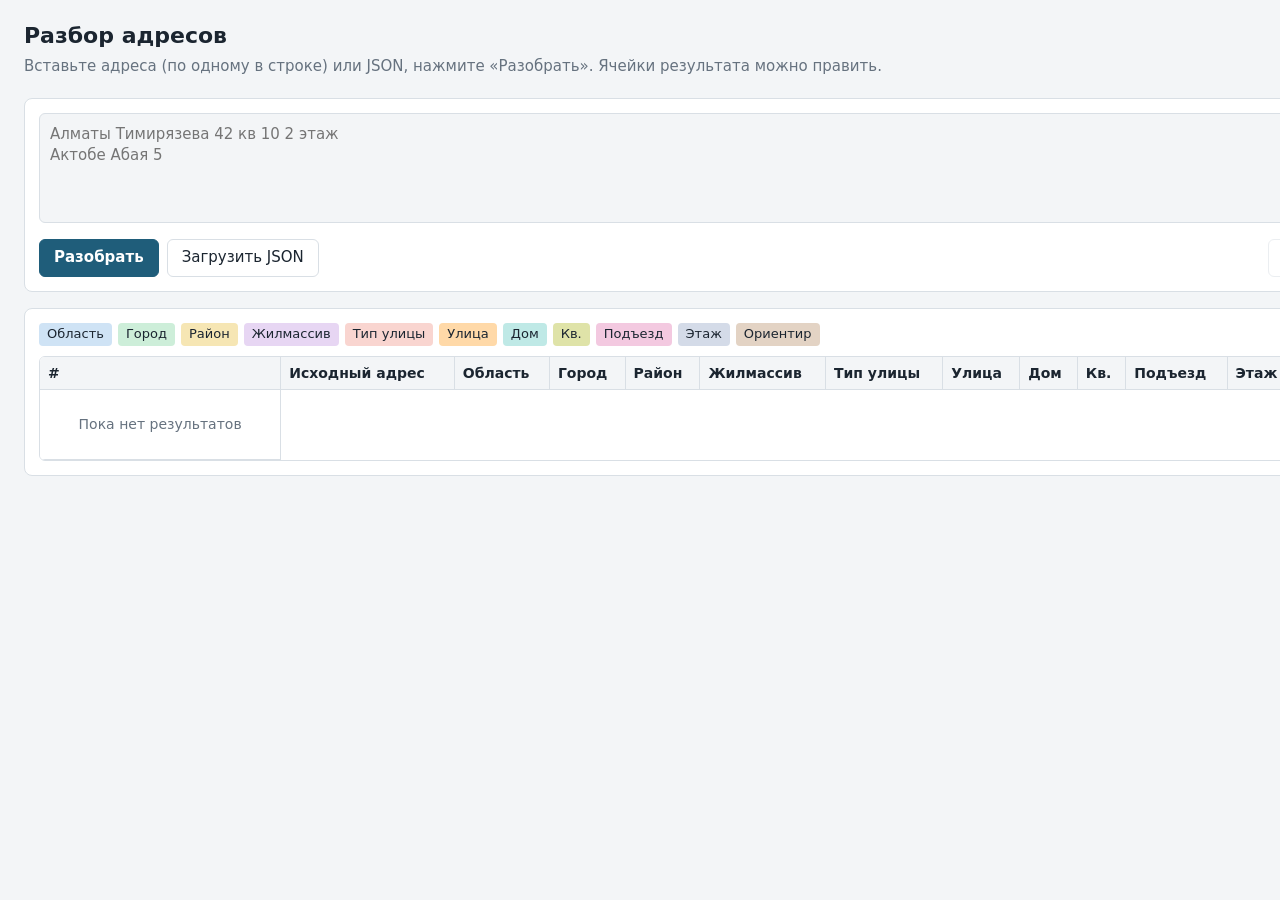
==== app/static/index.html @ f62b990c "Initial commit" ====
<!DOCTYPE html>
<html lang="ru">
<head>
<meta charset="utf-8">
<meta name="viewport" content="width=device-width, initial-scale=1">
<title>Разбор адресов</title>
<style>
:root{
  --bg:#f3f5f7; --panel:#ffffff; --ink:#1b2530; --muted:#66727f; --line:#d9dfe5; --accent:#1f5d7a; --accent-ink:#fff;
  --warn:#c4472d;
  --c-province:#cfe3f5; --c-city:#cdeed9; --c-district:#f6e6b4; --c-living_area:#e7d6f3; --c-street_type:#f9d5d0;
  --c-street_name:#ffd9a8; --c-house:#bfe9e6; --c-apartment:#dfe3a8; --c-entrance:#f3c9e0; --c-floor:#d4dbe8; --c-landmark:#e3d3c4;
}
@media (prefers-color-scheme: dark){
  :root{
    --bg:#12171c; --panel:#1b222a; --ink:#e6ebf0; --muted:#93a0ad; --line:#2d3742; --accent:#5fb0d3; --accent-ink:#0d1a22; --warn:#ff8a70;
    --c-province:#27465f; --c-city:#21503a; --c-district:#5b4c1c; --c-living_area:#4a3560; --c-street_type:#613531;
    --c-street_name:#68451c; --c-house:#1f524f; --c-apartment:#4d5220; --c-entrance:#612d49; --c-floor:#37415a; --c-landmark:#4f3f31;
  }
}
*{box-sizing:border-box}
body{margin:0;background:var(--bg);color:var(--ink);font:15px/1.45 system-ui,-apple-system,"Segoe UI",Roboto,sans-serif}
header{padding:20px 24px 8px}
h1{margin:0 0 4px;font-size:22px;font-weight:650}
header p{margin:0;color:var(--muted)}
main{padding:12px 24px 40px;display:grid;gap:16px}
.panel{background:var(--panel);border:1px solid var(--line);border-radius:8px;padding:14px}
textarea{width:100%;min-height:110px;resize:vertical;border:1px solid var(--line);border-radius:6px;padding:10px;background:var(--bg);color:var(--ink);font:inherit}
.bar{display:flex;flex-wrap:wrap;gap:8px;align-items:center;margin-top:10px}
button,.btn{font:inherit;border:1px solid var(--line);background:var(--panel);color:var(--ink);padding:7px 14px;border-radius:6px;cursor:pointer}
button.primary{background:var(--accent);color:var(--accent-ink);border-color:var(--accent);font-weight:600}
button:disabled{opacity:.5;cursor:default}
button:focus-visible,textarea:focus-visible,td:focus-visible,input:focus-visible{outline:2px solid var(--accent);outline-offset:1px}
.spacer{flex:1}
#status{color:var(--muted)}
#status.err{color:var(--warn)}
.legend{display:flex;flex-wrap:wrap;gap:6px;margin-bottom:10px}
.chip{padding:2px 8px;border-radius:4px;font-size:13px}
.wrap{overflow:auto;border:1px solid var(--line);border-radius:6px;max-height:70vh}
table{border-collapse:collapse;width:100%;min-width:1500px;background:var(--panel)}
th,td{border-bottom:1px solid var(--line);border-right:1px solid var(--line);padding:6px 8px;text-align:left;vertical-align:top;font-size:14px}
th{position:sticky;top:0;background:var(--bg);font-weight:600;z-index:1;white-space:nowrap}
td.f{min-width:90px;cursor:text;background-clip:padding-box}
td.f:empty::before{content:"—";color:var(--muted)}
td.raw{min-width:300px;max-width:380px;line-height:1.8}
td.num{color:var(--muted);text-align:right}
tr.low td:first-child{box-shadow:inset 3px 0 0 var(--warn)}
mark{color:inherit;border-radius:3px;padding:1px 3px}
.conf{font-variant-numeric:tabular-nums;white-space:nowrap}
.conf.low{color:var(--warn);font-weight:600}
.empty{color:var(--muted);padding:24px;text-align:center}
</style>
</head>
<body>
<header>
  <h1>Разбор адресов</h1>
  <p>Вставьте адреса (по одному в строке) или JSON, нажмите «Разобрать». Ячейки результата можно править.</p>
</header>
<main>
  <section class="panel">
    <textarea id="input" placeholder="Алматы Тимирязева 42 кв 10 2 этаж&#10;Актобе Абая 5" aria-label="Адреса"></textarea>
    <div class="bar">
      <button class="primary" id="run">Разобрать</button>
      <label class="btn">Загрузить JSON<input id="file" type="file" accept=".json,.txt" hidden></label>
      <span id="status" role="status"></span>
      <span class="spacer"></span>
      <button id="dlJson" disabled>Скачать JSON</button>
      <button id="dlCsv" disabled>Скачать CSV</button>
    </div>
  </section>
  <section class="panel">
    <div class="legend" id="legend"></div>
    <div class="wrap">
      <table>
        <thead id="thead"></thead>
        <tbody id="tbody"><tr><td class="empty">Пока нет результатов</td></tr></tbody>
      </table>
    </div>
  </section>
</main>

<script>
const FIELDS = [
  ["province","Область"],["city","Город"],["district","Район"],["living_area","Жилмассив"],
  ["street_type","Тип улицы"],["street_name","Улица"],["house","Дом"],["apartment","Кв."],
  ["entrance","Подъезд"],["floor","Этаж"],["landmark","Ориентир"]
];
// сокращения, которыми тип улицы может быть записан в исходной строке
const ABBR = {
  "улица":["улица","ул.","ул"], "проспект":["проспект","пр-т","пр.","пр"], "переулок":["переулок","пер.","пер"],
  "бульвар":["бульвар","бул.","бул"], "микрорайон":["микрорайон","мкр.","мкр"], "площадь":["площадь","пл.","пл"],
  "шоссе":["шоссе","ш."], "тупик":["тупик"], "набережная":["набережная","наб."]
};
let rows = [];

const $ = id => document.getElementById(id);
const status = (t, err) => { const s=$("status"); s.textContent=t; s.className = err ? "err" : ""; };

// легенда и шапка
const legend = $("legend");
FIELDS.forEach(([k,l]) => {
  const c = document.createElement("span");
  c.className = "chip"; c.style.background = `var(--c-${k})`; c.textContent = l;
  legend.appendChild(c);
});
(function head(){
  const tr = document.createElement("tr");
  ["#","Исходный адрес",...FIELDS.map(f=>f[1]),"Уверенность"].forEach(t=>{
    const th=document.createElement("th"); th.textContent=t; tr.appendChild(th);
  });
  $("thead").appendChild(tr);
})();

function isWordChar(ch){ return ch !== undefined && /[0-9A-Za-zА-Яа-яЁёӘәҒғҚқҢңӨөҰұҮүҺһІі]/.test(ch); }

function findRange(raw, value, used, field){
  if(value === null || value === undefined) return null;
  value = String(value).trim();
  if(!value) return null;
  let cands = [value];
  if(field === "street_type") cands = (ABBR[value.toLowerCase()] || []).concat(value);
  const low = raw.toLowerCase();
  for(const c of cands){
    const needle = c.toLowerCase();
    let from = 0;
    while(true){
      const i = low.indexOf(needle, from);
      if(i < 0) break;
      const j = i + needle.length;
      const okL = !isWordChar(raw[i-1]) || !isWordChar(raw[i]);
      const okR = !isWordChar(raw[j]) || !isWordChar(raw[j-1]);
      const free = !used.some(([a,b]) => i < b && j > a);
      if(okL && okR && free) return [i,j];
      from = i + 1;
    }
  }
  return null;
}

function renderRaw(td, r){
  td.textContent = "";
  const raw = r.raw_address == null ? "" : String(r.raw_address);
  const used = [], marks = [];
  // сначала длинные значения, чтобы короткие числа не заняли чужое место
  FIELDS.map(([k])=>k)
    .sort((a,b)=>String(r[b]||"").length - String(r[a]||"").length)
    .forEach(k=>{
      const rg = findRange(raw, r[k], used, k);
      if(rg){ used.push(rg); marks.push([rg[0],rg[1],k]); }
    });
  marks.sort((a,b)=>a[0]-b[0]);
  let pos = 0;
  marks.forEach(([a,b,k])=>{
    if(a > pos) td.appendChild(document.createTextNode(raw.slice(pos,a)));
    const m = document.createElement("mark");
    m.style.background = `var(--c-${k})`; m.title = FIELDS.find(f=>f[0]===k)[1];
    m.textContent = raw.slice(a,b); td.appendChild(m); pos = b;
  });
  if(pos < raw.length) td.appendChild(document.createTextNode(raw.slice(pos)));
}

function render(){
  const tb = $("tbody"); tb.textContent = "";
  if(!rows.length){
    const tr=document.createElement("tr"), td=document.createElement("td");
    td.className="empty"; td.textContent="Пока нет результатов"; tr.appendChild(td); tb.appendChild(tr);
    return;
  }
  rows.forEach((r,idx)=>{
    const tr = document.createElement("tr");
    const conf = typeof r.confidence === "number" ? r.confidence : 0;
    if(conf < 0.6) tr.className = "low";
    const n = document.createElement("td"); n.className="num"; n.textContent = idx+1; tr.appendChild(n);
    const raw = document.createElement("td"); raw.className="raw"; renderRaw(raw, r); tr.appendChild(raw);
    FIELDS.forEach(([k])=>{
      const td = document.createElement("td");
      td.className = "f"; td.contentEditable = "plaintext-only"; td.tabIndex = 0;
      td.style.background = r[k] ? `var(--c-${k})` : "";
      td.textContent = r[k] == null ? "" : r[k];
      td.addEventListener("input", ()=>{
        const v = td.textContent.trim();
        r[k] = v === "" ? null : v;
        td.style.background = r[k] ? `var(--c-${k})` : "";
        renderRaw(raw, r);
      });
      td.addEventListener("keydown", e=>{ if(e.key==="Enter"){ e.preventDefault(); td.blur(); } });
      tr.appendChild(td);
    });
    const c = document.createElement("td"); c.className = "conf" + (conf<0.6 ? " low" : "");
    c.textContent = conf.toFixed(2); tr.appendChild(c);
    tb.appendChild(tr);
  });
  $("dlJson").disabled = $("dlCsv").disabled = false;
}

function buildPayload(text){
  const t = text.trim();
  if(!t) return null;
  if(t[0] === "[" || t[0] === "{"){
    try { return JSON.parse(t); } catch(e) { throw new Error("Не удалось прочитать JSON: " + e.message); }
  }
  return t.split(/\r?\n/).map(s=>s.trim()).filter(Boolean).map((s,i)=>({id:i+1, raw_address:s}));
}

async function run(){
  let payload;
  try { payload = buildPayload($("input").value); } catch(e){ status(e.message, true); return; }
  if(!payload){ status("Введите хотя бы один адрес", true); return; }
  $("run").disabled = true; status("Разбираю…");
  try{
    const resp = await fetch("/parse/batch", {
      method:"POST", headers:{"Content-Type":"application/json"}, body: JSON.stringify(payload)
    });
    if(!resp.ok) throw new Error("Сервер ответил " + resp.status);
    const data = await resp.json();
    rows = Array.isArray(data) ? data : (data.results || data.records || []);
    status("Готово: " + rows.length + " адресов");
    render();
  }catch(e){
    status("Ошибка: " + e.message + ". Проверьте, что сервер запущен.", true);
  }finally{ $("run").disabled = false; }
}

function download(name, mime, text){
  const a = document.createElement("a");
  a.href = URL.createObjectURL(new Blob([text], {type:mime}));
  a.download = name; a.click(); URL.revokeObjectURL(a.href);
}
$("run").addEventListener("click", run);
$("file").addEventListener("change", e=>{
  const f = e.target.files[0]; if(!f) return;
  const rd = new FileReader();
  rd.onload = ()=>{ $("input").value = rd.result; status("Файл загружен: " + f.name); };
  rd.readAsText(f);
});
$("dlJson").addEventListener("click", ()=> download("result.json","application/json", JSON.stringify(rows,null,2)));
$("dlCsv").addEventListener("click", ()=>{
  const cols = ["id","raw_address",...FIELDS.map(f=>f[0]),"confidence"];
  const esc = v => { v = v == null ? "" : String(v); return /[",;\n]/.test(v) ? '"' + v.replace(/"/g,'""') + '"' : v; };
  const csv = [cols.join(",")].concat(rows.map(r=>cols.map(c=>esc(r[c])).join(","))).join("\n");
  download("result.csv","text/csv;charset=utf-8", "\ufeff" + csv);
});
</script>
</body>
</html>
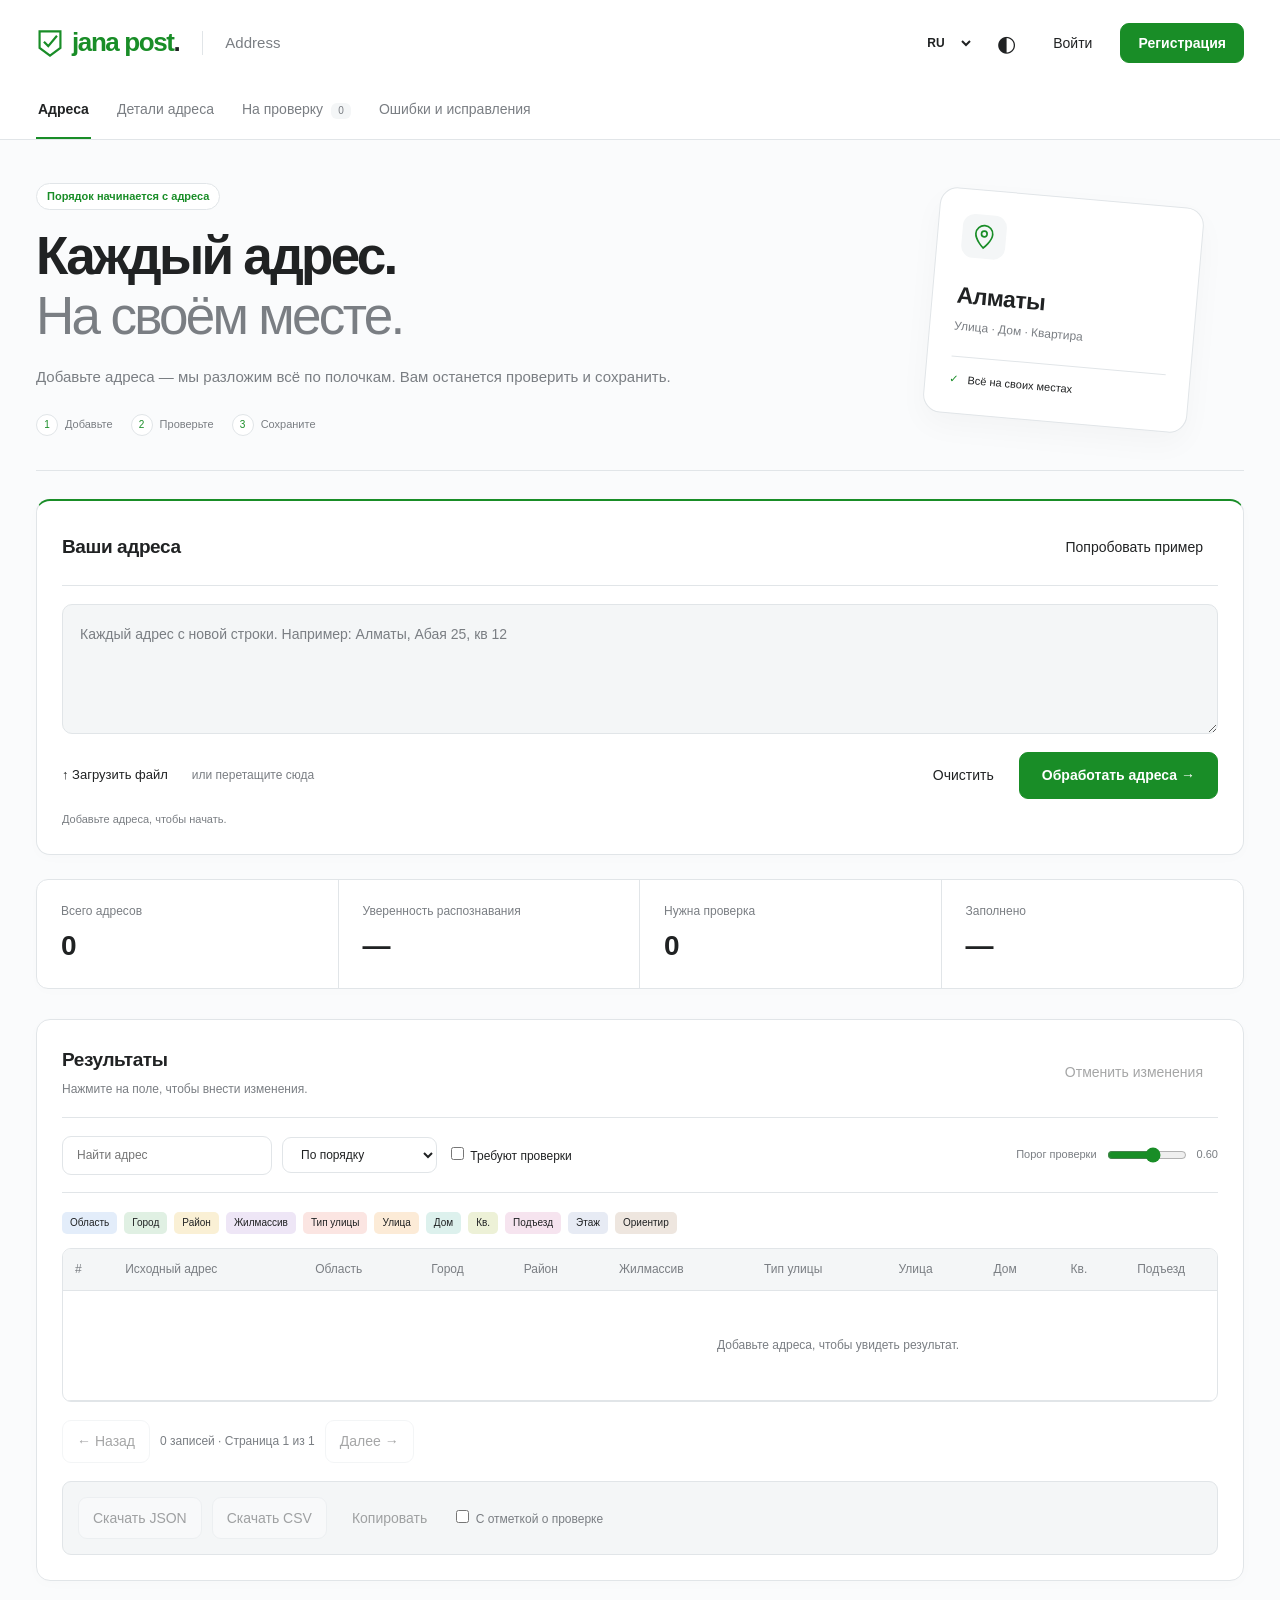
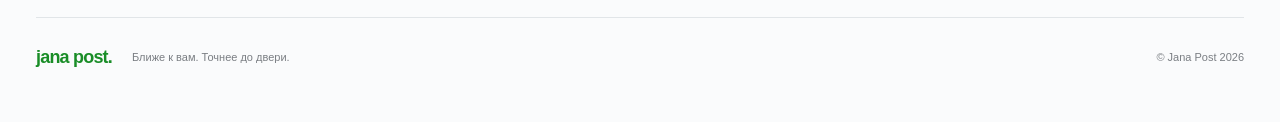
==== commit 4f30b1c5: "Build bilingual Jana Address UI with accounts and parser improvements" ====
--- a/app/static/index.html
+++ b/app/static/index.html
@@ -1,85 +1,70 @@
-<!DOCTYPE html>
-<html lang="ru">
-<head>
-<meta charset="utf-8">
-<meta name="viewport" content="width=device-width, initial-scale=1">
-<title>Разбор адресов</title>
-<style>
-:root{
-  --bg:#f3f5f7; --panel:#ffffff; --ink:#1b2530; --muted:#66727f; --line:#d9dfe5; --accent:#1f5d7a; --accent-ink:#fff;
-  --warn:#c4472d;
-  --c-province:#cfe3f5; --c-city:#cdeed9; --c-district:#f6e6b4; --c-living_area:#e7d6f3; --c-street_type:#f9d5d0;
-  --c-street_name:#ffd9a8; --c-house:#bfe9e6; --c-apartment:#dfe3a8; --c-entrance:#f3c9e0; --c-floor:#d4dbe8; --c-landmark:#e3d3c4;
-}
-@media (prefers-color-scheme: dark){
-  :root{
-    --bg:#12171c; --panel:#1b222a; --ink:#e6ebf0; --muted:#93a0ad; --line:#2d3742; --accent:#5fb0d3; --accent-ink:#0d1a22; --warn:#ff8a70;
-    --c-province:#27465f; --c-city:#21503a; --c-district:#5b4c1c; --c-living_area:#4a3560; --c-street_type:#613531;
-    --c-street_name:#68451c; --c-house:#1f524f; --c-apartment:#4d5220; --c-entrance:#612d49; --c-floor:#37415a; --c-landmark:#4f3f31;
-  }
-}
-*{box-sizing:border-box}
-body{margin:0;background:var(--bg);color:var(--ink);font:15px/1.45 system-ui,-apple-system,"Segoe UI",Roboto,sans-serif}
-header{padding:20px 24px 8px}
-h1{margin:0 0 4px;font-size:22px;font-weight:650}
-header p{margin:0;color:var(--muted)}
-main{padding:12px 24px 40px;display:grid;gap:16px}
-.panel{background:var(--panel);border:1px solid var(--line);border-radius:8px;padding:14px}
-textarea{width:100%;min-height:110px;resize:vertical;border:1px solid var(--line);border-radius:6px;padding:10px;background:var(--bg);color:var(--ink);font:inherit}
-.bar{display:flex;flex-wrap:wrap;gap:8px;align-items:center;margin-top:10px}
-button,.btn{font:inherit;border:1px solid var(--line);background:var(--panel);color:var(--ink);padding:7px 14px;border-radius:6px;cursor:pointer}
-button.primary{background:var(--accent);color:var(--accent-ink);border-color:var(--accent);font-weight:600}
-button:disabled{opacity:.5;cursor:default}
-button:focus-visible,textarea:focus-visible,td:focus-visible,input:focus-visible{outline:2px solid var(--accent);outline-offset:1px}
-.spacer{flex:1}
-#status{color:var(--muted)}
-#status.err{color:var(--warn)}
-.legend{display:flex;flex-wrap:wrap;gap:6px;margin-bottom:10px}
-.chip{padding:2px 8px;border-radius:4px;font-size:13px}
-.wrap{overflow:auto;border:1px solid var(--line);border-radius:6px;max-height:70vh}
-table{border-collapse:collapse;width:100%;min-width:1500px;background:var(--panel)}
-th,td{border-bottom:1px solid var(--line);border-right:1px solid var(--line);padding:6px 8px;text-align:left;vertical-align:top;font-size:14px}
-th{position:sticky;top:0;background:var(--bg);font-weight:600;z-index:1;white-space:nowrap}
-td.f{min-width:90px;cursor:text;background-clip:padding-box}
-td.f:empty::before{content:"—";color:var(--muted)}
-td.raw{min-width:300px;max-width:380px;line-height:1.8}
-td.num{color:var(--muted);text-align:right}
-tr.low td:first-child{box-shadow:inset 3px 0 0 var(--warn)}
-mark{color:inherit;border-radius:3px;padding:1px 3px}
-.conf{font-variant-numeric:tabular-nums;white-space:nowrap}
-.conf.low{color:var(--warn);font-weight:600}
-.empty{color:var(--muted);padding:24px;text-align:center}
-</style>
-</head>
-<body>
-<header>
-  <h1>Разбор адресов</h1>
-  <p>Вставьте адреса (по одному в строке) или JSON, нажмите «Разобрать». Ячейки результата можно править.</p>
-</header>
-<main>
-  <section class="panel">
-    <textarea id="input" placeholder="Алматы Тимирязева 42 кв 10 2 этаж&#10;Актобе Абая 5" aria-label="Адреса"></textarea>
-    <div class="bar">
-      <button class="primary" id="run">Разобрать</button>
-      <label class="btn">Загрузить JSON<input id="file" type="file" accept=".json,.txt" hidden></label>
-      <span id="status" role="status"></span>
-      <span class="spacer"></span>
-      <button id="dlJson" disabled>Скачать JSON</button>
-      <button id="dlCsv" disabled>Скачать CSV</button>
-    </div>
-  </section>
-  <section class="panel">
-    <div class="legend" id="legend"></div>
-    <div class="wrap">
-      <table>
-        <thead id="thead"></thead>
-        <tbody id="tbody"><tr><td class="empty">Пока нет результатов</td></tr></tbody>
-      </table>
-    </div>
-  </section>
-</main>
-
-<script>
+<!doctype html><html lang="ru"><head><meta charset="utf-8"><meta name="viewport" content="width=device-width,initial-scale=1"><meta name="theme-color" content="#ffffff"><title>Jana Address</title><style>:root{--bg:#fff;--panel:#fff;--ink:#202223;--muted:#7a7e83;--line:#eceeef;--green:#198d27;--soft:#f7f8f8;--c-province:#e3edfa;--c-city:#e0f0e3;--c-district:#faf0d5;--c-living_area:#eee6f6;--c-street_type:#fbe5e2;--c-street_name:#fcebd7;--c-house:#ddf1ed;--c-apartment:#edf1d7;--c-entrance:#f6e4ef;--c-floor:#e7ebf4;--c-landmark:#eee6df;color-scheme:light}
+:root[data-theme=dark]{--bg:#171819;--panel:#1e2021;--ink:#f3f4f4;--muted:#a5a9ac;--line:#323536;--green:#70d27e;--soft:#262829;--c-province:#27465f;--c-city:#21503a;--c-district:#5b4c1c;--c-living_area:#4a3560;--c-street_type:#613531;--c-street_name:#68451c;--c-house:#1f524f;--c-apartment:#4d5220;--c-entrance:#612d49;--c-floor:#37415a;--c-landmark:#4f3f31;color-scheme:dark}
+*{box-sizing:border-box}body{margin:0;background:var(--bg);color:var(--ink);font:14px/1.6 -apple-system,BlinkMacSystemFont,'SF Pro Text','Segoe UI',Arial,sans-serif;-webkit-font-smoothing:antialiased}button,input,textarea,select{font:inherit}button,.btn,select,input[type=search]{border:1px solid var(--line);border-radius:9px;padding:9px 14px;background:var(--panel);color:var(--ink)}button,.btn{cursor:pointer;transition:background .16s}button:hover,.btn:hover{background:var(--soft)}button:disabled{opacity:.4;cursor:default}button.primary{background:var(--green);border-color:var(--green);color:white;padding:11px 22px;font-weight:600}button.primary:hover{filter:brightness(.95)}:root[data-theme=dark] button.primary{color:#111c12}.quiet{border-color:transparent;background:transparent}.compact{padding:8px 17px!important}.icon-button{border:0;font-size:22px;width:38px;height:38px;padding:0}button:focus-visible,input:focus-visible,textarea:focus-visible,select:focus-visible,[contenteditable]:focus-visible,a:focus-visible,.btn:focus-visible{outline:2px solid var(--green);outline-offset:3px}a{color:inherit;text-decoration:none}header{position:sticky;top:0;background:var(--bg);border-bottom:1px solid var(--line);z-index:5}.top{max-width:1320px;margin:auto;display:flex;align-items:center;gap:13px;padding:22px 36px}.brand{display:flex;align-items:center;gap:8px;font-size:26px;font-weight:750;letter-spacing:-1.4px;color:var(--green)}.brand svg{width:28px;height:33px}.brand-dot{color:var(--ink)}.product{border-left:1px solid var(--line);margin-left:10px;padding-left:22px;color:var(--muted);font-size:15px}.spacer{flex:1}#language{border:0;background:transparent;padding:5px;font-size:12px;font-weight:600}#account{display:flex;align-items:center;gap:6px}nav{max-width:1320px;margin:auto;display:flex;gap:24px;padding:0 36px;overflow:auto}nav button{white-space:nowrap;padding:12px 2px 16px;background:transparent;border:0;border-bottom:2px solid transparent;border-radius:0;color:var(--muted)}nav button[aria-selected=true]{border-color:var(--green);color:var(--ink);font-weight:600}.count{display:inline-flex;align-items:center;justify-content:center;background:var(--soft);border-radius:6px;min-width:20px;padding:0 4px;font-size:10px;margin-left:4px}main{max-width:1320px;margin:auto;padding:0 36px 25px;min-width:0}.hero{padding:60px 0 54px;display:flex;align-items:center;justify-content:space-between;gap:36px}.eyebrow{font-size:12px;color:var(--green);font-weight:600}.hero h1{font-size:clamp(34px,4.5vw,58px);font-weight:650;line-height:1.12;letter-spacing:-2.7px;margin:16px 0}.hero h1 span{color:var(--muted);font-weight:500}.hero p{font-size:15px;line-height:1.8;color:var(--muted);margin:18px 0 0}.hero-card{width:265px;flex-shrink:0;border:1px solid var(--line);border-radius:18px;padding:24px;transform:rotate(5deg);margin-right:48px;box-shadow:0 14px 40px #00000005;background:var(--panel)}.pin{width:44px;height:44px;background:var(--soft);border-radius:12px;padding:7px;color:var(--green)}.pin svg{width:30px;height:30px}.sample-city{font-size:23px;letter-spacing:-.5px;font-weight:600;margin-top:20px}.sample-address{font-size:12px;color:var(--muted);margin-top:3px}.sample-check{border-top:1px solid var(--line);padding-top:14px;margin-top:20px;font-size:11px}.sample-check>span:first-child{color:var(--green);margin-right:6px}.panel{padding:25px;border:1px solid var(--line);border-radius:14px;background:var(--panel);margin-bottom:24px;min-width:0}.sectionhead{display:flex;align-items:center;gap:14px;flex-wrap:wrap;margin-bottom:18px}h2{font-size:19px;letter-spacing:-.4px;margin:0;font-weight:600}.muted{color:var(--muted)}.small{font-size:12px}.sectionhead p{margin:5px 0 0}textarea{display:block;width:100%;min-height:130px;resize:vertical;border:1px solid var(--line);border-radius:10px;padding:17px;background:var(--soft);color:var(--ink);font:inherit;line-height:1.8}textarea::placeholder{color:var(--muted)}.input-bottom,.bar{display:flex;align-items:center;gap:10px;flex-wrap:wrap;margin-top:18px}.drop{display:flex;align-items:center;gap:10px;flex-wrap:wrap;font-size:12px}.drop.over{outline:2px dashed var(--green);outline-offset:6px}.drop .btn{border:0;padding-left:0;font-size:13px}.statusbar{margin-top:12px;min-height:18px}#status{font-size:11px;color:var(--muted)}#status.err,#authError{color:#c23f35}.kpis{display:grid;grid-template-columns:repeat(4,minmax(0,1fr));border:1px solid var(--line);border-radius:12px;margin-bottom:30px}.kpi{padding:19px 24px;border-right:1px solid var(--line)}.kpi:last-child{border:0}.kpi span{font-size:12px;color:var(--muted)}.kpi b{display:block;margin-top:3px;font-size:28px;font-weight:550;letter-spacing:-1px}.filters{font-size:12px}.filters input[type=search]{min-width:210px}.threshold{display:flex;align-items:center;gap:8px;font-size:11px;color:var(--muted)}input[type=range]{width:80px;accent-color:var(--green)}input[type=checkbox]{accent-color:var(--green)}.legend{display:flex;gap:7px;flex-wrap:wrap;margin:19px 0 14px}.chip{font-size:10px;border:0;border-radius:5px;padding:3px 8px}.chip[aria-pressed=false]{opacity:.3}.wrap{overflow:auto;max-height:550px;border:1px solid var(--line);border-radius:9px}table{width:100%;min-width:1550px;border-collapse:collapse}th,td{border-bottom:1px solid var(--line);padding:11px 12px;font-size:12px;text-align:left;vertical-align:top}th{position:sticky;top:0;z-index:1;background:var(--soft);font-weight:500;color:var(--muted);white-space:nowrap}td.raw{min-width:300px;line-height:2.1}td.f{min-width:90px}td.f:empty:before{content:'—';color:var(--muted)}td:first-child button{display:block;font-size:11px;padding:2px 8px;border:0;color:var(--muted)}.edited{box-shadow:inset 0 -2px var(--green)}mark{padding:2px;border-radius:3px;color:inherit}.badge{display:inline-block;padding:3px 9px;border-radius:7px;font-size:11px;white-space:nowrap}.good{color:#267139;background:#eaf6ed}.medium{color:#886b24;background:#faf4e5}.low{color:#a54539;background:#fbeeea}.empty{padding:45px 15px;text-align:center;color:var(--muted)}.export-bar{border-top:1px solid var(--line);padding-top:18px}.detail{display:grid;grid-template-columns:1.15fr 1fr;gap:35px;margin-top:25px}.bigraw{font-size:25px;line-height:2;overflow-wrap:anywhere}.fields{display:grid;grid-template-columns:1fr 1fr;gap:10px}.field{padding:10px 12px;border:1px solid var(--line);border-radius:8px;min-width:0}.field label{display:block;font-size:11px;color:var(--muted)}.field div{overflow-wrap:anywhere}.field input{width:100%;min-width:0;border:0;background:transparent;color:var(--ink);padding:6px 0}.tag{display:inline-block;font-size:11px;color:var(--green);margin-top:9px}progress{width:100%;height:5px;accent-color:var(--green)}footer{display:flex;align-items:center;gap:20px;font-size:11px;color:var(--muted);padding:25px 0;border-top:1px solid var(--line);margin-top:36px}.footer-brand{font-size:18px;color:var(--green);font-weight:700;letter-spacing:-.8px}dialog{max-width:430px;width:calc(100% - 32px);padding:38px;border:1px solid var(--line);border-radius:20px;background:var(--panel);color:var(--ink);box-shadow:0 25px 90px #0002}dialog::backdrop{background:#10182055;backdrop-filter:blur(4px)}.close-auth{position:absolute;right:12px;top:10px;border:0;font-size:24px;background:transparent;color:var(--muted)}.auth-brand{font-size:25px;font-weight:750;color:var(--green);letter-spacing:-1px;margin-bottom:25px}dialog h2{font-size:27px;letter-spacing:-.8px}dialog p{font-size:13px}#authForm label{display:block;font-size:12px;font-weight:500;margin:16px 0 7px}#authForm input{display:block;width:100%;border:1px solid var(--line);background:var(--soft);color:var(--ink);border-radius:9px;padding:12px}#authForm .primary{width:100%;margin-top:16px}.password-wrap{position:relative}.password-wrap input{padding-right:45px!important}.password-wrap button{position:absolute;right:4px;top:5px;border:0;background:transparent;color:var(--muted);padding:6px 10px}#authError{font-size:12px;min-height:20px}.auth-switch{font-size:12px;text-align:center;margin-top:15px}.auth-switch button{color:var(--green);padding:3px}.auth-loading{opacity:.6}#toast{position:fixed;bottom:25px;left:50%;transform:translateX(-50%);padding:12px 20px;background:var(--ink);color:var(--bg);border-radius:12px;z-index:10;max-width:90%;font-size:13px}[hidden]{display:none!important}#run.busy:before{content:'';display:inline-block;width:11px;height:11px;border:2px solid currentColor;border-right-color:transparent;border-radius:50%;margin-right:8px;animation:spin .7s linear infinite}@keyframes spin{to{transform:rotate(360deg)}}@media(max-width:850px){.top{padding:18px 20px;gap:8px}.product{margin-left:2px;padding-left:12px}.hero-card{margin-right:12px;width:225px}.hero{gap:20px}main{padding:0 20px 20px}nav{padding:0 20px}.detail{grid-template-columns:1fr}.threshold{width:100%}.input-bottom>.spacer{display:none}.input-bottom>.drop{width:100%}.input-bottom>#clear{margin-left:auto}}@media(max-width:600px){.top{flex-wrap:wrap;padding:15px 16px}.brand{font-size:23px}.brand svg{width:24px}.product{display:none}#openRegister{padding:7px 9px!important;font-size:11px}#openLogin{padding:7px;font-size:12px}#language{font-size:11px}.icon-button{width:27px}.hero{padding:36px 0 30px}.hero-card{display:none}.hero h1{letter-spacing:-1.5px;font-size:40px}.hero p{font-size:13px}main{padding:0 16px 20px}nav{padding:0 16px;gap:24px}nav button{font-size:12px}.panel{padding:17px}.kpis{grid-template-columns:1fr 1fr}.kpi{padding:16px}.kpi:nth-child(2){border-right:0}.kpi:nth-child(-n+2){border-bottom:1px solid var(--line)}.kpi b{font-size:25px}.kpi span{font-size:10px}.filters input[type=search]{width:100%}.fields{grid-template-columns:1fr}footer{gap:12px;flex-wrap:wrap}footer .spacer{display:none}dialog{padding:30px 25px}#account{gap:0}#accountName{max-width:95px;overflow:hidden;text-overflow:ellipsis;white-space:nowrap;padding:5px}#logout{font-size:11px;padding:5px}}@media(prefers-reduced-motion:reduce){*{transition:none!important;animation:none!important}}
+.bar select{max-width:100%}#recordSelect{flex:1;min-width:100px;width:0}.detail>*{min-width:0}
+/* Лёгкое разделение секций без потери белой основы. */
+:root{--bg:#fafbfc;--line:#e1e5e8;--soft:#f4f6f7}:root[data-theme=dark]{--bg:#171819;--line:#383d40;--soft:#272b2d}
+header{background:var(--panel)}body,header,.panel,.kpis,.hero-card,button,textarea,input,select,dialog,footer{transition:background-color .24s ease,color .24s ease,border-color .24s ease,box-shadow .24s ease}
+.hero{padding:43px 0 34px;margin-bottom:28px;border-bottom:1px solid var(--line)}.hero h1{font-size:clamp(34px,4.2vw,53px)}.hero .eyebrow{display:inline-block;background:var(--panel);border:1px solid var(--line);padding:4px 10px;border-radius:20px;font-size:11px}
+.hero-steps{display:flex;align-items:center;flex-wrap:wrap;gap:18px;margin-top:24px;counter-reset:steps}.hero-steps>span{display:flex;align-items:center;gap:7px;font-size:11px;color:var(--muted)}.hero-steps>span:before{counter-increment:steps;content:counter(steps);display:grid;place-items:center;width:20px;height:20px;border:1px solid var(--line);background:var(--panel);border-radius:50%;color:var(--green);font-size:10px}
+.hero-card{box-shadow:0 12px 30px #17242e08;transition:transform .3s ease,box-shadow .3s ease,background-color .24s ease,border-color .24s ease;animation:card-intro .6s ease both}.hero-card:hover{transform:rotate(1deg) translateY(-3px);box-shadow:0 16px 36px #17242e10}.sample-check{border-color:var(--line)}
+.panel{box-shadow:0 3px 14px #14232f04}.panel>.sectionhead{padding-bottom:17px;border-bottom:1px solid var(--line)}.kpis{background:var(--panel);box-shadow:0 3px 14px #14232f03}.kpi b{transition:color .24s ease}.input-panel{border-top:2px solid var(--green)}.export-bar{background:var(--soft);padding:15px;border:1px solid var(--line);border-radius:9px}.filters{padding-bottom:17px;border-bottom:1px solid var(--line)}button,.btn{transition:background-color .18s ease,color .18s ease,border-color .18s ease,transform .18s ease,box-shadow .18s ease}button:not(:disabled):hover,.btn:hover{transform:translateY(-1px)}button:not(:disabled):active,.btn:active{transform:translateY(0)}nav button:hover{transform:none!important}nav button{transition:color .2s ease,border-color .2s ease}section[role=tabpanel]:not([hidden]){animation:section-enter .28s ease both}dialog[open]{animation:dialog-enter .22s ease both}.chip{transition:opacity .18s ease,transform .18s ease}.fields .field{transition:border-color .2s ease,box-shadow .2s ease}.fields .field:focus-within{border-color:var(--green)}
+@keyframes section-enter{from{opacity:0;transform:translateY(7px)}to{opacity:1;transform:translateY(0)}}@keyframes card-intro{from{opacity:0;transform:rotate(8deg) translateY(8px)}to{opacity:1;transform:rotate(5deg) translateY(0)}}@keyframes dialog-enter{from{opacity:0;transform:translateY(8px) scale(.99)}to{opacity:1;transform:translateY(0) scale(1)}}
+@media(max-width:600px){.hero{padding:30px 0 25px;margin-bottom:22px}.hero h1{font-size:37px}.hero-steps{gap:13px;margin-top:20px}.hero-steps>span{font-size:10px}.panel>.sectionhead{padding-bottom:13px}.export-bar{padding:11px}.hero .eyebrow{font-size:10px}}
+@media(prefers-reduced-motion:reduce){*,*:before,*:after{transition:none!important;animation:none!important;scroll-behavior:auto!important}}
+@media(max-width:600px){#accountName{font-size:0;max-width:28px;width:28px;height:28px;padding:0;border-radius:50%;background:var(--soft);color:var(--green)}#accountName:before{content:attr(data-initial);font-size:12px;font-weight:600}#account{gap:5px}}
+@media(prefers-reduced-motion:reduce){*,*:before,*:after{transition:none!important;animation:none!important}}
+.validation-summary,.record-checks{border:1px solid #ead7a9;background:#fffaf0;color:#806328;border-radius:9px;padding:12px 14px;font-size:12px;margin:16px 0}.record-checks ul{padding-left:18px;margin:6px 0 0}.record-checks li+li{margin-top:4px}:root[data-theme=dark] .validation-summary,:root[data-theme=dark] .record-checks{background:#302a1e;border-color:#625333;color:#ead5a0}.field small{display:block;font-size:10px;margin-top:5px}.errors-table{min-width:1120px}.errors-table td{min-width:160px;max-width:290px;line-height:1.7}.errors-table td:first-child{min-width:250px}.errors-table td:last-child{min-width:130px}.errors-table p{overflow-wrap:anywhere}.expected-fields{display:grid;grid-template-columns:auto 1fr;gap:5px 12px;font-size:11px;margin:10px 0 0}.expected-fields dt{color:var(--muted)}.expected-fields dd{margin:0;overflow-wrap:anywhere}.errors-wrap{max-height:680px}
+</style></head><body>
+<header><div class="top"><a href="#" class="brand" aria-label="Jana Post"><svg viewBox="0 0 32 38" fill="none" aria-hidden="true"><path d="M4 5h24v19L16 33 4 24Z" stroke="currentColor" stroke-width="2.5"/><path d="m9 17 5 5 10-12" stroke="currentColor" stroke-width="2.5"/></svg><span>jana post<span class="brand-dot">.</span></span></a><span class="product">Address</span><span class="spacer"></span><select id="language" aria-label="Язык / Тіл"><option value="ru">RU</option><option value="kk">ҚАЗ</option></select><button id="theme" class="icon-button" data-i18n-aria="Переключить тему" aria-label="Переключить тему">◐</button><button id="openLogin" class="quiet" data-i18n>Войти</button><button id="openRegister" class="primary compact" data-i18n>Регистрация</button><div id="account" hidden><button id="accountName" class="quiet"></button><button id="logout" data-i18n>Выйти</button></div></div><nav role="tablist" aria-label="Разделы"><button role="tab" data-tab="parse" aria-selected="true" data-i18n>Адреса</button><button role="tab" data-tab="tokens" aria-selected="false" data-i18n>Детали адреса</button><button role="tab" data-tab="queue" aria-selected="false"><span data-i18n>На проверку</span> <span id="qcount" class="count">0</span></button><button role="tab" data-tab="errors" aria-selected="false" data-i18n>Ошибки и исправления</button></nav></header>
+<main><div class="hero"><div><span class="eyebrow" data-i18n>Порядок начинается с адреса</span><h1 id="title">Каждый адрес.<br><span>На своём месте.</span></h1><p id="subtitle" data-i18n>Добавьте адреса — мы разложим всё по полочкам.<br>Вам останется проверить и сохранить.</p><div class="hero-steps" aria-label=""><span data-i18n>Добавьте</span><span data-i18n>Проверьте</span><span data-i18n>Сохраните</span></div></div><div class="hero-card" aria-hidden="true"><div class="pin"><svg viewBox="0 0 32 32" fill="none"><path d="M25 13c0 7-9 15-9 15S7 20 7 13a9 9 0 1 1 18 0Z" stroke="currentColor" stroke-width="1.8"/><circle cx="16" cy="13" r="3" stroke="currentColor" stroke-width="1.8"/></svg></div><div class="sample-city">Алматы</div><div class="sample-address" data-i18n>Улица · Дом · Квартира</div><div class="sample-check"><span>✓</span> <span data-i18n>Всё на своих местах</span></div></div></div>
+<section id="parse" role="tabpanel"><div class="panel input-panel"><div class="sectionhead"><h2 data-i18n>Ваши адреса</h2><span class="spacer"></span><button id="example" class="quiet" data-i18n>Попробовать пример</button></div><textarea id="input" data-i18n-placeholder="Каждый адрес с новой строки. Например: Алматы, Абая 25, кв 12" placeholder="Каждый адрес с новой строки. Например: Алматы, Абая 25, кв 12" data-i18n-aria="Адреса" aria-label="Адреса"></textarea><div class="input-bottom"><div id="drop" class="drop"><label class="btn" for="file" tabindex="0" data-i18n>↑ Загрузить файл</label><input type="file" id="file" accept=".json,.txt" hidden><span class="muted" data-i18n>или перетащите сюда</span></div><span class="spacer"></span><button id="clear" class="quiet" data-i18n>Очистить</button><button class="primary" id="run" data-i18n>Обработать адреса →</button></div><div class="bar statusbar"><div id="status" role="status" aria-live="polite" data-i18n>Добавьте адреса, чтобы начать.</div><button id="retry" hidden data-i18n>Повторить</button></div></div>
+<div class="kpis"><div class="kpi"><span data-i18n>Всего адресов</span><b id="total">0</b></div><div class="kpi"><span data-i18n>Уверенность распознавания</span><b id="average">—</b></div><div class="kpi"><span data-i18n>Нужна проверка</span><b id="uncertain">0</b></div><div class="kpi"><span data-i18n>Заполнено</span><b id="filled">—</b></div></div>
+<div class="panel"><div class="sectionhead"><div><h2 data-i18n>Результаты</h2><p class="muted small" data-i18n>Нажмите на поле, чтобы внести изменения.</p></div><span class="spacer"></span><button id="undo" class="quiet" data-i18n>Отменить изменения</button></div><div class="bar filters"><input id="search" type="search" data-i18n-placeholder="Найти адрес" placeholder="Найти адрес" data-i18n-aria="Поиск адресов" aria-label="Поиск адресов"><select id="sort" data-i18n-aria="Сортировка" aria-label="Сортировка"><option value="original" data-i18n>По порядку</option><option value="asc" data-i18n>Сначала неточные</option><option value="desc" data-i18n>Сначала точные</option></select><label><input type="checkbox" id="onlylow"> <span data-i18n>Требуют проверки</span></label><span class="spacer"></span><label class="threshold"><span data-i18n>Порог проверки</span> <input id="threshold" type="range" min="0" max="1" step="0.05" value="0.6"> <output id="thresholdValue">0.60</output></label></div><div class="coverage" id="coverage" hidden></div><div id="validationSummary" class="validation-summary" role="status" hidden></div><div class="legend" id="legend"></div><div class="wrap"><table><thead id="thead"></thead><tbody id="tbody"></tbody></table></div><div class="bar"><button id="prev" data-i18n>← Назад</button><span id="page" class="muted small"></span><button id="next" data-i18n>Далее →</button><span class="spacer"></span></div><div class="bar export-bar"><button id="dlJson" disabled data-i18n>Скачать JSON</button><button id="dlCsv" disabled data-i18n>Скачать CSV</button><button id="copy" class="quiet" disabled data-i18n>Копировать</button><label class="muted small"><input id="exportReviewed" type="checkbox"> <span data-i18n>С отметкой о проверке</span></label></div></div></section>
+<section id="tokens" role="tabpanel" hidden><div class="panel"><div class="sectionhead"><div><h2 data-i18n>Подсветка токенов</h2><p class="muted small" data-i18n>Один цвет — одно поле. Нажмите на значение справа, чтобы исправить его.</p></div><span class="spacer"></span><button id="tokenDemo" data-i18n>Показать пример</button><button id="tokenUndo" class="quiet" data-i18n>Отменить изменения адреса</button></div><div class="bar"><button id="tokenPrev" data-i18n>← Предыдущий</button><select id="recordSelect" data-i18n-aria="Выбрать адрес" aria-label="Выбрать адрес"></select><button id="tokenNext" data-i18n>Следующий →</button></div><div class="legend" id="tokenLegend"></div><div id="tokenDetail"></div></div></section>
+<section id="queue" role="tabpanel" hidden><div class="panel"><div class="sectionhead"><h2 data-i18n>Неуверенные сначала</h2><span class="spacer"></span><label><input id="queueAll" type="checkbox"> <span data-i18n>Показать все</span></label></div><p class="muted" data-i18n>Проверьте выделенные адреса и при необходимости исправьте поля.</p><div id="progressText" class="small"></div><progress id="progress" value="0" max="1"></progress><div id="queueDetail"></div><div class="bar"><button id="queueBack" data-i18n>← Назад</button><button id="confirm" class="primary" data-i18n>Подтвердить</button><button id="fixConfirm" data-i18n>Сохранить и подтвердить</button><button id="skip" class="quiet" data-i18n>Пропустить →</button></div><div class="bar export-bar"><button id="queueJson" disabled data-i18n>Скачать JSON</button><button id="queueCsv" disabled data-i18n>Скачать CSV</button><label class="muted small"><input type="checkbox" id="queueReviewed"> <span data-i18n>С отметкой о проверке</span></label></div></div></section>
+<section id="errors" role="tabpanel" hidden><div class="panel"><div class="sectionhead"><div><h2 data-i18n>Ошибки и что мы с ними сделали</h2><p class="muted small" data-i18n>Реальные примеры, исправления и результаты проверок. Без выдуманных метрик.</p></div></div><div class="bar filters"><input id="errorSearch" type="search" data-i18n-placeholder="Найти пример" placeholder="Найти пример" data-i18n-aria="Поиск примеров" aria-label="Поиск примеров"><select id="errorCategory" data-i18n-aria="Категория" aria-label="Категория"></select></div><div class="wrap errors-wrap"><table class="errors-table"><thead><tr><th data-i18n>Пример</th><th data-i18n>Проблема</th><th data-i18n>Что исправили</th><th data-i18n>Результат проверки</th><th></th></tr></thead><tbody id="errorsBody"></tbody></table></div><p class="muted small" data-i18n>Кнопка проверки отправляет исходный пример на обработку. Результаты в таблице подтверждены автоматическими проверками.</p></div></section>
+<footer><a class="footer-brand" href="#">jana post.</a><span data-i18n>Ближе к вам. Точнее до двери.</span><span class="spacer"></span><span>© Jana Post 2026</span></footer></main>
+<dialog id="authDialog" aria-labelledby="authTitle"><button id="closeAuth" class="close-auth" data-i18n-aria="Закрыть" aria-label="Закрыть">×</button><div class="auth-brand">jana post.</div><h2 id="authTitle"></h2><p id="authSubtitle" class="muted"></p><form id="authForm"><div id="nameGroup"><label for="authName" data-i18n>Ваше имя</label><input id="authName" name="name" autocomplete="name" maxlength="80"></div><label for="authEmail" data-i18n>Электронная почта</label><input id="authEmail" name="email" type="email" autocomplete="email" required maxlength="254"><label for="authPassword" data-i18n>Пароль</label><div class="password-wrap"><input id="authPassword" name="password" type="password" autocomplete="current-password" minlength="10" maxlength="128" required><button type="button" id="showPassword" data-i18n-aria="Показать пароль" aria-label="Показать пароль">◉</button></div><p id="passwordHint" class="muted small" data-i18n>Не менее 10 символов.</p><div id="authError" role="alert"></div><button class="primary" id="authSubmit" type="submit"></button></form><div class="auth-switch"><span id="authSwitchText"></span> <button id="authSwitch" class="quiet"></button></div></dialog>
+<div id="toast" role="status" hidden></div><script id="errors-data" type="application/json">[{"category": {"ru": "География без запятых", "kk": "Үтірсіз география"}, "example": "жм пуси улица гарова астана алматинская область район сарыаркинский 3дом кварт4 подьедз5 эт4 под магазином алена", "before": {"ru": "Город, область и район попадали в название улицы. Этаж определялся как 5 вместо 4, ориентир терялся.", "kk": "Қала, облыс пен аудан көше атауына қосылған. Қабат 4 орнына 5 болып анықталып, бағдар жоғалған."}, "fix": {"ru": "География выделяется отдельно. Слитные маркеры сохраняют связь с числом. Противоречие города и области снижает уверенность и требует проверки.", "kk": "География бөлек алынады. Бірге жазылған белгілер өз санымен байланысады. Қала мен облыс қайшылығы сенімділікті төмендетіп, тексеруді талап етеді."}, "expected": {"province": "Алматинская область", "city": "астана", "district": "сарыаркинский", "living_area": "пуси", "street_type": "улица", "street_name": "гарова", "house": "3", "apartment": "4", "entrance": "5", "floor": "4", "landmark": "под магазином алена", "confidence": 0.55}}, {"category": {"ru": "Жилмассив и опечатки", "kk": "Тұрғын алап және қате жазу"}, "example": "жм Коктал1 преулок xxx дм1", "before": {"ru": "Жм не выделялся в жилмассив, а преулок и дм не распознавались.", "kk": "Жм тұрғын алап ретінде бөлінбей, преулок және дм белгілері танылмаған."}, "fix": {"ru": "Добавлены варианты жилмассива, сокращение дм и исправление одной пропущенной буквы в служебных словах.", "kk": "Тұрғын алап нұсқалары, дм қысқартуы және қызметтік сөздердегі бір түсіп қалған әріпті түзету қосылды."}, "expected": {"living_area": "Коктал 1", "street_type": "переулок", "street_name": "xxx", "house": "1"}}, {"category": {"ru": "Квартира, подъезд и этаж", "kk": "Пәтер, кіреберіс және қабат"}, "example": "ул Абая 3дом кварт4 подьедз5 эт4", "before": {"ru": "Кварт и подьедз не распознавались; соседние числа могли попадать в другие поля.", "kk": "Кварт және подьедз танылмаған; көрші сандар басқа өрістерге түсуі мүмкін болған."}, "fix": {"ru": "Добавлены варианты маркеров. Связь в эт4 или 3дом определяется до разделения слов и чисел.", "kk": "Белгі нұсқалары қосылды. Эт4 не 3дом байланысы сөздер мен сандарды бөлмей тұрып анықталады."}, "expected": {"street_name": "Абая", "house": "3", "apartment": "4", "entrance": "5", "floor": "4"}}, {"category": {"ru": "Ориентир с предлогом", "kk": "Бағдардың толық атауы"}, "example": "Абая дом 3 этаж 4 под магазином алена", "before": {"ru": "Под мог восприниматься как подъезд, а магазином не считалось ориентиром.", "kk": "Под кіреберіс деп қабылданып, магазином бағдар ретінде танылмаған."}, "fix": {"ru": "Предлог сохраняется вместе с ориентиром. Под перед магазином не является маркером подъезда.", "kk": "Бағдар алдындағы сөз бірге сақталады. Под магазином тіркесіндегі под кіреберіс белгісі болып саналмайды."}, "expected": {"street_name": "Абая", "house": "3", "floor": "4", "entrance": null, "landmark": "под магазином алена"}}, {"category": {"ru": "Защита названий улиц", "kk": "Көше атауларын сақтау"}, "example": "улица Астана дом1", "before": {"ru": "При поиске города внутри строки есть риск принять название улицы за город.", "kk": "Жол ішінен қала іздегенде көше атауын қала деп қабылдау қаупі бар."}, "fix": {"ru": "Слово сразу после явного типа улицы остаётся её названием. Это защитная проверка нового правила.", "kk": "Көше түрінен кейінгі сөз көше атауы болып қалады. Бұл жаңа ереженің қорғаныс тексеруі."}, "expected": {"street_type": "улица", "street_name": "Астана", "house": "1", "city": null}}]</script><script>// Переводится только интерфейс. Введённые адреса и ответ сервера не переводятся.
+let language='ru';
+try { language=localStorage.getItem('jana-language')==='kk'?'kk':'ru'; } catch {}
+const KK={
+'Ошибки и исправления':'Қателер мен түзетулер','Ошибки и что мы с ними сделали':'Қателер және оларды түзету','Подсветка токенов':'Мекенжай бөліктерін белгілеу','Один цвет — одно поле. Нажмите на значение справа, чтобы исправить его.':'Бір түс — бір өріс. Түзету үшін оң жақтағы мәнді басыңыз.','Показать пример':'Мысалды көрсету','Отменить изменения адреса':'Мекенжай өзгерістерін қайтару','Неуверенные сначала':'Алдымен сенімсіз мекенжайлар','Реальные примеры, исправления и результаты проверок. Без выдуманных метрик.':'Нақты мысалдар, түзетулер мен тексеру нәтижелері. Ойдан шығарылған көрсеткіштерсіз.','Найти пример':'Мысал іздеу','Поиск примеров':'Мысалдарды іздеу','Категория':'Санат','Все категории':'Барлық санат','Пример':'Мысал','Проблема':'Мәселе','Что исправили':'Не түзетілді','Результат проверки':'Тексеру нәтижесі','Проверено тестом':'Тестпен тексерілді','Проверить пример':'Мысалды тексеру','Кнопка проверки отправляет исходный пример на обработку. Результаты в таблице подтверждены автоматическими проверками.':'Тексеру батырмасы бастапқы мысалды өңдеуге жібереді. Кестедегі нәтижелер автоматты тексерулермен расталған.','Примеры, которые помогли улучшить распознавание.':'Тануды жақсартуға көмектескен мысалдар.','Не найдено в исходной строке':'Бастапқы жолда табылмады','Обратите внимание':'Назар аударыңыз','Не указан дом.':'Үй көрсетілмеген.','Не указана улица или жилмассив.':'Көше немесе тұрғын алап көрсетілмеген.','Не указан город.':'Қала көрсетілмеген.','Город и область не согласованы. Проверьте географию.':'Қала мен облыс сәйкес келмейді. Географияны тексеріңіз.','Низкая уверенность: проверьте поля перед подтверждением.':'Сенімділік төмен: растау алдында өрістерді тексеріңіз.','Квартал':'Орам','Микрорайон':'Шағынаудан',
+
+'Добавьте':'Қосыңыз','Проверьте':'Тексеріңіз','Сохраните':'Сақтаңыз',
+'Порядок начинается с адреса':'Бәрі дұрыс мекенжайдан басталады',
+'Добавьте адреса — мы разложим всё по полочкам.':'Мекенжайларды қосыңыз — бәрін ретке келтіреміз.',
+'Вам останется проверить и сохранить.':'Сізге тек тексеріп, сақтау қалады.',
+'Улица · Дом · Квартира':'Көше · Үй · Пәтер','Всё на своих местах':'Бәрі өз орнында',
+'Войти':'Кіру','Регистрация':'Тіркелу','Выйти':'Шығу','Адреса':'Мекенжайлар','Детали адреса':'Мекенжай мәліметтері','На проверку':'Тексеру қажет',
+'Ваши адреса':'Мекенжайларыңыз','Попробовать пример':'Мысалды көру','Каждый адрес с новой строки. Например: Алматы, Абая 25, кв 12':'Әр мекенжайды жаңа жолға жазыңыз. Мысалы: Алматы, Абай 25, 12-пәтер',
+'↑ Загрузить файл':'↑ Файл жүктеу','или перетащите сюда':'немесе осында сүйреп әкеліңіз','Очистить':'Тазалау','Обработать адреса →':'Мекенжайларды өңдеу →','Добавьте адреса, чтобы начать.':'Бастау үшін мекенжайларды қосыңыз.',
+'Всего адресов':'Барлық мекенжай','Уверенность распознавания':'Тану сенімділігі','Нужна проверка':'Тексеру қажет','Заполнено':'Толтырылды','Результаты':'Нәтижелер','Нажмите на поле, чтобы внести изменения.':'Өзгерту үшін өрісті басыңыз.',
+'Отменить изменения':'Өзгерістерден бас тарту','Найти адрес':'Мекенжай іздеу','Поиск адресов':'Мекенжайларды іздеу','По порядку':'Ретімен','Сначала неточные':'Алдымен тексерілетіндер','Сначала точные':'Алдымен сенімділер','Требуют проверки':'Тексеруді қажет етеді','Порог проверки':'Тексеру шегі',
+'← Назад':'← Артқа','Далее →':'Келесі →','Скачать JSON':'JSON жүктеу','Скачать CSV':'CSV жүктеу','Копировать':'Көшіру','С отметкой о проверке':'Тексеру белгісімен',
+'← Предыдущий':'← Алдыңғы','Следующий →':'Келесі →','Выбрать адрес':'Мекенжай таңдау','Проверим вместе':'Бірге тексерейік','Показать все':'Барлығын көрсету','Проверьте выделенные адреса и при необходимости исправьте поля.':'Белгіленген мекенжайларды тексеріп, қажет болса өрістерді түзетіңіз.',
+'Подтвердить':'Растау','Сохранить и подтвердить':'Сақтау және растау','Пропустить →':'Өткізіп жіберу →','Ближе к вам. Точнее до двери.':'Сізге жақын. Есігіңізге дейін дәл.',
+'Переключить тему':'Тақырыпты ауыстыру','Сортировка':'Сұрыптау','Закрыть':'Жабу','Ваше имя':'Атыңыз','Электронная почта':'Электрондық пошта','Пароль':'Құпиясөз','Показать пароль':'Құпиясөзді көрсету','Скрыть пароль':'Құпиясөзді жасыру','Не менее 10 символов.':'Кемінде 10 таңба.',
+'Область':'Облыс','Город':'Қала','Район':'Аудан','Жилмассив':'Тұрғын алап','Тип улицы':'Көше түрі','Улица':'Көше','Дом':'Үй','Кв.':'Пәтер','Подъезд':'Кіреберіс','Этаж':'Қабат','Ориентир':'Бағдар','Исходный адрес':'Бастапқы мекенжай','Уверенность':'Сенімділік',
+'Совпадений не найдено':'Сәйкестіктер табылмады','Добавьте адреса, чтобы увидеть результат.':'Нәтижені көру үшін мекенжайларды қосыңыз.','✓ Проверено человеком':'✓ Тексерілді','Исправлено вручную':'Қолмен түзетілді','Все выбранные адреса проверены.':'Таңдалған мекенжайлардың барлығы тексерілді.','Сначала добавьте и обработайте адреса.':'Алдымен мекенжайларды қосып, өңдеңіз.','Уточнено автоматически':'Автоматты түрде нақтыланды',
+'Введите хотя бы один адрес':'Кемінде бір мекенжай енгізіңіз','Не удалось прочитать файл.':'Файлды оқу мүмкін болмады.','Не удалось прочитать файл. Проверьте формат.':'Файлды оқу мүмкін болмады. Пішімін тексеріңіз.','Выберите файл .json или .txt':'JSON немесе TXT файлын таңдаңыз','Список адресов пуст.':'Мекенжайлар тізімі бос.','Не удалось обработать адреса. Попробуйте ещё раз.':'Мекенжайларды өңдеу мүмкін болмады. Қайталап көріңіз.','Сервис временно недоступен. Попробуйте позже.':'Қызмет уақытша қолжетімсіз. Кейінірек қайталаңыз.','Обработка заняла слишком много времени. Попробуйте меньший список.':'Өңдеу тым ұзаққа созылды. Қысқарақ тізімді қолданып көріңіз.',
+'Примеры добавлены. Можно начать обработку.':'Мысалдар қосылды. Өңдеуді бастауға болады.','Очищено. Добавьте новые адреса.':'Тазаланды. Жаңа мекенжайларды қосыңыз.','Скопировано.':'Көшірілді.','Не удалось скопировать. Скачайте файл.':'Көшіру мүмкін болмады. Файлды жүктеп алыңыз.','Повторить':'Қайталау','Измените поля и подтвердите':'Өрістерді түзетіп, растаңыз',
+'С возвращением':'Қайта келгеніңізге қуаныштымыз','Войдите в свой аккаунт Jana Post.':'Jana Post аккаунтыңызға кіріңіз.','Создать аккаунт':'Аккаунт ашу','Добро пожаловать в Jana Post.':'Jana Post қызметіне қош келдіңіз.','Уже есть аккаунт?':'Аккаунтыңыз бар ма?','Ещё нет аккаунта?':'Аккаунтыңыз жоқ па?','Зарегистрироваться':'Тіркелу','Аккаунт создан. Добро пожаловать!':'Аккаунт ашылды. Қош келдіңіз!','Вы вошли в аккаунт.':'Аккаунтқа кірдіңіз.','Вы вышли из аккаунта.':'Аккаунттан шықтыңыз.','Неверная почта или пароль.':'Пошта немесе құпиясөз қате.','Этот адрес почты уже зарегистрирован.':'Бұл пошта мекенжайы тіркелген.','Проверьте адрес электронной почты.':'Электрондық пошта мекенжайын тексеріңіз.','Укажите ваше имя.':'Атыңызды енгізіңіз.','Слишком много попыток. Попробуйте через 15 минут.':'Тым көп әрекет жасалды. 15 минуттан кейін қайталаңыз.','Проверьте заполненные поля. Пароль — от 10 до 128 символов.':'Толтырылған өрістерді тексеріңіз. Құпиясөз 10–128 таңбадан тұруы керек.','Не удалось подключиться. Попробуйте ещё раз.':'Қосылу мүмкін болмады. Қайталап көріңіз.'
+};
+function translateText(text){if(language!=='kk'||typeof text!=='string')return text;if(KK[text])return KK[text];return text
+.replace(/^Откатить строку (\d+)$/,'$1-жолдың өзгерістерін қайтару')
+.replace(/^Запись (\d+) \/ (\d+)$/,'$1 / $2 мекенжай')
+.replace(/^Проверено (\d+) из (\d+)$/,'$2 мекенжайдың $1-і тексерілді')
+.replace(/^(\d+) записей · Страница (\d+) из (\d+)$/,'$1 мекенжай · $2 / $3 бет')
+.replace(/^Разбираем (\d+) адресов…/,'$1 мекенжай өңделуде…')
+.replace(' Большой набор может занять больше времени.',' Үлкен тізімді өңдеу ұзағырақ болуы мүмкін.')
+.replace(/^Готово: (\d+) адресов · ([\d.]+) с · Нужна проверка: (\d+)$/,'Дайын: $1 мекенжай · $2 с · Тексеру қажет: $3')
+.replace(/^Загружен /,'Жүктелді: ').replace(' · Большой файл: обработка может занять время.',' · Үлкен файлды өңдеу ұзаққа созылуы мүмкін.')
+.replace(/^Запись (\d+): проверьте адрес\.$/,'$1-мекенжайды тексеріңіз.');}
+function translateStatic(){document.documentElement.lang=language;document.querySelectorAll('[data-i18n]').forEach(e=>{if(!e.dataset.ru)e.dataset.ru=e.textContent;const parts=e.dataset.ru.split('\n');e.textContent=parts.map(translateText).join('\n');});document.querySelectorAll('[data-i18n-placeholder]').forEach(e=>e.placeholder=translateText(e.dataset.i18nPlaceholder));document.querySelectorAll('[data-i18n-aria]').forEach(e=>e.setAttribute('aria-label',translateText(e.dataset.i18nAria)));document.querySelector('#language').value=language;}
+
+
 const FIELDS = [
   ["province","Область"],["city","Город"],["district","Район"],["living_area","Жилмассив"],
   ["street_type","Тип улицы"],["street_name","Улица"],["house","Дом"],["apartment","Кв."],
@@ -94,152 +79,191 @@
 let rows = [];
 
 const $ = id => document.getElementById(id);
-const status = (t, err) => { const s=$("status"); s.textContent=t; s.className = err ? "err" : ""; };
-
-// легенда и шапка
-const legend = $("legend");
-FIELDS.forEach(([k,l]) => {
-  const c = document.createElement("span");
-  c.className = "chip"; c.style.background = `var(--c-${k})`; c.textContent = l;
-  legend.appendChild(c);
-});
-(function head(){
-  const tr = document.createElement("tr");
-  ["#","Исходный адрес",...FIELDS.map(f=>f[1]),"Уверенность"].forEach(t=>{
-    const th=document.createElement("th"); th.textContent=t; tr.appendChild(th);
+const status = (t, err) => { const s=$("status"); s.textContent=translateText(t); s.className = err ? "err" : ""; };
+
+
+
+// Те же варианты пропущенной буквы, что поддерживает парсер.
+for(const marker of ['переулок','проспект','микрорайон','бульвар']){
+  if(!ABBR[marker])ABBR[marker]=[marker];
+  for(let i=0;i<marker.length;i++)ABBR[marker].push(marker.slice(0,i)+marker.slice(i+1));
+}
+
+// Состояние интерфейса отделено от оригинального ответа API.
+const create=(tag,text,cls)=>{const e=document.createElement(tag);if(text!==undefined)e.textContent=text;if(cls)e.className=cls;return e;};
+const examples=['66квартал 12дом 69квартира','Ул .Курильская 9 кв 1','Туран 55/6 магазин береке 4подьезд 9этаж','Нурсити 2 микрорайон 11дом 5 подьезд 239 кв','город Алматы/Алматы қаласы, Мкр Аксай 3а, 59, кв 70'];
+let original=[],reviewed=new Set(),disabledFields=new Set(),page=0,tokenIndex=0,queueIndex=0,activeTab='parse',threshold=.6;
+const confidence=r=>typeof r.confidence==='number'&&Number.isFinite(r.confidence)?r.confidence:0;
+const clone=x=>JSON.parse(JSON.stringify(x));
+function save(key,value){try{localStorage.setItem(key,value);}catch{}}
+function load(key){try{return localStorage.getItem(key);}catch{return null;}}
+let theme=load('jana-theme')||'light';
+function applyTheme(){document.documentElement.dataset.theme=theme;$('theme').setAttribute('aria-pressed',String(theme==='dark'));}applyTheme();
+$('theme').onclick=()=>{theme=theme==='dark'?'light':'dark';applyTheme();save('jana-theme',theme);};
+const saved=load('jana-threshold');if(saved!==null&&Number.isFinite(+saved)&&+saved>=0&&+saved<=1)threshold=+saved;$('threshold').value=threshold;
+function tab(name){
+  activeTab=name;
+  document.querySelectorAll('[role=tabpanel]').forEach(panel=>panel.hidden=panel.id!==name);
+  document.querySelectorAll('[data-tab]').forEach(button=>button.setAttribute('aria-selected',String(button.dataset.tab===name)));
+  const title=$('title'),subtitle=$('subtitle');title.textContent='';
+  if(name==='parse'){
+    title.append(document.createTextNode(language==='kk'?'Әр мекенжай.':'Каждый адрес.'),create('br'),create('span',language==='kk'?'Өз орнында.':'На своём месте.'));
+    subtitle.textContent=language==='kk'?'Мекенжайларды қосыңыз — бәрін ретке келтіреміз. Сізге тек тексеріп, сақтау қалады.':'Добавьте адреса — мы разложим всё по полочкам. Вам останется проверить и сохранить.';
+  }else{
+    title.textContent=translateText(name==='tokens'?'Детали адреса':name==='errors'?'Ошибки и исправления':'Неуверенные сначала');
+    subtitle.textContent=translateText(name==='tokens'?'Нажмите на поле, чтобы внести изменения.':name==='errors'?'Примеры, которые помогли улучшить распознавание.':'Проверьте выделенные адреса и при необходимости исправьте поля.');
+  }
+  document.querySelector('.hero-card').hidden=name!=='parse';document.querySelector('.hero-steps').hidden=name!=='parse';
+  if(name==='tokens')renderTokens();if(name==='queue')renderQueue();if(name==='errors')renderErrors();
+}
+document.querySelectorAll('[data-tab]').forEach(e=>{e.onclick=()=>tab(e.dataset.tab);e.onkeydown=event=>{if(!['ArrowLeft','ArrowRight'].includes(event.key))return;event.preventDefault();const tabs=[...document.querySelectorAll('[data-tab]')];const next=tabs[(tabs.indexOf(e)+(event.key==='ArrowRight'?1:tabs.length-1))%tabs.length];next.focus();tab(next.dataset.tab);};});
+// Карта позиций игнорирует невидимые символы, сохраняя raw_address побайтно в запросе.
+function searchable(raw){
+  let text='',map=[],previous='';
+  for(let i=0;i<raw.length;i++){
+    const current=raw[i];
+    if(/[\u200b-\u200f\u2060\ufeff\u00ad]/.test(current))continue;
+    // Виртуальный пробел связывает «Коктал1» с «Коктал 1», не меняя raw_address.
+    if(previous&&((/\p{L}/u.test(previous)&&/\d/.test(current))||(/\d/.test(previous)&&/\p{L}/u.test(current)))){text+=' ';map.push(i);}
+    text+=current.toLowerCase();map.push(i);previous=current;
+  }
+  return {text,map};
+}
+const word=c=>!!c&&/[\p{L}\p{N}_]/u.test(c),digit=c=>!!c&&/\d/.test(c);
+function findRange(raw,value,used,field){if(value==null||String(value)==='')return null;const {text,map}=searchable(raw);const candidates=field==='street_type'?(ABBR[String(value).toLowerCase()]||[String(value)]):[String(value)];for(const candidate of candidates){const needle=searchable(candidate).text;let from=0;while(needle&&from<text.length){const i=text.indexOf(needle,from);if(i<0)break;const j=i+needle.length,left=!word(text[i-1])||digit(text[i-1])!==digit(text[i]),right=!word(text[j])||digit(text[j-1])!==digit(text[j]);const a=map[i],b=map[j-1]+1;if(left&&right&&!used.some(([x,y])=>a<y&&b>x))return [a,b];from=i+1;}}return null;}
+// Подсвечиваем число вместе с маркером поля, включая слитное написание.
+function ranges(row){
+  const raw=String(row.raw_address??''),used=[],marks=[];
+  const markers={living_area:'ж\\s*[./]?\\s*м[.]?|жилмассив|жилой\\s+массив|тұрғын\\s+алап',house:'дом|дм|д',apartment:'квартира|кварт|кв|flat|kv|апт',entrance:'подъезд|подьезд|подьедз|подъедз|подезд|подъ|под',floor:'этаж|эт|floor'};
+  FIELDS.map(([k])=>k).sort((a,b)=>String(row[b]??'').length-String(row[a]??'').length).forEach(k=>{
+    const range=findRange(raw,row[k],used,k);if(!range)return;
+    let [a,b]=range;
+    if(markers[k]){
+      const prefix=new RegExp('(?<![\\p{L}])(?:'+markers[k]+')[.\\s]*$','iu').exec(raw.slice(0,a));
+      const suffix=new RegExp('^[.\\s]*(?:'+markers[k]+')(?![\\p{L}])','iu').exec(raw.slice(b));
+      const x=prefix?prefix.index:a,y=suffix?b+suffix[0].length:b;
+      if(!used.some(([u,v])=>x<v&&y>u)){a=x;b=y;}
+    }
+    used.push([a,b]);marks.push([a,b,k]);
   });
-  $("thead").appendChild(tr);
-})();
-
-function isWordChar(ch){ return ch !== undefined && /[0-9A-Za-zА-Яа-яЁёӘәҒғҚқҢңӨөҰұҮүҺһІі]/.test(ch); }
-
-function findRange(raw, value, used, field){
-  if(value === null || value === undefined) return null;
-  value = String(value).trim();
-  if(!value) return null;
-  let cands = [value];
-  if(field === "street_type") cands = (ABBR[value.toLowerCase()] || []).concat(value);
-  const low = raw.toLowerCase();
-  for(const c of cands){
-    const needle = c.toLowerCase();
-    let from = 0;
-    while(true){
-      const i = low.indexOf(needle, from);
-      if(i < 0) break;
-      const j = i + needle.length;
-      const okL = !isWordChar(raw[i-1]) || !isWordChar(raw[i]);
-      const okR = !isWordChar(raw[j]) || !isWordChar(raw[j-1]);
-      const free = !used.some(([a,b]) => i < b && j > a);
-      if(okL && okR && free) return [i,j];
-      from = i + 1;
-    }
+  return marks.sort((a,b)=>a[0]-b[0]);
+}
+function renderRaw(target,row){target.textContent='';const raw=String(row.raw_address??'');let position=0;for(const [a,b,key] of ranges(row)){target.append(document.createTextNode(raw.slice(position,a)));const mark=create(disabledFields.has(key)?'span':'mark',raw.slice(a,b));if(!disabledFields.has(key))mark.style.background=translateText(`var(--c-${key})`);mark.title=fieldLabel(row,key);target.append(mark);position=b;}target.append(document.createTextNode(raw.slice(position)));}
+function renderLegends(){for(const id of ['legend','tokenLegend']){$(id).textContent='';FIELDS.forEach(([k,label])=>{const chip=create('button',translateText(label),'chip');chip.style.background=translateText(`var(--c-${k})`);chip.setAttribute('aria-pressed',String(!disabledFields.has(k)));chip.onclick=()=>{disabledFields.has(k)?disabledFields.delete(k):disabledFields.add(k);renderLegends();renderTable();renderTokens();renderQueue();};$(id).append(chip);});}}
+function badge(row){const c=confidence(row);return create('span',translateText(`${Math.round(c*100)}%`),'badge '+(c>=.8?'good':c>=.6?'medium':'low'));}
+function updateStats(){const n=rows.length;$('total').textContent=n;$('average').textContent=n?Math.round(rows.reduce((s,r)=>s+confidence(r),0)/n*100)+'%':'—';const low=rows.filter((row,index)=>confidence(row)<threshold&&!reviewed.has(index)).length;$('uncertain').textContent=low;$('qcount').textContent=low;$('filled').textContent=n?Math.round(rows.reduce((s,r)=>s+FIELDS.filter(([k])=>r[k]!=null&&r[k]!=='').length,0)/(n*FIELDS.length)*100)+'%':'—';$('coverage').textContent='';FIELDS.forEach(([k,label])=>{$('coverage').append(create('span',translateText(`${label}: ${n?Math.round(rows.filter(r=>r[k]!=null&&r[k]!=='').length/n*100):0}%`)));});$('thresholdValue').textContent=threshold.toFixed(2);['dlJson','dlCsv','copy','undo','queueJson','queueCsv'].forEach(id=>$(id).disabled=!n);updateValidationSummary();}
+function filteredRows(){let list=rows.map((row,index)=>({row,index}));const query=$('search').value.toLocaleLowerCase();if(query)list=list.filter(({row})=>Object.values(row).some(v=>String(v??'').toLocaleLowerCase().includes(query)));if($('onlylow').checked)list=list.filter(({row})=>confidence(row)<threshold);if($('sort').value!=='original')list.sort((a,b)=>(confidence(a.row)-confidence(b.row))*($('sort').value==='asc'?1:-1));return list;}
+function revert(index){rows[index]=clone(original[index]);reviewed.delete(index);refresh();}
+function renderTable(){const list=filteredRows(),pages=Math.max(1,Math.ceil(list.length/50));page=Math.min(page,pages-1);$('tbody').textContent='';if(!list.length){const tr=create('tr'),td=create('td');td.colSpan=14;td.className='empty';td.textContent=rows.length?translateText('Совпадений не найдено'):translateText('Добавьте адреса, чтобы увидеть результат.');tr.append(td);$('tbody').append(tr);}for(const {row,index} of list.slice(page*50,page*50+50)){const tr=create('tr'),number=create('td',index+1),undo=create('button','↶');undo.title=translateText('Отменить изменения');undo.setAttribute('aria-label','Откатить строку '+(index+1));undo.onclick=()=>revert(index);number.append(undo);tr.append(number);const raw=create('td',undefined,'raw');renderRaw(raw,row);if(reviewed.has(index))raw.append(create('div',translateText('✓ Проверено человеком'),'tag'));tr.append(raw);FIELDS.forEach(([k,label])=>{const td=create('td',row[k]??'','f');td.contentEditable='plaintext-only';td.setAttribute('aria-label',`${translateText(label)}, ${index+1}`);td.style.background=row[k]?translateText(`var(--c-${k})`):'';td.classList.toggle('edited',row[k]!==original[index][k]);td.oninput=()=>{row[k]=td.textContent.trim()||null;reviewed.delete(index);td.classList.toggle('edited',row[k]!==original[index][k]);td.title=row[k]!==original[index][k]?translateText('Исправлено вручную'):'';td.style.background=row[k]?translateText(`var(--c-${k})`):'';renderRaw(raw,row);updateStats();};td.onblur=()=>renderTable();td.onkeydown=e=>{if(e.key==='Enter'){e.preventDefault();td.blur();}};tr.append(td);});const conf=create('td');conf.append(badge(row));tr.append(conf);$('tbody').append(tr);}$('page').textContent=translateText(`${list.length} записей · Страница ${page+1} из ${pages}`);$('prev').disabled=page===0;$('next').disabled=page>=pages-1;}
+function renderDetail(target,index,editable){
+  target.textContent='';
+  if(index===undefined||!rows[index]){target.append(create('div',rows.length?translateText('Все выбранные адреса проверены.'):translateText('Сначала добавьте и обработайте адреса.'),'empty'));return;}
+  const row=rows[index],grid=create('div',undefined,'detail'),left=create('div'),raw=create('div',undefined,'bigraw');
+  renderRaw(raw,row);
+  left.append(create('p',translateText(`Запись ${index+1} / ${rows.length}`),'eyebrow'),raw,badge(row));
+  if(reviewed.has(index))left.append(create('p',translateText('✓ Проверено человеком'),'tag'));
+  const checks=create('div',undefined,'record-checks');renderChecks(checks,row);left.append(checks);
+  const fields=create('div',undefined,'fields');
+  FIELDS.forEach(([key,label])=>{
+    const box=create('div',undefined,'field');box.append(create('label',fieldLabel(row,key)));
+    box.classList.toggle('edited',row[key]!==original[index][key]);
+    const note=create('small',translateText('Не найдено в исходной строке'),'muted');
+    const updateNote=()=>{note.hidden=!row[key]||ranges(row).some(range=>range[2]===key);};
+    if(editable){
+      const input=create('input');input.value=row[key]??'';input.setAttribute('aria-label',fieldLabel(row,key));input.dataset.field=key;
+      input.oninput=()=>{row[key]=input.value.trim()||null;reviewed.delete(index);left.querySelector('.tag')?.remove();box.classList.toggle('edited',row[key]!==original[index][key]);box.title=row[key]!==original[index][key]?translateText('Исправлено вручную'):'';renderRaw(raw,row);updateNote();renderChecks(checks,row);updateStats();};
+      input.onblur=()=>renderTable();box.append(input);
+    }else box.append(create('div',row[key]??'—'));
+    updateNote();box.append(note);fields.append(box);
+  });grid.append(left,fields);target.append(grid);
+}
+function renderTokens(){tokenIndex=Math.max(0,Math.min(tokenIndex,rows.length-1));$('recordSelect').textContent='';for(let i=0;i<rows.length;i++){const option=create('option',translateText(`${i+1}. ${String(rows[i].raw_address??'').slice(0,80)}`));option.value=i;$('recordSelect').append(option);}$('recordSelect').value=tokenIndex;$('tokenPrev').disabled=!rows.length||tokenIndex===0;$('tokenNext').disabled=!rows.length||tokenIndex===rows.length-1;$('tokenUndo').disabled=!rows.length;renderDetail($('tokenDetail'),rows.length?tokenIndex:undefined,true);}
+function queueItems(){return rows.map((r,i)=>i).filter(i=>$('queueAll').checked||confidence(rows[i])<threshold).sort((a,b)=>confidence(rows[a])-confidence(rows[b]));}
+function renderQueue(){const items=queueItems(),pending=items.filter(i=>!reviewed.has(i));queueIndex=Math.max(0,Math.min(queueIndex,pending.length-1));const count=items.filter(i=>reviewed.has(i)).length;$('progressText').textContent=translateText(`Проверено ${count} из ${items.length}`);$('progress').max=items.length||1;$('progress').value=count;renderDetail($('queueDetail'),pending[queueIndex],true);['confirm','fixConfirm','skip','queueBack'].forEach(id=>$(id).disabled=!pending.length);}
+function confirm(){const pending=queueItems().filter(i=>!reviewed.has(i));if(pending[queueIndex]!==undefined)reviewed.add(pending[queueIndex]);refresh();}
+function refresh(){updateStats();renderTable();if(activeTab==='tokens')renderTokens();if(activeTab==='queue')renderQueue();}
+// API: raw_address и id передаются без очистки и нормализации.
+function buildPayload(text){if(!text.trim())throw Error(translateText('Введите хотя бы один адрес'));if(/^[\s]*[\[{]/.test(text)){let data;try{data=JSON.parse(text);}catch{throw Error(translateText('Не удалось прочитать файл. Проверьте формат.'));}const list=Array.isArray(data)?data:(data.records||data.data||data.items||data.addresses||(Object.hasOwn(data,'raw_address')?[data]:null));if(!Array.isArray(list))throw Error(translateText('Не удалось прочитать файл. Проверьте формат.'));return list.map((item,i)=>{if(typeof item==='string')return {id:i+1,raw_address:item};if(!item||typeof item!=='object'||typeof item.raw_address!=='string')throw Error(translateText(`Запись ${i+1}: проверьте адрес.`));return {id:item.id,raw_address:item.raw_address};});}return text.split(/\r?\n/).filter(s=>s.trim()!=='').map((raw_address,i)=>({id:i+1,raw_address}));}
+async function run(){let payload;try{payload=buildPayload($('input').value);if(!payload.length)throw Error(translateText('Список адресов пуст.'));}catch(e){status(e.message,true);return;}$('run').disabled=true;$('clear').disabled=true;$('run').classList.add('busy');$('parse').setAttribute('aria-busy','true');$('retry').hidden=true;const controller=new AbortController(),timeout=setTimeout(()=>controller.abort(),120000),start=performance.now();status(translateText(`Разбираем ${payload.length} адресов…${payload.length>1000?' Большой набор может занять больше времени.':''}`));try{const resp=await fetch('/parse/batch',{method:'POST',headers:{'Content-Type':'application/json'},body:JSON.stringify(payload),signal:controller.signal});if(!resp.ok)throw Error(translateText('Сервис временно недоступен. Попробуйте позже.'));const data=await resp.json(),result=Array.isArray(data)?data:(data.results||data.records);if(!Array.isArray(result)||result.some(r=>!r||typeof r!=='object'||Array.isArray(r)))throw Error(translateText('Не удалось обработать адреса. Попробуйте ещё раз.'));rows=result;original=clone(rows);reviewed.clear();page=tokenIndex=queueIndex=0;refresh();status(translateText(`Готово: ${rows.length} адресов · ${((performance.now()-start)/1000).toFixed(2)} с · Нужна проверка: ${rows.filter(r=>confidence(r)<threshold).length}`));}catch(e){status(e.name==='AbortError'?translateText('Обработка заняла слишком много времени. Попробуйте меньший список.'):translateText('Сервис временно недоступен. Попробуйте позже.'),true);$('retry').hidden=false;}finally{clearTimeout(timeout);$('run').disabled=false;$('clear').disabled=false;$('run').classList.remove('busy');$('parse').removeAttribute('aria-busy');}}
+async function readFile(file){if(!file)return;if(!/\.(txt|json)$/i.test(file.name)){status(translateText('Выберите файл .json или .txt'),true);return;}try{$('input').value=await file.text();status(translateText(`Загружен ${file.name}${file.size>5*1024*1024?' · Большой файл: обработка может занять время.':''}`));}catch{status(translateText('Не удалось прочитать файл.'),true);}}
+function exportRows(){return rows.map((r,i)=>$('exportReviewed').checked?{...r,reviewed:reviewed.has(i)}:{...r});}
+function download(name,mime,text){const url=URL.createObjectURL(new Blob([text],{type:mime})),a=create('a');a.href=url;a.download=name;document.body.append(a);a.click();a.remove();setTimeout(()=>URL.revokeObjectURL(url),1000);}
+function csvText(data){const cols=[...new Set(data.flatMap(r=>Object.keys(r)))];const esc=v=>{const s=v==null?'':String(v);return /[",;\r\n]/.test(s)?'"'+s.replace(/"/g,'""')+'"':s;};return '\ufeff'+[cols.map(esc).join(','),...data.map(r=>cols.map(k=>esc(r[k])).join(','))].join('\r\n');}
+$('run').onclick=$('retry').onclick=run;$('example').onclick=()=>{$('input').value=examples.join('\n');status(translateText('Примеры добавлены. Можно начать обработку.'));};$('clear').onclick=()=>{$('input').value='';rows=[];original=[];reviewed.clear();refresh();status(translateText('Очищено. Добавьте новые адреса.'));};$('file').onchange=e=>{readFile(e.target.files[0]);e.target.value='';};document.querySelector('label[for=file]').onkeydown=e=>{if(e.key==='Enter'||e.key===' '){e.preventDefault();$('file').click();}};$('drop').ondragover=e=>{e.preventDefault();$('drop').classList.add('over');};$('drop').ondragleave=()=>$('drop').classList.remove('over');$('drop').ondrop=e=>{e.preventDefault();$('drop').classList.remove('over');readFile(e.dataTransfer.files[0]);};
+$('dlJson').onclick=()=>download('jana-address.json','application/json',JSON.stringify(exportRows(),null,2));$('dlCsv').onclick=()=>download('jana-address.csv','text/csv;charset=utf-8',csvText(exportRows()));$('copy').onclick=async()=>{try{await navigator.clipboard.writeText(JSON.stringify(exportRows(),null,2));status(translateText('Скопировано.'));}catch{status(translateText('Не удалось скопировать. Скачайте файл.'),true);}};
+$('undo').onclick=()=>{rows=clone(original);reviewed.clear();refresh();};['search','sort','onlylow'].forEach(id=>$(id).addEventListener('input',()=>{page=0;renderTable();}));$('threshold').oninput=()=>{threshold=+$('threshold').value;save('jana-threshold',threshold);queueIndex=0;refresh();};$('prev').onclick=()=>{page--;renderTable();};$('next').onclick=()=>{page++;renderTable();};$('tokenPrev').onclick=()=>{tokenIndex--;renderTokens();};$('tokenNext').onclick=()=>{tokenIndex++;renderTokens();};$('recordSelect').onchange=()=>{tokenIndex=+$('recordSelect').value;renderTokens();};$('queueAll').onchange=()=>{queueIndex=0;renderQueue();};$('confirm').onclick=$('fixConfirm').onclick=confirm;$('fixConfirm').title=translateText('Измените поля и подтвердите');$('skip').onclick=()=>{const length=queueItems().filter(i=>!reviewed.has(i)).length;queueIndex=(queueIndex+1)%Math.max(1,length);renderQueue();};$('queueBack').onclick=()=>{queueIndex=Math.max(0,queueIndex-1);renderQueue();};document.addEventListener('keydown',e=>{if(activeTab!=='queue'||e.target.closest('input,textarea,select,button,[contenteditable]'))return;if(['Enter','ArrowRight','ArrowLeft'].includes(e.key)){e.preventDefault();if(e.key==='Enter')confirm();else $(e.key==='ArrowRight'?'skip':'queueBack').click();}});
+renderLegends();refresh();
+
+// Проверки помогают оператору, но не подменяют исходные поля.
+function fieldLabel(row,key){
+  if(key==='street_name'&&row.street_type==='квартал')return translateText('Квартал');
+  if(key==='street_name'&&row.street_type==='микрорайон')return translateText('Микрорайон');
+  return translateText(FIELDS.find(([name])=>name===key)?.[1]||key);
+}
+function recordChecks(row){
+  const checks=[];
+  if(!row.house)checks.push(translateText('Не указан дом.'));
+  if(!row.street_name&&!row.living_area)checks.push(translateText('Не указана улица или жилмассив.'));
+  if(!row.city)checks.push(translateText('Не указан город.'));
+  const normalize=value=>String(value||'').toLocaleLowerCase().replace(/(?:^|\s)(?:город|область)(?=\s|$)/gu,'').replace(/(?:қаласы|облысы)/gu,'').trim();
+  const city=String(row.city||'').toLocaleLowerCase().trim(),province=normalize(row.province);
+  const independent={'астана':'астана','нур-султан':'астана','алматы':'алматы','шымкент':'шымкент'};
+  if(independent[city]&&province&&province!==independent[city])checks.push(translateText('Город и область не согласованы. Проверьте географию.'));
+  if(confidence(row)<threshold)checks.push(translateText('Низкая уверенность: проверьте поля перед подтверждением.'));
+  return checks;
+}
+function renderChecks(target,row){
+  target.textContent='';
+  const checks=recordChecks(row);
+  target.hidden=!checks.length;
+  if(checks.length){target.append(create('strong',translateText('Обратите внимание')));const list=create('ul');checks.forEach(text=>list.append(create('li',text)));target.append(list);}
+}
+function updateValidationSummary(){
+  const count=rows.filter(row=>recordChecks(row).length).length;
+  $('validationSummary').hidden=!count;
+  $('validationSummary').textContent=language==='kk'?`${count} мекенжайды тексеріңіз. Мәліметтер мен ескертулер мекенжай карточкасында көрсетілген.`:`Проверьте адреса: ${count}. Подсказки и замечания доступны в деталях каждого адреса.`;
+}
+const ERROR_CASES=JSON.parse($('errors-data').textContent);
+function renderErrors(){
+  const previous=$('errorCategory').value;
+  $('errorCategory').textContent='';
+  const all=create('option',translateText('Все категории'));all.value='';$('errorCategory').append(all);
+  for(const key of new Set(ERROR_CASES.map(entry=>entry.category.ru))){const entry=ERROR_CASES.find(item=>item.category.ru===key),option=create('option',entry.category[language]);option.value=key;$('errorCategory').append(option);}
+  $('errorCategory').value=previous;
+  const category=$('errorCategory').value,query=$('errorSearch').value.toLocaleLowerCase();
+  $('errorsBody').textContent='';
+  for(const entry of ERROR_CASES){
+    const text=[entry.example,entry.category[language],entry.before[language],entry.fix[language],...Object.values(entry.expected)].join(' ').toLocaleLowerCase();
+    if((category&&category!==entry.category.ru)||(query&&!text.includes(query)))continue;
+    const row=create('tr'),first=create('td');first.append(create('strong',entry.category[language]),create('p',entry.example));
+    const result=create('td'),list=create('dl',undefined,'expected-fields');
+    Object.entries(entry.expected).forEach(([key,value])=>{if(key==='confidence'){list.append(create('dt',translateText('Уверенность')),create('dd',`${Math.round(value*100)}%`));}else list.append(create('dt',fieldLabel(entry.expected,key)),create('dd',value??'—'));});
+    result.append(create('span',translateText('Проверено тестом'),'badge good'),list);
+    const action=create('td'),button=create('button',translateText('Проверить пример'));button.onclick=()=>{$('input').value=entry.example;tab('parse');run();};action.append(button);
+    row.append(first,create('td',entry.before[language]),create('td',entry.fix[language]),result,action);$('errorsBody').append(row);
   }
-  return null;
-}
-
-function renderRaw(td, r){
-  td.textContent = "";
-  const raw = r.raw_address == null ? "" : String(r.raw_address);
-  const used = [], marks = [];
-  // сначала длинные значения, чтобы короткие числа не заняли чужое место
-  FIELDS.map(([k])=>k)
-    .sort((a,b)=>String(r[b]||"").length - String(r[a]||"").length)
-    .forEach(k=>{
-      const rg = findRange(raw, r[k], used, k);
-      if(rg){ used.push(rg); marks.push([rg[0],rg[1],k]); }
-    });
-  marks.sort((a,b)=>a[0]-b[0]);
-  let pos = 0;
-  marks.forEach(([a,b,k])=>{
-    if(a > pos) td.appendChild(document.createTextNode(raw.slice(pos,a)));
-    const m = document.createElement("mark");
-    m.style.background = `var(--c-${k})`; m.title = FIELDS.find(f=>f[0]===k)[1];
-    m.textContent = raw.slice(a,b); td.appendChild(m); pos = b;
-  });
-  if(pos < raw.length) td.appendChild(document.createTextNode(raw.slice(pos)));
-}
-
-function render(){
-  const tb = $("tbody"); tb.textContent = "";
-  if(!rows.length){
-    const tr=document.createElement("tr"), td=document.createElement("td");
-    td.className="empty"; td.textContent="Пока нет результатов"; tr.appendChild(td); tb.appendChild(tr);
-    return;
-  }
-  rows.forEach((r,idx)=>{
-    const tr = document.createElement("tr");
-    const conf = typeof r.confidence === "number" ? r.confidence : 0;
-    if(conf < 0.6) tr.className = "low";
-    const n = document.createElement("td"); n.className="num"; n.textContent = idx+1; tr.appendChild(n);
-    const raw = document.createElement("td"); raw.className="raw"; renderRaw(raw, r); tr.appendChild(raw);
-    FIELDS.forEach(([k])=>{
-      const td = document.createElement("td");
-      td.className = "f"; td.contentEditable = "plaintext-only"; td.tabIndex = 0;
-      td.style.background = r[k] ? `var(--c-${k})` : "";
-      td.textContent = r[k] == null ? "" : r[k];
-      td.addEventListener("input", ()=>{
-        const v = td.textContent.trim();
-        r[k] = v === "" ? null : v;
-        td.style.background = r[k] ? `var(--c-${k})` : "";
-        renderRaw(raw, r);
-      });
-      td.addEventListener("keydown", e=>{ if(e.key==="Enter"){ e.preventDefault(); td.blur(); } });
-      tr.appendChild(td);
-    });
-    const c = document.createElement("td"); c.className = "conf" + (conf<0.6 ? " low" : "");
-    c.textContent = conf.toFixed(2); tr.appendChild(c);
-    tb.appendChild(tr);
-  });
-  $("dlJson").disabled = $("dlCsv").disabled = false;
-}
-
-function buildPayload(text){
-  const t = text.trim();
-  if(!t) return null;
-  if(t[0] === "[" || t[0] === "{"){
-    try { return JSON.parse(t); } catch(e) { throw new Error("Не удалось прочитать JSON: " + e.message); }
-  }
-  return t.split(/\r?\n/).map(s=>s.trim()).filter(Boolean).map((s,i)=>({id:i+1, raw_address:s}));
-}
-
-async function run(){
-  let payload;
-  try { payload = buildPayload($("input").value); } catch(e){ status(e.message, true); return; }
-  if(!payload){ status("Введите хотя бы один адрес", true); return; }
-  $("run").disabled = true; status("Разбираю…");
-  try{
-    const resp = await fetch("/parse/batch", {
-      method:"POST", headers:{"Content-Type":"application/json"}, body: JSON.stringify(payload)
-    });
-    if(!resp.ok) throw new Error("Сервер ответил " + resp.status);
-    const data = await resp.json();
-    rows = Array.isArray(data) ? data : (data.results || data.records || []);
-    status("Готово: " + rows.length + " адресов");
-    render();
-  }catch(e){
-    status("Ошибка: " + e.message + ". Проверьте, что сервер запущен.", true);
-  }finally{ $("run").disabled = false; }
-}
-
-function download(name, mime, text){
-  const a = document.createElement("a");
-  a.href = URL.createObjectURL(new Blob([text], {type:mime}));
-  a.download = name; a.click(); URL.revokeObjectURL(a.href);
-}
-$("run").addEventListener("click", run);
-$("file").addEventListener("change", e=>{
-  const f = e.target.files[0]; if(!f) return;
-  const rd = new FileReader();
-  rd.onload = ()=>{ $("input").value = rd.result; status("Файл загружен: " + f.name); };
-  rd.readAsText(f);
-});
-$("dlJson").addEventListener("click", ()=> download("result.json","application/json", JSON.stringify(rows,null,2)));
-$("dlCsv").addEventListener("click", ()=>{
-  const cols = ["id","raw_address",...FIELDS.map(f=>f[0]),"confidence"];
-  const esc = v => { v = v == null ? "" : String(v); return /[",;\n]/.test(v) ? '"' + v.replace(/"/g,'""') + '"' : v; };
-  const csv = [cols.join(",")].concat(rows.map(r=>cols.map(c=>esc(r[c])).join(","))).join("\n");
-  download("result.csv","text/csv;charset=utf-8", "\ufeff" + csv);
-});
-</script>
-</body>
-</html>
+  if(!$('errorsBody').children.length){const row=create('tr'),cell=create('td',translateText('Совпадений не найдено'),'empty');cell.colSpan=5;row.append(cell);$('errorsBody').append(row);}
+}
+$('errorSearch').oninput=$('errorCategory').onchange=renderErrors;
+$('tokenDemo').onclick=async()=>{$('input').value='66квартал 12дом 69квартира';await run();if(rows.length)tab('tokens');};
+$('tokenUndo').onclick=()=>{if(rows[tokenIndex])revert(tokenIndex);};
+$('queueJson').onclick=()=>$('dlJson').click();$('queueCsv').onclick=()=>$('dlCsv').click();
+$('queueReviewed').onchange=()=>{$('exportReviewed').checked=$('queueReviewed').checked;};
+$('exportReviewed').onchange=()=>{$('queueReviewed').checked=$('exportReviewed').checked;};
+
+let authMode='login',currentUser=null,authErrorKey='',authPending=false;
+const dialog=$('authDialog');
+function toast(text){$('toast').textContent=translateText(text);$('toast').hidden=false;setTimeout(()=>$('toast').hidden=true,3500);}
+function authCopy(){const registration=authMode==='register';$('authTitle').textContent=translateText(registration?'Создать аккаунт':'С возвращением');$('authSubtitle').textContent=translateText(registration?'Добро пожаловать в Jana Post.':'Войдите в свой аккаунт Jana Post.');$('nameGroup').hidden=!registration;$('authName').required=registration;$('passwordHint').hidden=!registration;$('authPassword').autocomplete=registration?'new-password':'current-password';$('authSubmit').textContent=translateText(registration?'Зарегистрироваться':'Войти');$('authSwitchText').textContent=translateText(registration?'Уже есть аккаунт?':'Ещё нет аккаунта?');$('authSwitch').textContent=translateText(registration?'Войти':'Регистрация');$('authError').textContent=translateText(authErrorKey);}
+function openAuth(mode){authMode=mode;authErrorKey='';$('authForm').reset();$('authPassword').type='password';$('showPassword').setAttribute('aria-label',translateText('Показать пароль'));authCopy();dialog.showModal();}
+function setUser(user){currentUser=user;$('openLogin').hidden=!!user;$('openRegister').hidden=!!user;$('account').hidden=!user;$('accountName').textContent=user?.name||'';$('accountName').dataset.initial=user?.name?.trim().charAt(0).toUpperCase()||'';$('accountName').setAttribute('aria-label',user?.name||'');$('accountName').title=user?.email||'';}
+async function accountRequest(path,body){const controller=new AbortController(),timer=setTimeout(()=>controller.abort(),15000);try{const response=await fetch('/auth/'+path,{method:body===undefined?'GET':'POST',credentials:'same-origin',headers:body===undefined?{}:{'Content-Type':'application/json'},body:body===undefined?undefined:JSON.stringify(body),signal:controller.signal});let data;try{data=await response.json();}catch{throw Error('Не удалось подключиться. Попробуйте ещё раз.');}if(!response.ok){const messages={invalid_credentials:'Неверная почта или пароль.',email_exists:'Этот адрес почты уже зарегистрирован.',invalid_email:'Проверьте адрес электронной почты.',invalid_name:'Укажите ваше имя.',too_many_attempts:'Слишком много попыток. Попробуйте через 15 минут.'};throw Error(messages[data.detail]||(response.status===422?'Проверьте заполненные поля. Пароль — от 10 до 128 символов.':'Не удалось подключиться. Попробуйте ещё раз.'));}return data;}catch(error){if(error.name==='AbortError'||error instanceof TypeError)throw Error('Не удалось подключиться. Попробуйте ещё раз.');throw error;}finally{clearTimeout(timer);}}
+$('openLogin').onclick=()=>openAuth('login');$('openRegister').onclick=()=>openAuth('register');$('closeAuth').onclick=()=>dialog.close();dialog.addEventListener('click',event=>{const rect=dialog.getBoundingClientRect();if(event.target===dialog&&(event.clientX<rect.left||event.clientX>rect.right||event.clientY<rect.top||event.clientY>rect.bottom))dialog.close();});dialog.addEventListener('close',()=>{$('authPassword').value='';});$('authSwitch').onclick=()=>{authMode=authMode==='login'?'register':'login';authErrorKey='';$('authPassword').value='';authCopy();};
+$('showPassword').onclick=()=>{const show=$('authPassword').type==='password';$('authPassword').type=show?'text':'password';$('showPassword').setAttribute('aria-label',translateText(show?'Скрыть пароль':'Показать пароль'));};
+$('authForm').onsubmit=async event=>{event.preventDefault();if(authPending||!$('authForm').reportValidity())return;authPending=true;const mode=authMode;authErrorKey='';authCopy();$('authForm').setAttribute('aria-busy','true');$('authSubmit').disabled=true;$('authSwitch').disabled=true;try{const body={email:$('authEmail').value,password:$('authPassword').value};if(mode==='register')body.name=$('authName').value;const data=await accountRequest(mode,body);setUser(data.user);dialog.close();toast(mode==='register'?'Аккаунт создан. Добро пожаловать!':'Вы вошли в аккаунт.');}catch(error){authErrorKey=error.message;authCopy();}finally{authPending=false;$('authSubmit').disabled=false;$('authSwitch').disabled=false;$('authForm').removeAttribute('aria-busy');}};
+$('logout').onclick=async()=>{$('logout').disabled=true;try{await accountRequest('logout',{});setUser(null);toast('Вы вышли из аккаунта.');}catch(error){toast(error.message);}finally{$('logout').disabled=false;}};
+function renderHead(){$('thead').textContent='';const row=create('tr');['#','Исходный адрес',...FIELDS.map(f=>f[1]),'Уверенность'].forEach(label=>row.append(create('th',translateText(label))));$('thead').append(row);}
+function applyLanguage(){translateStatic();renderHead();renderLegends();refresh();tab(activeTab);renderErrors();authCopy();if(!rows.length)status('Добавьте адреса, чтобы начать.');}
+$('language').onchange=()=>{language=$('language').value;save('jana-language',language);applyLanguage();};
+applyLanguage();accountRequest('me').then(data=>setUser(data.user)).catch(()=>setUser(null));
+</script></body></html>
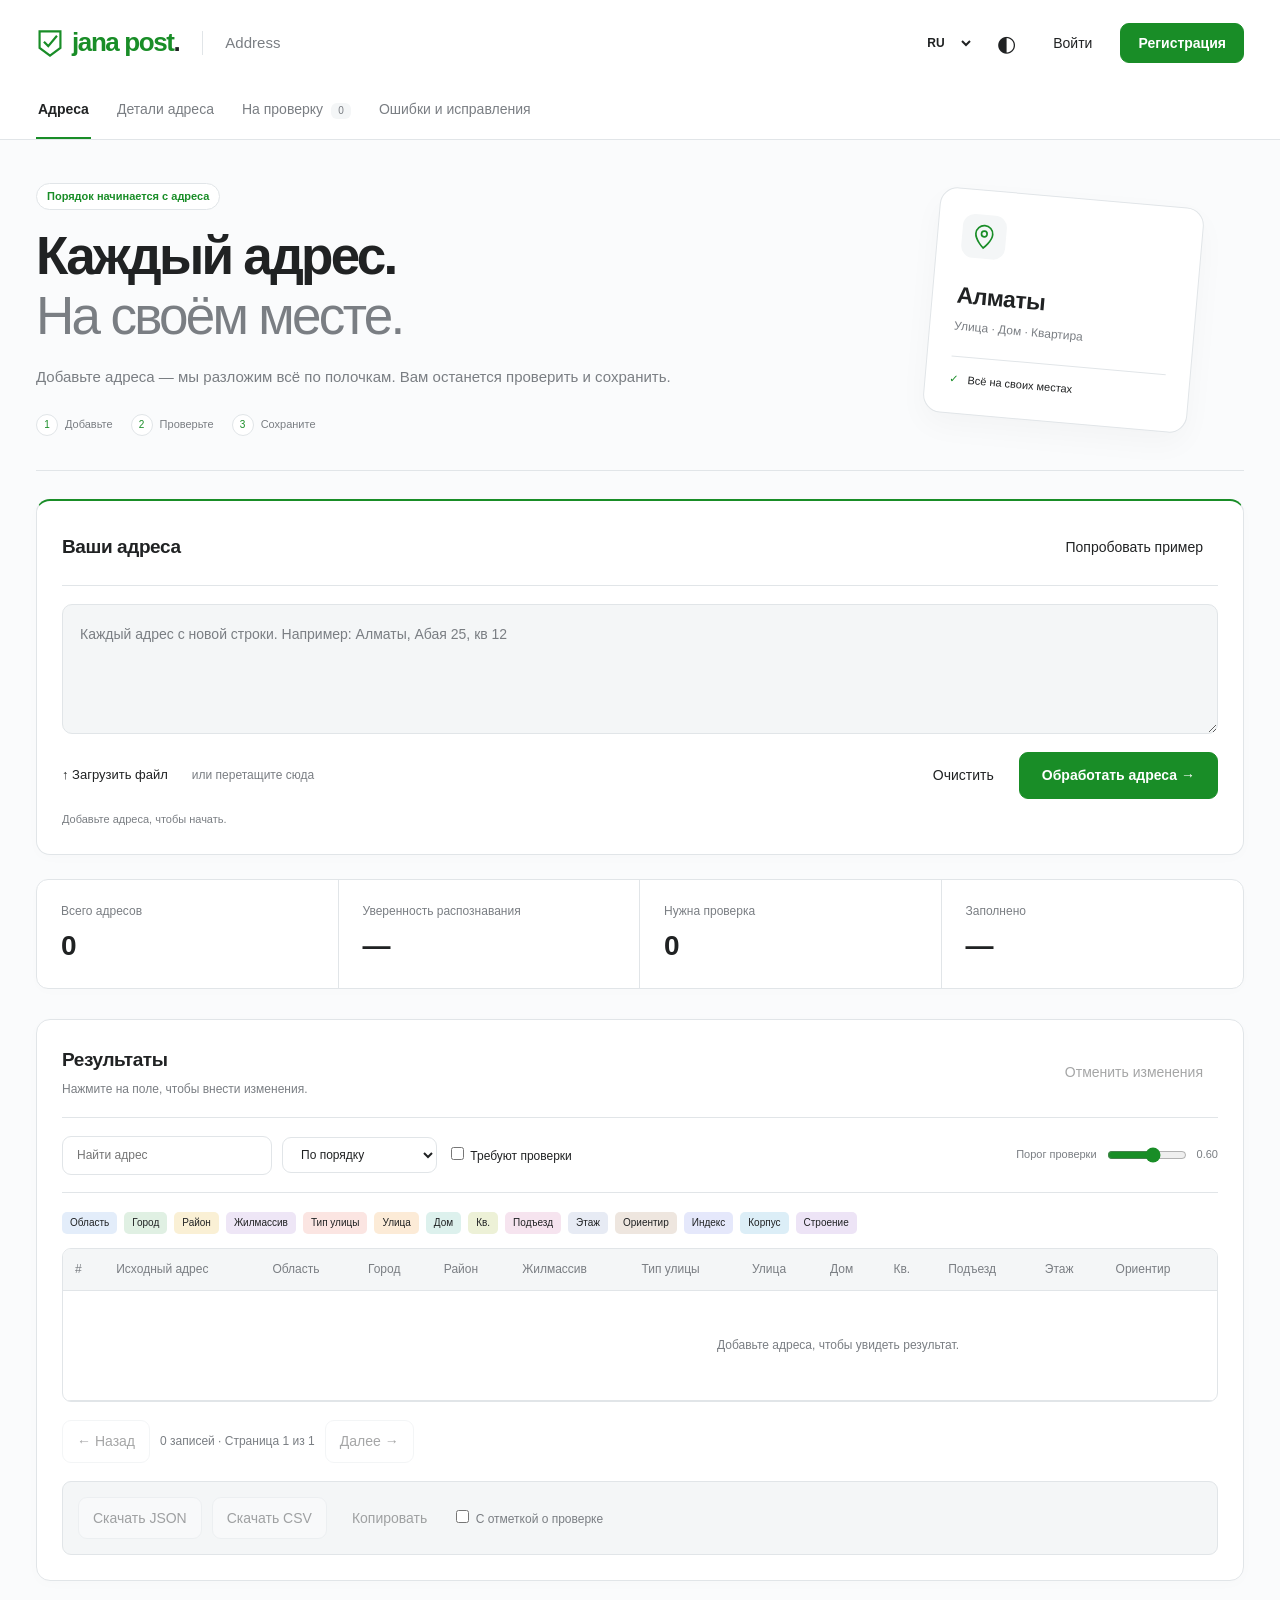
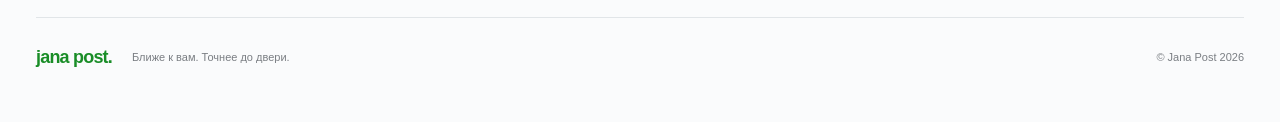
==== commit cfe287b6: "Improve bilingual address parsing, KATO inference and review workflow" ====
--- a/app/static/index.html
+++ b/app/static/index.html
@@ -15,6 +15,8 @@
 @media(max-width:600px){#accountName{font-size:0;max-width:28px;width:28px;height:28px;padding:0;border-radius:50%;background:var(--soft);color:var(--green)}#accountName:before{content:attr(data-initial);font-size:12px;font-weight:600}#account{gap:5px}}
 @media(prefers-reduced-motion:reduce){*,*:before,*:after{transition:none!important;animation:none!important}}
 .validation-summary,.record-checks{border:1px solid #ead7a9;background:#fffaf0;color:#806328;border-radius:9px;padding:12px 14px;font-size:12px;margin:16px 0}.record-checks ul{padding-left:18px;margin:6px 0 0}.record-checks li+li{margin-top:4px}:root[data-theme=dark] .validation-summary,:root[data-theme=dark] .record-checks{background:#302a1e;border-color:#625333;color:#ead5a0}.field small{display:block;font-size:10px;margin-top:5px}.errors-table{min-width:1120px}.errors-table td{min-width:160px;max-width:290px;line-height:1.7}.errors-table td:first-child{min-width:250px}.errors-table td:last-child{min-width:130px}.errors-table p{overflow-wrap:anywhere}.expected-fields{display:grid;grid-template-columns:auto 1fr;gap:5px 12px;font-size:11px;margin:10px 0 0}.expected-fields dt{color:var(--muted)}.expected-fields dd{margin:0;overflow-wrap:anywhere}.errors-wrap{max-height:680px}
+.record-checks li{padding:7px 0}.record-checks li p{margin:4px 0;font-size:11px;opacity:.85}.review-info{list-style-type:circle;color:var(--muted)}.review-choices{display:flex;flex-wrap:wrap;gap:6px;margin:7px 0}.review-choices button{font-size:11px;padding:5px 9px}#queueReason{max-width:100%;font-size:12px}:root{--c-postal_code:#e5e8fb}:root[data-theme=dark]{--c-postal_code:#333b63}
+:root{--c-building:#dceef7;--c-structure:#ede4f6}:root[data-theme=dark]{--c-building:#263e4c;--c-structure:#453353}
 </style></head><body>
 <header><div class="top"><a href="#" class="brand" aria-label="Jana Post"><svg viewBox="0 0 32 38" fill="none" aria-hidden="true"><path d="M4 5h24v19L16 33 4 24Z" stroke="currentColor" stroke-width="2.5"/><path d="m9 17 5 5 10-12" stroke="currentColor" stroke-width="2.5"/></svg><span>jana post<span class="brand-dot">.</span></span></a><span class="product">Address</span><span class="spacer"></span><select id="language" aria-label="Язык / Тіл"><option value="ru">RU</option><option value="kk">ҚАЗ</option></select><button id="theme" class="icon-button" data-i18n-aria="Переключить тему" aria-label="Переключить тему">◐</button><button id="openLogin" class="quiet" data-i18n>Войти</button><button id="openRegister" class="primary compact" data-i18n>Регистрация</button><div id="account" hidden><button id="accountName" class="quiet"></button><button id="logout" data-i18n>Выйти</button></div></div><nav role="tablist" aria-label="Разделы"><button role="tab" data-tab="parse" aria-selected="true" data-i18n>Адреса</button><button role="tab" data-tab="tokens" aria-selected="false" data-i18n>Детали адреса</button><button role="tab" data-tab="queue" aria-selected="false"><span data-i18n>На проверку</span> <span id="qcount" class="count">0</span></button><button role="tab" data-tab="errors" aria-selected="false" data-i18n>Ошибки и исправления</button></nav></header>
 <main><div class="hero"><div><span class="eyebrow" data-i18n>Порядок начинается с адреса</span><h1 id="title">Каждый адрес.<br><span>На своём месте.</span></h1><p id="subtitle" data-i18n>Добавьте адреса — мы разложим всё по полочкам.<br>Вам останется проверить и сохранить.</p><div class="hero-steps" aria-label=""><span data-i18n>Добавьте</span><span data-i18n>Проверьте</span><span data-i18n>Сохраните</span></div></div><div class="hero-card" aria-hidden="true"><div class="pin"><svg viewBox="0 0 32 32" fill="none"><path d="M25 13c0 7-9 15-9 15S7 20 7 13a9 9 0 1 1 18 0Z" stroke="currentColor" stroke-width="1.8"/><circle cx="16" cy="13" r="3" stroke="currentColor" stroke-width="1.8"/></svg></div><div class="sample-city">Алматы</div><div class="sample-address" data-i18n>Улица · Дом · Квартира</div><div class="sample-check"><span>✓</span> <span data-i18n>Всё на своих местах</span></div></div></div>
@@ -22,14 +24,19 @@
 <div class="kpis"><div class="kpi"><span data-i18n>Всего адресов</span><b id="total">0</b></div><div class="kpi"><span data-i18n>Уверенность распознавания</span><b id="average">—</b></div><div class="kpi"><span data-i18n>Нужна проверка</span><b id="uncertain">0</b></div><div class="kpi"><span data-i18n>Заполнено</span><b id="filled">—</b></div></div>
 <div class="panel"><div class="sectionhead"><div><h2 data-i18n>Результаты</h2><p class="muted small" data-i18n>Нажмите на поле, чтобы внести изменения.</p></div><span class="spacer"></span><button id="undo" class="quiet" data-i18n>Отменить изменения</button></div><div class="bar filters"><input id="search" type="search" data-i18n-placeholder="Найти адрес" placeholder="Найти адрес" data-i18n-aria="Поиск адресов" aria-label="Поиск адресов"><select id="sort" data-i18n-aria="Сортировка" aria-label="Сортировка"><option value="original" data-i18n>По порядку</option><option value="asc" data-i18n>Сначала неточные</option><option value="desc" data-i18n>Сначала точные</option></select><label><input type="checkbox" id="onlylow"> <span data-i18n>Требуют проверки</span></label><span class="spacer"></span><label class="threshold"><span data-i18n>Порог проверки</span> <input id="threshold" type="range" min="0" max="1" step="0.05" value="0.6"> <output id="thresholdValue">0.60</output></label></div><div class="coverage" id="coverage" hidden></div><div id="validationSummary" class="validation-summary" role="status" hidden></div><div class="legend" id="legend"></div><div class="wrap"><table><thead id="thead"></thead><tbody id="tbody"></tbody></table></div><div class="bar"><button id="prev" data-i18n>← Назад</button><span id="page" class="muted small"></span><button id="next" data-i18n>Далее →</button><span class="spacer"></span></div><div class="bar export-bar"><button id="dlJson" disabled data-i18n>Скачать JSON</button><button id="dlCsv" disabled data-i18n>Скачать CSV</button><button id="copy" class="quiet" disabled data-i18n>Копировать</button><label class="muted small"><input id="exportReviewed" type="checkbox"> <span data-i18n>С отметкой о проверке</span></label></div></div></section>
 <section id="tokens" role="tabpanel" hidden><div class="panel"><div class="sectionhead"><div><h2 data-i18n>Подсветка токенов</h2><p class="muted small" data-i18n>Один цвет — одно поле. Нажмите на значение справа, чтобы исправить его.</p></div><span class="spacer"></span><button id="tokenDemo" data-i18n>Показать пример</button><button id="tokenUndo" class="quiet" data-i18n>Отменить изменения адреса</button></div><div class="bar"><button id="tokenPrev" data-i18n>← Предыдущий</button><select id="recordSelect" data-i18n-aria="Выбрать адрес" aria-label="Выбрать адрес"></select><button id="tokenNext" data-i18n>Следующий →</button></div><div class="legend" id="tokenLegend"></div><div id="tokenDetail"></div></div></section>
-<section id="queue" role="tabpanel" hidden><div class="panel"><div class="sectionhead"><h2 data-i18n>Неуверенные сначала</h2><span class="spacer"></span><label><input id="queueAll" type="checkbox"> <span data-i18n>Показать все</span></label></div><p class="muted" data-i18n>Проверьте выделенные адреса и при необходимости исправьте поля.</p><div id="progressText" class="small"></div><progress id="progress" value="0" max="1"></progress><div id="queueDetail"></div><div class="bar"><button id="queueBack" data-i18n>← Назад</button><button id="confirm" class="primary" data-i18n>Подтвердить</button><button id="fixConfirm" data-i18n>Сохранить и подтвердить</button><button id="skip" class="quiet" data-i18n>Пропустить →</button></div><div class="bar export-bar"><button id="queueJson" disabled data-i18n>Скачать JSON</button><button id="queueCsv" disabled data-i18n>Скачать CSV</button><label class="muted small"><input type="checkbox" id="queueReviewed"> <span data-i18n>С отметкой о проверке</span></label></div></div></section>
+<section id="queue" role="tabpanel" hidden><div class="panel"><div class="sectionhead"><h2 data-i18n>Неуверенные сначала</h2><select id="queueReason" data-i18n-aria="Причина проверки" aria-label="Причина проверки"><option value="all" data-i18n>Все причины</option><option value="missing" data-i18n>Не хватает полей</option><option value="geo" data-i18n>Сомнения в географии</option><option value="postal" data-i18n>Почтовый индекс</option><option value="ambiguous" data-i18n>Неоднозначная запись</option></select><span class="spacer"></span><label><input id="queueAll" type="checkbox"> <span data-i18n>Показать все</span></label></div><p class="muted" data-i18n>Проверьте выделенные адреса и при необходимости исправьте поля.</p><div id="progressText" class="small"></div><progress id="progress" value="0" max="1"></progress><div id="queueDetail"></div><div class="bar"><button id="queueBack" data-i18n>← Назад</button><button id="confirm" class="primary" data-i18n>Подтвердить</button><button id="fixConfirm" data-i18n>Сохранить и подтвердить</button><button id="skip" class="quiet" data-i18n>Пропустить →</button></div><div class="bar export-bar"><button id="queueJson" disabled data-i18n>Скачать JSON</button><button id="queueCsv" disabled data-i18n>Скачать CSV</button><label class="muted small"><input type="checkbox" id="queueReviewed"> <span data-i18n>С отметкой о проверке</span></label></div></div></section>
 <section id="errors" role="tabpanel" hidden><div class="panel"><div class="sectionhead"><div><h2 data-i18n>Ошибки и что мы с ними сделали</h2><p class="muted small" data-i18n>Реальные примеры, исправления и результаты проверок. Без выдуманных метрик.</p></div></div><div class="bar filters"><input id="errorSearch" type="search" data-i18n-placeholder="Найти пример" placeholder="Найти пример" data-i18n-aria="Поиск примеров" aria-label="Поиск примеров"><select id="errorCategory" data-i18n-aria="Категория" aria-label="Категория"></select></div><div class="wrap errors-wrap"><table class="errors-table"><thead><tr><th data-i18n>Пример</th><th data-i18n>Проблема</th><th data-i18n>Что исправили</th><th data-i18n>Результат проверки</th><th></th></tr></thead><tbody id="errorsBody"></tbody></table></div><p class="muted small" data-i18n>Кнопка проверки отправляет исходный пример на обработку. Результаты в таблице подтверждены автоматическими проверками.</p></div></section>
 <footer><a class="footer-brand" href="#">jana post.</a><span data-i18n>Ближе к вам. Точнее до двери.</span><span class="spacer"></span><span>© Jana Post 2026</span></footer></main>
 <dialog id="authDialog" aria-labelledby="authTitle"><button id="closeAuth" class="close-auth" data-i18n-aria="Закрыть" aria-label="Закрыть">×</button><div class="auth-brand">jana post.</div><h2 id="authTitle"></h2><p id="authSubtitle" class="muted"></p><form id="authForm"><div id="nameGroup"><label for="authName" data-i18n>Ваше имя</label><input id="authName" name="name" autocomplete="name" maxlength="80"></div><label for="authEmail" data-i18n>Электронная почта</label><input id="authEmail" name="email" type="email" autocomplete="email" required maxlength="254"><label for="authPassword" data-i18n>Пароль</label><div class="password-wrap"><input id="authPassword" name="password" type="password" autocomplete="current-password" minlength="10" maxlength="128" required><button type="button" id="showPassword" data-i18n-aria="Показать пароль" aria-label="Показать пароль">◉</button></div><p id="passwordHint" class="muted small" data-i18n>Не менее 10 символов.</p><div id="authError" role="alert"></div><button class="primary" id="authSubmit" type="submit"></button></form><div class="auth-switch"><span id="authSwitchText"></span> <button id="authSwitch" class="quiet"></button></div></dialog>
-<div id="toast" role="status" hidden></div><script id="errors-data" type="application/json">[{"category": {"ru": "География без запятых", "kk": "Үтірсіз география"}, "example": "жм пуси улица гарова астана алматинская область район сарыаркинский 3дом кварт4 подьедз5 эт4 под магазином алена", "before": {"ru": "Город, область и район попадали в название улицы. Этаж определялся как 5 вместо 4, ориентир терялся.", "kk": "Қала, облыс пен аудан көше атауына қосылған. Қабат 4 орнына 5 болып анықталып, бағдар жоғалған."}, "fix": {"ru": "География выделяется отдельно. Слитные маркеры сохраняют связь с числом. Противоречие города и области снижает уверенность и требует проверки.", "kk": "География бөлек алынады. Бірге жазылған белгілер өз санымен байланысады. Қала мен облыс қайшылығы сенімділікті төмендетіп, тексеруді талап етеді."}, "expected": {"province": "Алматинская область", "city": "астана", "district": "сарыаркинский", "living_area": "пуси", "street_type": "улица", "street_name": "гарова", "house": "3", "apartment": "4", "entrance": "5", "floor": "4", "landmark": "под магазином алена", "confidence": 0.55}}, {"category": {"ru": "Жилмассив и опечатки", "kk": "Тұрғын алап және қате жазу"}, "example": "жм Коктал1 преулок xxx дм1", "before": {"ru": "Жм не выделялся в жилмассив, а преулок и дм не распознавались.", "kk": "Жм тұрғын алап ретінде бөлінбей, преулок және дм белгілері танылмаған."}, "fix": {"ru": "Добавлены варианты жилмассива, сокращение дм и исправление одной пропущенной буквы в служебных словах.", "kk": "Тұрғын алап нұсқалары, дм қысқартуы және қызметтік сөздердегі бір түсіп қалған әріпті түзету қосылды."}, "expected": {"living_area": "Коктал 1", "street_type": "переулок", "street_name": "xxx", "house": "1"}}, {"category": {"ru": "Квартира, подъезд и этаж", "kk": "Пәтер, кіреберіс және қабат"}, "example": "ул Абая 3дом кварт4 подьедз5 эт4", "before": {"ru": "Кварт и подьедз не распознавались; соседние числа могли попадать в другие поля.", "kk": "Кварт және подьедз танылмаған; көрші сандар басқа өрістерге түсуі мүмкін болған."}, "fix": {"ru": "Добавлены варианты маркеров. Связь в эт4 или 3дом определяется до разделения слов и чисел.", "kk": "Белгі нұсқалары қосылды. Эт4 не 3дом байланысы сөздер мен сандарды бөлмей тұрып анықталады."}, "expected": {"street_name": "Абая", "house": "3", "apartment": "4", "entrance": "5", "floor": "4"}}, {"category": {"ru": "Ориентир с предлогом", "kk": "Бағдардың толық атауы"}, "example": "Абая дом 3 этаж 4 под магазином алена", "before": {"ru": "Под мог восприниматься как подъезд, а магазином не считалось ориентиром.", "kk": "Под кіреберіс деп қабылданып, магазином бағдар ретінде танылмаған."}, "fix": {"ru": "Предлог сохраняется вместе с ориентиром. Под перед магазином не является маркером подъезда.", "kk": "Бағдар алдындағы сөз бірге сақталады. Под магазином тіркесіндегі под кіреберіс белгісі болып саналмайды."}, "expected": {"street_name": "Абая", "house": "3", "floor": "4", "entrance": null, "landmark": "под магазином алена"}}, {"category": {"ru": "Защита названий улиц", "kk": "Көше атауларын сақтау"}, "example": "улица Астана дом1", "before": {"ru": "При поиске города внутри строки есть риск принять название улицы за город.", "kk": "Жол ішінен қала іздегенде көше атауын қала деп қабылдау қаупі бар."}, "fix": {"ru": "Слово сразу после явного типа улицы остаётся её названием. Это защитная проверка нового правила.", "kk": "Көше түрінен кейінгі сөз көше атауы болып қалады. Бұл жаңа ереженің қорғаныс тексеруі."}, "expected": {"street_type": "улица", "street_name": "Астана", "house": "1", "city": null}}]</script><script>// Переводится только интерфейс. Введённые адреса и ответ сервера не переводятся.
+<div id="toast" role="status" hidden></div><script id="errors-data" type="application/json">[{"category": {"ru": "География без запятых", "kk": "Үтірсіз география"}, "example": "жм пуси улица гарова астана алматинская область район сарыаркинский 3дом кварт4 подьедз5 эт4 под магазином алена", "before": {"ru": "Город, область и район попадали в название улицы. Этаж определялся как 5 вместо 4, ориентир терялся.", "kk": "Қала, облыс пен аудан көше атауына қосылған. Қабат 4 орнына 5 болып анықталып, бағдар жоғалған."}, "fix": {"ru": "География выделяется отдельно. Слитные маркеры сохраняют связь с числом. Противоречие города и области снижает уверенность и требует проверки.", "kk": "География бөлек алынады. Бірге жазылған белгілер өз санымен байланысады. Қала мен облыс қайшылығы сенімділікті төмендетіп, тексеруді талап етеді."}, "expected": {"province": "Алматинская область", "city": "астана", "district": "сарыаркинский", "living_area": "пуси", "street_type": "улица", "street_name": "гарова", "house": "3", "apartment": "4", "entrance": "5", "floor": "4", "landmark": "под магазином алена", "confidence": 0.55}}, {"category": {"ru": "Жилмассив и опечатки", "kk": "Тұрғын алап және қате жазу"}, "example": "жм Коктал1 преулок xxx дм1", "before": {"ru": "Жм не выделялся в жилмассив, а преулок и дм не распознавались.", "kk": "Жм тұрғын алап ретінде бөлінбей, преулок және дм белгілері танылмаған."}, "fix": {"ru": "Добавлены варианты жилмассива, сокращение дм и исправление одной пропущенной буквы в служебных словах.", "kk": "Тұрғын алап нұсқалары, дм қысқартуы және қызметтік сөздердегі бір түсіп қалған әріпті түзету қосылды."}, "expected": {"living_area": "Коктал 1", "street_type": "переулок", "street_name": "xxx", "house": "1"}}, {"category": {"ru": "Квартира, подъезд и этаж", "kk": "Пәтер, кіреберіс және қабат"}, "example": "ул Абая 3дом кварт4 подьедз5 эт4", "before": {"ru": "Кварт и подьедз не распознавались; соседние числа могли попадать в другие поля.", "kk": "Кварт және подьедз танылмаған; көрші сандар басқа өрістерге түсуі мүмкін болған."}, "fix": {"ru": "Добавлены варианты маркеров. Связь в эт4 или 3дом определяется до разделения слов и чисел.", "kk": "Белгі нұсқалары қосылды. Эт4 не 3дом байланысы сөздер мен сандарды бөлмей тұрып анықталады."}, "expected": {"street_name": "Абая", "house": "3", "apartment": "4", "entrance": "5", "floor": "4"}}, {"category": {"ru": "Ориентир с предлогом", "kk": "Бағдардың толық атауы"}, "example": "Абая дом 3 этаж 4 под магазином алена", "before": {"ru": "Под мог восприниматься как подъезд, а магазином не считалось ориентиром.", "kk": "Под кіреберіс деп қабылданып, магазином бағдар ретінде танылмаған."}, "fix": {"ru": "Предлог сохраняется вместе с ориентиром. Под перед магазином не является маркером подъезда.", "kk": "Бағдар алдындағы сөз бірге сақталады. Под магазином тіркесіндегі под кіреберіс белгісі болып саналмайды."}, "expected": {"street_name": "Абая", "house": "3", "floor": "4", "entrance": null, "landmark": "под магазином алена"}}, {"category": {"ru": "Защита названий улиц", "kk": "Көше атауларын сақтау"}, "example": "улица Астана дом1", "before": {"ru": "При поиске города внутри строки есть риск принять название улицы за город.", "kk": "Жол ішінен қала іздегенде көше атауын қала деп қабылдау қаупі бар."}, "fix": {"ru": "Слово сразу после явного типа улицы остаётся её названием. Это защитная проверка нового правила.", "kk": "Көше түрінен кейінгі сөз көше атауы болып қалады. Бұл жаңа ереженің қорғаныс тексеруі."}, "expected": {"street_type": "улица", "street_name": "Астана", "house": "1", "city": null}}, {"category": {"ru": "Казахские маркеры и индекс", "kk": "Қазақша белгілер мен индекс"}, "example": "010000, Астана қаласы, Абай көшесі, 12 үй, 3 пәтер, 2 кіреберіс, 4 қабат", "before": {"ru": "Казахские служебные слова и индекс могли смешиваться с названием улицы.", "kk": "Қазақша белгілер мен индекс көше атауына қосылуы мүмкін болған."}, "fix": {"ru": "Маркеры RU/KK обрабатываются общими правилами, индекс выделяется отдельно.", "kk": "RU/KK белгілері ортақ ережелермен өңделіп, индекс бөлек алынады."}, "expected": {"city": "Астана", "street_name": "Абай", "house": "12", "apartment": "3", "entrance": "2", "floor": "4", "postal_code": "010000"}}, {"category": {"ru": "География после ориентира", "kk": "Бағдардан кейінгі география"}, "example": "улица Абая дом12 магазин Алена город Павлодар Павлодарская область", "before": {"ru": "География в конце строки попадала в ориентир.", "kk": "Жол соңындағы география бағдарға қосылған."}, "fix": {"ru": "Город и область извлекаются до границ ориентира независимо от порядка полей.", "kk": "Қала мен облыс өрістер ретіне тәуелсіз бағдардан бұрын алынады."}, "expected": {"city": "Павлодар", "province": "Павлодарская область", "street_name": "Абая", "house": "12", "landmark": "магазин Алена"}}, {"category": {"ru": "Корпус и строение", "kk": "Корпус пен құрылыс"}, "example": "Алматы, дом12корпус2строение1 улицаАбая", "before": {"ru": "Корпус и строение могли теряться или попадать в название улицы.", "kk": "Корпус пен құрылыс жоғалып не көше атауына қосылуы мүмкін болған."}, "fix": {"ru": "Добавлены отдельные поля и разбор слитных цепочек.", "kk": "Жеке өрістер мен бірге жазылған тізбекті бөлу қосылды."}, "expected": {"city": "Алматы", "house": "12", "building": "2", "structure": "1", "street_name": "Абая"}}]</script><script>const ADDRESS_LEXICON={"fields": {"apartment": ["квартира", "кварт", "кв", "пәтер", "пәтері", "пэтер", "flat", "kv", "apt", "appt", "apartment"], "building": ["корпус", "корп", "к", "блок", "block", "корпусы"], "entrance": ["подъезд", "подьезд", "подьедз", "подъедз", "подезд", "подъ", "под", "кіреберіс", "кіреберісі", "киреберис", "entrance"], "floor": ["этаж", "эт", "қабат", "қабаты", "кабат", "floor"], "house": ["дом", "дм", "д", "үй", "үйі", "уй", "house", "bld", "building"], "structure": ["строение", "стр", "құрылыс", "құрылысы"]}, "streets": {"бульвар": ["бульвар", "бул", "бульвары", "boulevard"], "квартал": ["квартал", "кв-л", "орам", "орамы"], "микрорайон": ["микрорайон", "мкрн", "мкр", "шағынаудан", "шағын-аудан", "ықшамаудан", "ықшам-аудан"], "набережная": ["набережная", "наб", "жағалау", "жағалауы"], "переулок": ["переулок", "пер", "тұйық", "тұйығы", "туйык", "lane"], "площадь": ["площадь", "пл", "алаң", "алаңы"], "проезд": ["проезд", "өтпе", "өткел"], "проспект": ["проспект", "просп", "пр-т", "пр", "даңғыл", "даңғылы", "дангылы", "avenue", "ave"], "тракт": ["тракт"], "тупик": ["тупик"], "улица": ["улица", "улиц", "ул", "көше", "көшесі", "көш", "косеси", "street", "st", "ul"], "шоссе": ["шоссе", "тасжол", "тасжолы"]}, "typos": {"aapartment": "apartment", "aaprtment": "apartment", "aartment": "apartment", "aavenue": "avenue", "aenue": "avenue", "aevnue": "avenue", "apaartment": "apartment", "aparment": "apartment", "aparmtent": "apartment", "aparrtment": "apartment", "apartemnt": "apartment", "apartent": "apartment", "apartmeent": "apartment", "apartmen": "apartment", "apartmennt": "apartment", "apartmentt": "apartment", "apartmet": "apartment", "apartmetn": "apartment", "apartmment": "apartment", "apartmnet": "apartment", "apartmnt": "apartment", "aparttment": "apartment", "apatment": "apartment", "apatrment": "apartment", "appartment": "apartment", "apratment": "apartment", "aprtment": "apartment", "aveenue": "avenue", "avene": "avenue", "aveneu": "avenue", "avennue": "avenue", "avenu": "avenue", "avenuee": "avenue", "avenuue": "avenue", "aveue": "avenue", "aveune": "avenue", "avneue": "avenue", "avnue": "avenue", "avvenue": "avenue", "bblock": "block", "bboulevard": "boulevard", "bbuilding": "building", "bilding": "building", "biulding": "building", "blck": "block", "blcok": "block", "bllock": "block", "bloc": "block", "blocck": "block", "blockk": "block", "blok": "block", "blokc": "block", "bloock": "block", "bock": "block", "bolck": "block", "bolevard": "boulevard", "boluevard": "boulevard", "booulevard": "boulevard", "bouelvard": "boulevard", "bouevard": "boulevard", "bouleard": "boulevard", "bouleavrd": "boulevard", "bouleevard": "boulevard", "boulevaard": "boulevard", "boulevad": "boulevard", "boulevadr": "boulevard", "boulevar": "boulevard", "boulevardd": "boulevard", "boulevarrd": "boulevard", "boulevrad": "boulevard", "boulevrd": "boulevard", "boulevvard": "boulevard", "boullevard": "boulevard", "boulvard": "boulevard", "boulveard": "boulevard", "bouulevard": "boulevard", "buiding": "building", "buidling": "building", "buiilding": "building", "buildding": "building", "buildig": "building", "buildign": "building", "buildiing": "building", "buildin": "building", "buildingg": "building", "buildinng": "building", "buildng": "building", "buildnig": "building", "builidng": "building", "builing": "building", "buillding": "building", "bulding": "building", "bulevard": "boulevard", "buliding": "building", "buolevard": "boulevard", "buuilding": "building", "eentrance": "entrance", "enntrance": "entrance", "enrance": "entrance", "enrtance": "entrance", "entance": "entrance", "entarnce": "entrance", "entraance": "entrance", "entrace": "entrance", "entracne": "entrance", "entranc": "entrance", "entrancce": "entrance", "entrancee": "entrance", "entrane": "entrance", "entranec": "entrance", "entrannce": "entrance", "entrnace": "entrance", "entrnce": "entrance", "entrrance": "entrance", "enttrance": "entrance", "etnrance": "entrance", "etrance": "entrance", "ffloor": "floor", "flloor": "floor", "floo": "floor", "flooor": "floor", "floorr": "floor", "flor": "floor", "floro": "floor", "folor": "floor", "foor": "floor", "hhouse": "house", "hoouse": "house", "hose": "house", "hosue": "house", "houe": "house", "houes": "house", "hous": "house", "housee": "house", "housse": "house", "houuse": "house", "huose": "house", "huse": "house", "lbock": "block", "lfoor": "floor", "lock": "block", "loor": "floor", "netrance": "entrance", "ntrance": "entrance", "obulevard": "boulevard", "ohuse": "house", "oulevard": "boulevard", "ouse": "house", "paartment": "apartment", "partment": "apartment", "sreet": "street", "srteet": "street", "sstreet": "street", "steet": "street", "steret": "street", "stree": "street", "streeet": "street", "streett": "street", "stret": "street", "strete": "street", "strreet": "street", "sttreet": "street", "treet": "street", "tsreet": "street", "ubilding": "building", "uilding": "building", "vaenue": "avenue", "venue": "avenue", "аалаңы": "алаңы", "аалңы": "алаңы", "ааңы": "алаңы", "абаты": "қабаты", "абережная": "набережная", "аднгылы": "дангылы", "адңғыл": "даңғыл", "адңғылы": "даңғылы", "ажғалау": "жағалау", "ажғалауы": "жағалауы", "акбат": "кабат", "алааңы": "алаңы", "алаы": "алаңы", "алаың": "алаңы", "алаң": "алаңы", "алаңыы": "алаңы", "алаңңы": "алаңы", "аллаңы": "алаңы", "алңаы": "алаңы", "алңы": "алаңы", "анбережная": "набережная", "ангылы": "дангылы", "асжол": "тасжол", "асжолы": "тасжолы", "атсжол": "тасжол", "атсжолы": "тасжолы", "ашғын-аудан": "шағын-аудан", "ашғынаудан": "шағынаудан", "ағалау": "жағалау", "ағалауы": "жағалауы", "ағын-аудан": "шағын-аудан", "ағынаудан": "шағынаудан", "ақбат": "қабат", "ақбаты": "қабаты", "аңғыл": "даңғыл", "аңғылы": "даңғылы", "ббульвар": "бульвар", "ббульвары": "бульвары", "блуьвар": "бульвар", "блуьвары": "бульвары", "бльвар": "бульвар", "бльвары": "бульвары", "булвар": "бульвар", "булвары": "бульвары", "булвьар": "бульвар", "булвьары": "бульвары", "булльвар": "бульвар", "булльвары": "бульвары", "бульавр": "бульвар", "бульавры": "бульвары", "бульар": "бульвар", "бульары": "бульвары", "бульва": "бульвар", "бульваар": "бульвар", "бульваары": "бульвары", "бульварр": "бульвар", "бульварры": "бульвары", "бульварыы": "бульвары", "бульваы": "бульвары", "бульваыр": "бульвары", "бульввар": "бульвар", "бульввары": "бульвары", "бульвр": "бульвар", "бульвра": "бульвар", "бульвраы": "бульвары", "бульвры": "бульвары", "булььвар": "бульвар", "булььвары": "бульвары", "буульвар": "бульвар", "буульвары": "бульвары", "буьвар": "бульвар", "буьвары": "бульвары", "буьлвар": "бульвар", "буьлвары": "бульвары", "варт": "кварт", "вартал": "квартал", "вартира": "квартира", "вкарт": "кварт", "вкартал": "квартал", "вкартира": "квартира", "даангылы": "дангылы", "дааңғыл": "даңғыл", "дааңғылы": "даңғылы", "дагнылы": "дангылы", "дагылы": "дангылы", "данггылы": "дангылы", "данглы": "дангылы", "данглыы": "дангылы", "дангыл": "дангылы", "дангыллы": "дангылы", "дангылыы": "дангылы", "дангыы": "дангылы", "дангыыл": "дангылы", "дангыылы": "дангылы", "даннгылы": "дангылы", "даныглы": "дангылы", "данылы": "дангылы", "дағыл": "даңғыл", "дағылы": "даңғылы", "дағңыл": "даңғыл", "дағңылы": "даңғылы", "даңыл": "даңғыл", "даңылы": "даңғылы", "даңығл": "даңғыл", "даңығлы": "даңғылы", "даңғл": "даңғыл", "даңғлыы": "даңғылы", "даңғы": "даңғыл", "даңғылл": "даңғыл", "даңғыллы": "даңғылы", "даңғылыы": "даңғылы", "даңғыы": "даңғылы", "даңғыылы": "даңғылы", "даңғғыл": "даңғыл", "даңғғылы": "даңғылы", "даңңғыл": "даңғыл", "даңңғылы": "даңғылы", "ддангылы": "дангылы", "ддаңғыл": "даңғыл", "ддаңғылы": "даңғылы", "днагылы": "дангылы", "днгылы": "дангылы", "дңағыл": "даңғыл", "дңағылы": "даңғылы", "дңғыл": "даңғыл", "дңғылы": "даңғылы", "епреулок": "переулок", "ереулок": "переулок", "жаалау": "жағалау", "жаалауы": "жағалауы", "жаағалау": "жағалау", "жаағалауы": "жағалауы", "жаағлау": "жағалау", "жаағлауы": "жағалауы", "жағаалау": "жағалау", "жағаалауы": "жағалауы", "жағаалу": "жағалау", "жағаалуы": "жағалауы", "жағаау": "жағалау", "жағаауы": "жағалауы", "жағала": "жағалау", "жағалаау": "жағалау", "жағалаауы": "жағалауы", "жағалауу": "жағалау", "жағалаууы": "жағалауы", "жағалауыы": "жағалауы", "жағалаы": "жағалауы", "жағалаыу": "жағалауы", "жағаллау": "жағалау", "жағаллауы": "жағалауы", "жағалу": "жағалау", "жағалуа": "жағалау", "жағалуаы": "жағалауы", "жағалуы": "жағалауы", "жағлаау": "жағалау", "жағлаауы": "жағалауы", "жағлау": "жағалау", "жағлауы": "жағалауы", "жағғалау": "жағалау", "жағғалауы": "жағалауы", "жжағалау": "жағалау", "жжағалауы": "жағалауы", "жғаалау": "жағалау", "жғаалауы": "жағалауы", "жғалау": "жағалау", "жғалауы": "жағалауы", "икреберис": "киреберис", "икрорайон": "микрорайон", "имкрорайон": "микрорайон", "иреберис": "киреберис", "каабат": "кабат", "каабт": "кабат", "каат": "кабат", "каба": "кабат", "кабаат": "кабат", "кабатт": "кабат", "каббат": "кабат", "кабт": "кабат", "кабта": "кабат", "каврт": "кварт", "кавртал": "квартал", "кавртира": "квартира", "карт": "кварт", "картал": "квартал", "картира": "квартира", "кбаат": "кабат", "кбат": "кабат", "кваарт": "кварт", "кваартал": "квартал", "кваартира": "квартира", "квар": "кварт", "кварал": "квартал", "кваратл": "квартал", "кварира": "квартира", "кваритра": "квартира", "кваррт": "кварт", "кварртал": "квартал", "кварртира": "квартира", "кварта": "квартал", "квартаал": "квартал", "кварталл": "квартал", "квартиа": "квартира", "квартиар": "квартира", "квартиира": "квартира", "квартир": "квартира", "квартираа": "квартира", "квартирра": "квартира", "квартл": "квартал", "квартла": "квартал", "квартра": "квартира", "квартриа": "квартира", "квартт": "кварт", "кварттал": "квартал", "кварттира": "квартира", "кват": "кварт", "кватал": "квартал", "кватира": "квартира", "кватр": "кварт", "кватрал": "квартал", "кватрира": "квартира", "квварт": "кварт", "кввартал": "квартал", "кввартира": "квартира", "кврат": "кварт", "квратал": "квартал", "квратира": "квартира", "кврт": "кварт", "квртал": "квартал", "квртира": "квартира", "киеберис": "киреберис", "киерберис": "киреберис", "кииреберис": "киреберис", "кирбеерис": "киреберис", "кирберис": "киреберис", "киребберис": "киреберис", "киребеерис": "киреберис", "киребеирс": "киреберис", "киребеис": "киреберис", "киребери": "киреберис", "киребериис": "киреберис", "киреберисс": "киреберис", "киреберрис": "киреберис", "киреберс": "киреберис", "киреберси": "киреберис", "киребреис": "киреберис", "киребрис": "киреберис", "кирееберис": "киреберис", "киреебрис": "киреберис", "киреерис": "киреберис", "кирреберис": "киреберис", "ккабат": "кабат", "ккварт": "кварт", "кквартал": "квартал", "кквартира": "квартира", "ккиреберис": "киреберис", "ккорпус": "корпус", "ккорпусы": "корпусы", "ккосеси": "косеси", "ккіреберіс": "кіреберіс", "ккіреберісі": "кіреберісі", "ккөшесі": "көшесі", "коеси": "косеси", "коесси": "косеси", "коорпус": "корпус", "коорпусы": "корпусы", "коосеси": "косеси", "копрус": "корпус", "копрусы": "корпусы", "копус": "корпус", "копусы": "корпусы", "корппус": "корпус", "корппусы": "корпусы", "корпс": "корпус", "корпсу": "корпус", "корпсуы": "корпусы", "корпсы": "корпусы", "корпу": "корпус", "корпусс": "корпус", "корпуссы": "корпусы", "корпусыы": "корпусы", "корпуус": "корпус", "корпуусы": "корпусы", "корпуы": "корпусы", "корпуыс": "корпусы", "коррпус": "корпус", "коррпусы": "корпусы", "корупс": "корпус", "корупсы": "корпусы", "корус": "корпус", "корусы": "корпусы", "косееси": "косеси", "косеи": "косеси", "косеис": "косеси", "косес": "косеси", "косесии": "косеси", "косесси": "косеси", "коссеи": "косеси", "коссеси": "косеси", "косси": "косеси", "креберис": "киреберис", "креберіс": "кіреберіс", "креберісі": "кіреберісі", "криеберис": "киреберис", "кропус": "корпус", "кропусы": "корпусы", "крпус": "корпус", "крпусы": "корпусы", "кріеберіс": "кіреберіс", "кріеберісі": "кіреберісі", "ксеси": "косеси", "ксоеси": "косеси", "кшесі": "көшесі", "кшөесі": "көшесі", "кіеберіс": "кіреберіс", "кіеберісі": "кіреберісі", "кіерберіс": "кіреберіс", "кіерберісі": "кіреберісі", "кірбееріс": "кіреберіс", "кірбеерісі": "кіреберісі", "кірберіс": "кіреберіс", "кірберісі": "кіреберісі", "кіребберіс": "кіреберіс", "кіребберісі": "кіреберісі", "кіребееріс": "кіреберіс", "кіребеерісі": "кіреберісі", "кіреберріс": "кіреберіс", "кіреберрісі": "кіреберісі", "кіреберс": "кіреберіс", "кіреберсіі": "кіреберісі", "кіребері": "кіреберіс", "кіреберісс": "кіреберіс", "кіреберіссі": "кіреберісі", "кіреберісіі": "кіреберісі", "кіреберіі": "кіреберісі", "кіреберіісі": "кіреберісі", "кіребеірс": "кіреберіс", "кіребеірсі": "кіреберісі", "кіребеіс": "кіреберіс", "кіребеісі": "кіреберісі", "кіребреіс": "кіреберіс", "кіребреісі": "кіреберісі", "кіребріс": "кіреберіс", "кіребрісі": "кіреберісі", "кірееберіс": "кіреберіс", "кірееберісі": "кіреберісі", "кіреебріс": "кіреберіс", "кіреебрісі": "кіреберісі", "кірееріс": "кіреберіс", "кіреерісі": "кіреберісі", "кірреберіс": "кіреберіс", "кірреберісі": "кіреберісі", "кііреберіс": "кіреберіс", "кііреберісі": "кіреберісі", "көесі": "көшесі", "көешсі": "көшесі", "көшеесі": "көшесі", "көшес": "көшесі", "көшессі": "көшесі", "көшесіі": "көшесі", "көшеі": "көшесі", "көшеіс": "көшесі", "көшсеі": "көшесі", "көшсі": "көшесі", "көшшесі": "көшесі", "көөшесі": "көшесі", "лааңы": "алаңы", "лаңы": "алаңы", "лица": "улица", "лощадь": "площадь", "лпощадь": "площадь", "луица": "улица", "миикрорайон": "микрорайон", "миккрорайон": "микрорайон", "микорайон": "микрорайон", "микоррайон": "микрорайон", "микроайон": "микрорайон", "микроарйон": "микрорайон", "микроорайон": "микрорайон", "микрораайон": "микрорайон", "микрораййон": "микрорайон", "микрорайн": "микрорайон", "микрорайно": "микрорайон", "микрорайо": "микрорайон", "микрорайонн": "микрорайон", "микрорайоон": "микрорайон", "микрораойн": "микрорайон", "микрораон": "микрорайон", "микрорйаон": "микрорайон", "микрорйон": "микрорайон", "микроррайон": "микрорайон", "микррайон": "микрорайон", "микрроайон": "микрорайон", "микррорайон": "микрорайон", "миркорайон": "микрорайон", "мирорайон": "микрорайон", "мкирорайон": "микрорайон", "мкрорайон": "микрорайон", "ммикрорайон": "микрорайон", "наабережная": "набережная", "наббережная": "набережная", "набеежная": "набережная", "набеережная": "набережная", "набеержная": "набережная", "набереежная": "набережная", "набережаня": "набережная", "набережая": "набережная", "набережжная": "набережная", "набережна": "набережная", "набережнаая": "набережная", "набережнаяя": "набережная", "набережнная": "набережная", "набережня": "набережная", "набережняа": "набережная", "набереная": "набережная", "наберенжая": "набережная", "наберженая": "набережная", "набержная": "набережная", "наберрежная": "набережная", "набреежная": "набережная", "набрежная": "набережная", "наебрежная": "набережная", "наережная": "набережная", "нбаережная": "набережная", "нбережная": "набережная", "ннабережная": "набережная", "оамы": "орамы", "оармы": "орамы", "одезд": "подезд", "одъедз": "подъедз", "одъезд": "подъезд", "одьедз": "подьедз", "одьезд": "подьезд", "окрпус": "корпус", "окрпусы": "корпусы", "оксеси": "косеси", "оорамы": "орамы", "опдезд": "подезд", "опдъедз": "подъедз", "опдъезд": "подъезд", "опдьедз": "подьедз", "опдьезд": "подьезд", "ораамы": "орамы", "орам": "орамы", "ораммы": "орамы", "орамыы": "орамы", "ораы": "орамы", "ораым": "орамы", "ормаы": "орамы", "ормы": "орамы", "орпус": "корпус", "орпусы": "корпусы", "оррамы": "орамы", "осеси": "косеси", "оссе": "шоссе", "ошссе": "шоссе", "пдезд": "подезд", "пдоезд": "подезд", "пдоъедз": "подъедз", "пдоъезд": "подъезд", "пдоьедз": "подьедз", "пдоьезд": "подьезд", "пдъедз": "подъедз", "пдъезд": "подъезд", "пдьедз": "подьедз", "пдьезд": "подьезд", "пеереулок": "переулок", "пеерулок": "переулок", "пееулок": "переулок", "перееулок": "переулок", "перелок": "переулок", "перелуок": "переулок", "переулк": "переулок", "переулко": "переулок", "переуллок": "переулок", "переуло": "переулок", "переулокк": "переулок", "переулоок": "переулок", "переуок": "переулок", "переуолк": "переулок", "переуулок": "переулок", "перреулок": "переулок", "перуелок": "переулок", "перулок": "переулок", "пллощадь": "площадь", "плоадь": "площадь", "плоащдь": "площадь", "плоощадь": "площадь", "площаадь": "площадь", "площад": "площадь", "площаддь": "площадь", "площадьь": "площадь", "площаь": "площадь", "площаьд": "площадь", "площдаь": "площадь", "площдь": "площадь", "площщадь": "площадь", "плщадь": "площадь", "плщоадь": "площадь", "поддезд": "подезд", "поддъедз": "подъедз", "поддъезд": "подъезд", "поддьедз": "подьедз", "поддьезд": "подьезд", "подед": "подезд", "подеезд": "подезд", "подез": "подезд", "подездд": "подезд", "подеззд": "подезд", "подеъдз": "подъедз", "подеъзд": "подъезд", "подеьдз": "подьедз", "подеьзд": "подьезд", "подзд": "подезд", "подзед": "подезд", "подъдез": "подъедз", "подъдз": "подъедз", "подъеддз": "подъедз", "подъедзз": "подъедз", "подъеедз": "подъедз", "подъеезд": "подъезд", "подъездд": "подъезд", "подъеззд": "подъезд", "подъзд": "подъезд", "подъзед": "подъезд", "подъъедз": "подъедз", "подъъезд": "подъезд", "подьдез": "подьедз", "подьдз": "подьедз", "подьеддз": "подьедз", "подьедзз": "подьедз", "подьеедз": "подьедз", "подьеезд": "подьезд", "подьездд": "подьезд", "подьеззд": "подьезд", "подьзд": "подьезд", "подьзед": "подьезд", "подььедз": "подьедз", "подььезд": "подьезд", "поедзд": "подезд", "полщадь": "площадь", "поодезд": "подезд", "поодъедз": "подъедз", "поодъезд": "подъезд", "поодьедз": "подьедз", "поодьезд": "подьезд", "порезд": "проезд", "порсп": "просп", "порспект": "проспект", "посп": "просп", "поспект": "проспект", "пощадь": "площадь", "поъдедз": "подъедз", "поъдезд": "подъезд", "поъедз": "подъедз", "поъезд": "подъезд", "поьдедз": "подьедз", "поьдезд": "подьезд", "поьедз": "подьедз", "поьезд": "подьезд", "ппереулок": "переулок", "пплощадь": "площадь", "пподезд": "подезд", "пподъедз": "подъедз", "пподъезд": "подъезд", "пподьедз": "подьедз", "пподьезд": "подьезд", "ппроезд": "проезд", "ппросп": "просп", "ппроспект": "проспект", "ппэтер": "пэтер", "ппәтер": "пәтер", "ппәтері": "пәтері", "прееулок": "переулок", "презд": "проезд", "преозд": "проезд", "преулок": "переулок", "проед": "проезд", "проедз": "проезд", "проеезд": "проезд", "проез": "проезд", "проездд": "проезд", "проеззд": "проезд", "прозд": "проезд", "прозед": "проезд", "прооезд": "проезд", "проосп": "просп", "прооспект": "проспект", "проп": "просп", "пропект": "проспект", "пропс": "просп", "пропсект": "проспект", "прос": "просп", "просект": "проспект", "просепкт": "проспект", "проспеект": "проспект", "проспек": "проспект", "проспеккт": "проспект", "проспектт": "проспект", "проспет": "проспект", "проспетк": "проспект", "проспкет": "проспект", "проспкт": "проспект", "проспп": "просп", "просппект": "проспект", "проссп": "просп", "просспект": "проспект", "прроезд": "проезд", "прросп": "просп", "прроспект": "проспект", "прсоп": "просп", "прсопект": "проспект", "прсп": "просп", "прспект": "проспект", "птері": "пәтері", "птэер": "пэтер", "птәер": "пәтер", "птәері": "пәтері", "пэер": "пэтер", "пэетр": "пэтер", "пэте": "пэтер", "пэтеер": "пэтер", "пэтерр": "пэтер", "пэтр": "пэтер", "пэтре": "пэтер", "пэттер": "пэтер", "пээтер": "пэтер", "пәер": "пәтер", "пәері": "пәтері", "пәетр": "пәтер", "пәетрі": "пәтері", "пәте": "пәтер", "пәтеер": "пәтер", "пәтеері": "пәтері", "пәтерр": "пәтер", "пәтеррі": "пәтері", "пәтеріі": "пәтері", "пәтеі": "пәтері", "пәтеір": "пәтері", "пәтр": "пәтер", "пәтре": "пәтер", "пәтреі": "пәтері", "пәтрі": "пәтері", "пәттер": "пәтер", "пәттері": "пәтері", "пәәтер": "пәтер", "пәәтері": "пәтері", "ракт": "тракт", "рамы": "орамы", "роамы": "орамы", "роезд": "проезд", "росп": "просп", "роспект": "проспект", "рпоезд": "проезд", "рпосп": "просп", "рпоспект": "проспект", "ртакт": "тракт", "сроение": "строение", "сртоение": "строение", "сстроение": "строение", "стоение": "строение", "сторение": "строение", "стрение": "строение", "стреоние": "строение", "строеение": "строение", "строеие": "строение", "строеине": "строение", "строене": "строение", "строенеи": "строение", "строени": "строение", "строениее": "строение", "строениие": "строение", "строенние": "строение", "стронеие": "строение", "строние": "строение", "строоение": "строение", "стрроение": "строение", "сттроение": "строение", "таасжол": "тасжол", "таасжолы": "тасжолы", "тажол": "тасжол", "тажолы": "тасжолы", "тажсол": "тасжол", "тажсолы": "тасжолы", "такт": "тракт", "таркт": "тракт", "тасжжол": "тасжол", "тасжжолы": "тасжолы", "тасжл": "тасжол", "тасжло": "тасжол", "тасжлоы": "тасжолы", "тасжлы": "тасжолы", "тасжо": "тасжол", "тасжолл": "тасжол", "тасжоллы": "тасжолы", "тасжолыы": "тасжолы", "тасжоол": "тасжол", "тасжоолы": "тасжолы", "тасжоы": "тасжолы", "тасжоыл": "тасжолы", "тасожл": "тасжол", "тасожлы": "тасжолы", "тасол": "тасжол", "тасолы": "тасжолы", "тассжол": "тасжол", "тассжолы": "тасжолы", "тйуык": "туйык", "тйык": "туйык", "тйығы": "тұйығы", "тйық": "тұйық", "тйұығы": "тұйығы", "тйұық": "тұйық", "ткел": "өткел", "тпик": "тупик", "тпуик": "тупик", "траакт": "тракт", "трак": "тракт", "траккт": "тракт", "трактт": "тракт", "трат": "тракт", "тратк": "тракт", "тркат": "тракт", "тркт": "тракт", "троение": "строение", "трракт": "тракт", "тсажол": "тасжол", "тсажолы": "тасжолы", "тсжол": "тасжол", "тсжолы": "тасжолы", "тсроение": "строение", "ттасжол": "тасжол", "ттасжолы": "тасжолы", "ттракт": "тракт", "ттуйык": "туйык", "ттупик": "тупик", "ттұйығы": "тұйығы", "ттұйық": "тұйық", "туик": "тупик", "туипк": "тупик", "туййык": "туйык", "туйк": "туйык", "туйкы": "туйык", "туйы": "туйык", "туйыкк": "туйык", "туйыык": "туйык", "тупи": "тупик", "тупиик": "тупик", "тупикк": "тупик", "тупк": "тупик", "тупки": "тупик", "туппик": "тупик", "тууйык": "туйык", "туупик": "тупик", "туыйк": "туйык", "туык": "туйык", "тұййығы": "тұйығы", "тұййық": "тұйық", "тұйы": "тұйық", "тұйыы": "тұйығы", "тұйыығ": "тұйығы", "тұйыығы": "тұйығы", "тұйыық": "тұйық", "тұйығ": "тұйығы", "тұйығыы": "тұйығы", "тұйығғы": "тұйығы", "тұйыққ": "тұйық", "тұйғы": "тұйығы", "тұйғыы": "тұйығы", "тұйқ": "тұйық", "тұйқы": "тұйық", "тұыйғы": "тұйығы", "тұыйқ": "тұйық", "тұығы": "тұйығы", "тұық": "тұйық", "тұұйығы": "тұйығы", "тұұйық": "тұйық", "төкел": "өткел", "убльвар": "бульвар", "убльвары": "бульвары", "уилца": "улица", "уица": "улица", "уйык": "туйык", "улиа": "улица", "улиац": "улица", "улиица": "улица", "улиц": "улица", "улицаа": "улица", "улицца": "улица", "уллица": "улица", "улца": "улица", "улциа": "улица", "ульвар": "бульвар", "ульвары": "бульвары", "упик": "тупик", "утйык": "туйык", "утпик": "тупик", "уулица": "улица", "шаағын-аудан": "шағын-аудан", "шаағынаудан": "шағынаудан", "шаын-аудан": "шағын-аудан", "шаынаудан": "шағынаудан", "шаығн-аудан": "шағын-аудан", "шаығнаудан": "шағынаудан", "шағн-аудан": "шағын-аудан", "шағнаудан": "шағынаудан", "шағны-аудан": "шағын-аудан", "шағныаудан": "шағынаудан", "шағы-аудан": "шағын-аудан", "шағы-наудан": "шағын-аудан", "шағыанудан": "шағынаудан", "шағыаудан": "шағынаудан", "шағын--аудан": "шағын-аудан", "шағын-ааудан": "шағын-аудан", "шағын-адан": "шағын-аудан", "шағын-адуан": "шағын-аудан", "шағын-ауадн": "шағын-аудан", "шағын-ауан": "шағын-аудан", "шағын-ауда": "шағын-аудан", "шағын-аудаан": "шағын-аудан", "шағын-ауданн": "шағын-аудан", "шағын-ауддан": "шағын-аудан", "шағын-аудн": "шағын-аудан", "шағын-аудна": "шағын-аудан", "шағын-ауудан": "шағын-аудан", "шағын-уадан": "шағын-аудан", "шағын-удан": "шағын-аудан", "шағына-удан": "шағын-аудан", "шағынааудан": "шағынаудан", "шағынадан": "шағынаудан", "шағынадуан": "шағынаудан", "шағынауадн": "шағынаудан", "шағынауан": "шағынаудан", "шағынауда": "шағынаудан", "шағынаудаан": "шағынаудан", "шағынауданн": "шағынаудан", "шағынауддан": "шағынаудан", "шағынаудн": "шағынаудан", "шағынаудна": "шағынаудан", "шағынауудан": "шағынаудан", "шағынн-аудан": "шағын-аудан", "шағыннаудан": "шағынаудан", "шағынуадан": "шағынаудан", "шағынудан": "шағынаудан", "шағыын-аудан": "шағын-аудан", "шағыынаудан": "шағынаудан", "шағғын-аудан": "шағын-аудан", "шағғынаудан": "шағынаудан", "шооссе": "шоссе", "шосе": "шоссе", "шосес": "шоссе", "шосс": "шоссе", "шоссее": "шоссе", "шосссе": "шоссе", "шсосе": "шоссе", "шссе": "шоссе", "шшағын-аудан": "шағын-аудан", "шшағынаудан": "шағынаудан", "шшоссе": "шоссе", "шғаын-аудан": "шағын-аудан", "шғаынаудан": "шағынаудан", "шғын-аудан": "шағын-аудан", "шғынаудан": "шағынаудан", "ышам-аудан": "ықшам-аудан", "ышамаудан": "ықшамаудан", "ышқам-аудан": "ықшам-аудан", "ышқамаудан": "ықшамаудан", "ыықшам-аудан": "ықшам-аудан", "ыықшамаудан": "ықшамаудан", "ықам-аудан": "ықшам-аудан", "ықамаудан": "ықшамаудан", "ықашм-аудан": "ықшам-аудан", "ықашмаудан": "ықшамаудан", "ықша-аудан": "ықшам-аудан", "ықша-маудан": "ықшам-аудан", "ықшаам-аудан": "ықшам-аудан", "ықшаамаудан": "ықшамаудан", "ықшаамудан": "ықшамаудан", "ықшааудан": "ықшамаудан", "ықшам--аудан": "ықшам-аудан", "ықшам-ааудан": "ықшам-аудан", "ықшам-адан": "ықшам-аудан", "ықшам-адуан": "ықшам-аудан", "ықшам-ауадн": "ықшам-аудан", "ықшам-ауан": "ықшам-аудан", "ықшам-ауда": "ықшам-аудан", "ықшам-аудаан": "ықшам-аудан", "ықшам-ауданн": "ықшам-аудан", "ықшам-ауддан": "ықшам-аудан", "ықшам-аудн": "ықшам-аудан", "ықшам-аудна": "ықшам-аудан", "ықшам-ауудан": "ықшам-аудан", "ықшам-уадан": "ықшам-аудан", "ықшам-удан": "ықшам-аудан", "ықшама-удан": "ықшам-аудан", "ықшамааудан": "ықшамаудан", "ықшамадан": "ықшамаудан", "ықшамадуан": "ықшамаудан", "ықшамауадн": "ықшамаудан", "ықшамауан": "ықшамаудан", "ықшамауда": "ықшамаудан", "ықшамаудаан": "ықшамаудан", "ықшамауданн": "ықшамаудан", "ықшамауддан": "ықшамаудан", "ықшамаудн": "ықшамаудан", "ықшамаудна": "ықшамаудан", "ықшамауудан": "ықшамаудан", "ықшамм-аудан": "ықшам-аудан", "ықшаммаудан": "ықшамаудан", "ықшамуадан": "ықшамаудан", "ықшамудан": "ықшамаудан", "ықшм-аудан": "ықшам-аудан", "ықшма-аудан": "ықшам-аудан", "ықшмааудан": "ықшамаудан", "ықшмаудан": "ықшамаудан", "ықшшам-аудан": "ықшам-аудан", "ықшшамаудан": "ықшамаудан", "ыққшам-аудан": "ықшам-аудан", "ыққшамаудан": "ықшамаудан", "эптер": "пэтер", "этер": "пэтер", "ікреберіс": "кіреберіс", "ікреберісі": "кіреберісі", "іреберіс": "кіреберіс", "іреберісі": "кіреберісі", "қаабат": "қабат", "қаабаты": "қабаты", "қаабт": "қабат", "қаабты": "қабаты", "қаат": "қабат", "қааты": "қабаты", "қаба": "қабат", "қабаат": "қабат", "қабааты": "қабаты", "қабатт": "қабат", "қабатты": "қабаты", "қабатыы": "қабаты", "қабаы": "қабаты", "қабаыт": "қабаты", "қаббат": "қабат", "қаббаты": "қабаты", "қабт": "қабат", "қабта": "қабат", "қабтаы": "қабаты", "қабты": "қабаты", "қбаат": "қабат", "қбааты": "қабаты", "қбат": "қабат", "қбаты": "қабаты", "қрылыс": "құрылыс", "қрылысы": "құрылысы", "қрұылыс": "құрылыс", "қрұылысы": "құрылысы", "қшам-аудан": "ықшам-аудан", "қшамаудан": "ықшамаудан", "қышам-аудан": "ықшам-аудан", "қышамаудан": "ықшамаудан", "ққабат": "қабат", "ққабаты": "қабаты", "ққұрылыс": "құрылыс", "ққұрылысы": "құрылысы", "құрлыс": "құрылыс", "құрлысы": "құрылысы", "құрлыыс": "құрылыс", "құрлыысы": "құрылысы", "құррылыс": "құрылыс", "құррылысы": "құрылысы", "құрыллыс": "құрылыс", "құрыллысы": "құрылысы", "құрылс": "құрылыс", "құрылсыы": "құрылысы", "құрылы": "құрылыс", "құрылысс": "құрылыс", "құрылыссы": "құрылысы", "құрылысыы": "құрылысы", "құрылыы": "құрылысы", "құрылыысы": "құрылысы", "құрыылс": "құрылыс", "құрыылсы": "құрылысы", "құрыылыс": "құрылыс", "құрыылысы": "құрылысы", "құрыыс": "құрылыс", "құрыысы": "құрылысы", "құылыс": "құрылыс", "құылысы": "құрылысы", "құырлыс": "құрылыс", "құырлысы": "құрылысы", "құұрылыс": "құрылыс", "құұрылысы": "құрылысы", "ұйығы": "тұйығы", "ұйық": "тұйық", "ұрылыс": "құрылыс", "ұрылысы": "құрылысы", "ұтйығы": "тұйығы", "ұтйық": "тұйық", "ұқрылыс": "құрылыс", "ұқрылысы": "құрылысы", "әптер": "пәтер", "әптері": "пәтері", "әтер": "пәтер", "әтері": "пәтері", "өкел": "өткел", "өктел": "өткел", "өкшесі": "көшесі", "өтекл": "өткел", "өтел": "өткел", "өтке": "өткел", "өткеел": "өткел", "өткелл": "өткел", "өтккел": "өткел", "өткл": "өткел", "өткле": "өткел", "өтткел": "өткел", "өшесі": "көшесі", "өөткел": "өткел"}};
+// Переводится только интерфейс. Введённые адреса и ответ сервера не переводятся.
 let language='ru';
 try { language=localStorage.getItem('jana-language')==='kk'?'kk':'ru'; } catch {}
 const KK={
+'Населённый пункт':'Елді мекен',
+'Вариант применён. Проверьте и подтвердите.':'Нұсқа қолданылды. Тексеріп, растаңыз.',
+'Корпус':'Корпус','Строение':'Құрылыс',
+'Индекс':'Пошта индексі','Почему нужна проверка':'Неліктен тексеру қажет','Причина проверки':'Тексеру себебі','Все причины':'Барлық себеп','Не хватает полей':'Өрістер жетіспейді','Сомнения в географии':'География бойынша күмән','Почтовый индекс':'Пошта индексі','Неоднозначная запись':'Екіұшты жазба',
 'Ошибки и исправления':'Қателер мен түзетулер','Ошибки и что мы с ними сделали':'Қателер және оларды түзету','Подсветка токенов':'Мекенжай бөліктерін белгілеу','Один цвет — одно поле. Нажмите на значение справа, чтобы исправить его.':'Бір түс — бір өріс. Түзету үшін оң жақтағы мәнді басыңыз.','Показать пример':'Мысалды көрсету','Отменить изменения адреса':'Мекенжай өзгерістерін қайтару','Неуверенные сначала':'Алдымен сенімсіз мекенжайлар','Реальные примеры, исправления и результаты проверок. Без выдуманных метрик.':'Нақты мысалдар, түзетулер мен тексеру нәтижелері. Ойдан шығарылған көрсеткіштерсіз.','Найти пример':'Мысал іздеу','Поиск примеров':'Мысалдарды іздеу','Категория':'Санат','Все категории':'Барлық санат','Пример':'Мысал','Проблема':'Мәселе','Что исправили':'Не түзетілді','Результат проверки':'Тексеру нәтижесі','Проверено тестом':'Тестпен тексерілді','Проверить пример':'Мысалды тексеру','Кнопка проверки отправляет исходный пример на обработку. Результаты в таблице подтверждены автоматическими проверками.':'Тексеру батырмасы бастапқы мысалды өңдеуге жібереді. Кестедегі нәтижелер автоматты тексерулермен расталған.','Примеры, которые помогли улучшить распознавание.':'Тануды жақсартуға көмектескен мысалдар.','Не найдено в исходной строке':'Бастапқы жолда табылмады','Обратите внимание':'Назар аударыңыз','Не указан дом.':'Үй көрсетілмеген.','Не указана улица или жилмассив.':'Көше немесе тұрғын алап көрсетілмеген.','Не указан город.':'Қала көрсетілмеген.','Город и область не согласованы. Проверьте географию.':'Қала мен облыс сәйкес келмейді. Географияны тексеріңіз.','Низкая уверенность: проверьте поля перед подтверждением.':'Сенімділік төмен: растау алдында өрістерді тексеріңіз.','Квартал':'Орам','Микрорайон':'Шағынаудан',
 
 'Добавьте':'Қосыңыз','Проверьте':'Тексеріңіз','Сохраните':'Сақтаңыз',
@@ -68,7 +75,7 @@
 const FIELDS = [
   ["province","Область"],["city","Город"],["district","Район"],["living_area","Жилмассив"],
   ["street_type","Тип улицы"],["street_name","Улица"],["house","Дом"],["apartment","Кв."],
-  ["entrance","Подъезд"],["floor","Этаж"],["landmark","Ориентир"]
+  ["entrance","Подъезд"],["floor","Этаж"],["landmark","Ориентир"],["postal_code","Индекс"],["building","Корпус"],["structure","Строение"]
 ];
 // сокращения, которыми тип улицы может быть записан в исходной строке
 const ABBR = {
@@ -89,10 +96,27 @@
   for(let i=0;i<marker.length;i++)ABBR[marker].push(marker.slice(0,i)+marker.slice(i+1));
 }
 
+ABBR['улица'].push('көше','көшесі','көш','street','st','ul');
+ABBR['проспект'].push('даңғыл','даңғылы','avenue','ave');
+ABBR['переулок'].push('тұйық','тұйығы','lane');
+ABBR['микрорайон'].push('шағынаудан','ықшамаудан');
+
+ABBR['проезд']=['проезд','өтпе','өткел'];ABBR['площадь']=['площадь','пл','алаң','алаңы'];ABBR['набережная']=['набережная','наб','жағалау','жағалауы'];
+// Подсветка использует тот же словарь, что и серверный парсер.
+for(const [kind,words] of Object.entries(ADDRESS_LEXICON.streets)){
+  const typos=Object.entries(ADDRESS_LEXICON.typos).filter(([,target])=>words.includes(target)).map(([alias])=>alias);
+  ABBR[kind]=[...new Set([...(ABBR[kind]||[]),...words,...typos])];
+}
+function numericMarkerPattern(field){
+  const words=ADDRESS_LEXICON.fields[field]||[];
+  const typos=Object.entries(ADDRESS_LEXICON.typos).filter(([,target])=>words.includes(target)).map(([alias])=>alias);
+  return [...new Set([...words,...typos])].sort((a,b)=>b.length-a.length).map(word=>word.replace(/[.*+?^${}()|[\]\\]/g,'\\$&')).join('|');
+}
+
 // Состояние интерфейса отделено от оригинального ответа API.
 const create=(tag,text,cls)=>{const e=document.createElement(tag);if(text!==undefined)e.textContent=text;if(cls)e.className=cls;return e;};
 const examples=['66квартал 12дом 69квартира','Ул .Курильская 9 кв 1','Туран 55/6 магазин береке 4подьезд 9этаж','Нурсити 2 микрорайон 11дом 5 подьезд 239 кв','город Алматы/Алматы қаласы, Мкр Аксай 3а, 59, кв 70'];
-let original=[],reviewed=new Set(),disabledFields=new Set(),page=0,tokenIndex=0,queueIndex=0,activeTab='parse',threshold=.6;
+let original=[],reviewed=new Set(),disabledFields=new Set(),page=0,tokenIndex=0,queueIndex=0,activeTab='parse',threshold=.6,queueCurrentRow=null;
 const confidence=r=>typeof r.confidence==='number'&&Number.isFinite(r.confidence)?r.confidence:0;
 const clone=x=>JSON.parse(JSON.stringify(x));
 function save(key,value){try{localStorage.setItem(key,value);}catch{}}
@@ -134,14 +158,15 @@
 // Подсвечиваем число вместе с маркером поля, включая слитное написание.
 function ranges(row){
   const raw=String(row.raw_address??''),used=[],marks=[];
-  const markers={living_area:'ж\\s*[./]?\\s*м[.]?|жилмассив|жилой\\s+массив|тұрғын\\s+алап',house:'дом|дм|д',apartment:'квартира|кварт|кв|flat|kv|апт',entrance:'подъезд|подьезд|подьедз|подъедз|подезд|подъ|под',floor:'этаж|эт|floor'};
-  FIELDS.map(([k])=>k).sort((a,b)=>String(row[b]??'').length-String(row[a]??'').length).forEach(k=>{
+  const markers={living_area:'ж\\s*[./]?\\s*м[.]?|жилмассив|жилой\\s+массив|тұрғын\\s+алап',house:'дом|дм|д|үй|үйі|уй|bld|house',apartment:'квартира|кварт|кв|flat|kv|апт|пәтер|пәтері|apt|appt',entrance:'подъезд|подьезд|подьедз|подъедз|подезд|подъ|под|кіреберіс|кіреберісі|entrance',floor:'этаж|эт|floor|қабат|қабаты',postal_code:'индекс|индексі|postal code|zip',building:'корпус|корп|к|блок|block|корпусы',structure:'строение|стр|құрылыс|құрылысы'};
+  Object.keys(ADDRESS_LEXICON.fields).forEach(key=>{markers[key]=numericMarkerPattern(key)||markers[key];});
+  FIELDS.map(([k])=>k).sort((a,b)=>String(row[b]??'').length-String(row[a]??'').length||(a==='city'?-1:b==='city'?1:0)).forEach(k=>{
     const range=findRange(raw,row[k],used,k);if(!range)return;
     let [a,b]=range;
     if(markers[k]){
       const prefix=new RegExp('(?<![\\p{L}])(?:'+markers[k]+')[.\\s]*$','iu').exec(raw.slice(0,a));
       const suffix=new RegExp('^[.\\s]*(?:'+markers[k]+')(?![\\p{L}])','iu').exec(raw.slice(b));
-      const x=prefix?prefix.index:a,y=suffix?b+suffix[0].length:b;
+      const x=prefix?prefix.index:a,y=!prefix&&suffix?b+suffix[0].length:b;
       if(!used.some(([u,v])=>x<v&&y>u)){a=x;b=y;}
     }
     used.push([a,b]);marks.push([a,b,k]);
@@ -151,10 +176,10 @@
 function renderRaw(target,row){target.textContent='';const raw=String(row.raw_address??'');let position=0;for(const [a,b,key] of ranges(row)){target.append(document.createTextNode(raw.slice(position,a)));const mark=create(disabledFields.has(key)?'span':'mark',raw.slice(a,b));if(!disabledFields.has(key))mark.style.background=translateText(`var(--c-${key})`);mark.title=fieldLabel(row,key);target.append(mark);position=b;}target.append(document.createTextNode(raw.slice(position)));}
 function renderLegends(){for(const id of ['legend','tokenLegend']){$(id).textContent='';FIELDS.forEach(([k,label])=>{const chip=create('button',translateText(label),'chip');chip.style.background=translateText(`var(--c-${k})`);chip.setAttribute('aria-pressed',String(!disabledFields.has(k)));chip.onclick=()=>{disabledFields.has(k)?disabledFields.delete(k):disabledFields.add(k);renderLegends();renderTable();renderTokens();renderQueue();};$(id).append(chip);});}}
 function badge(row){const c=confidence(row);return create('span',translateText(`${Math.round(c*100)}%`),'badge '+(c>=.8?'good':c>=.6?'medium':'low'));}
-function updateStats(){const n=rows.length;$('total').textContent=n;$('average').textContent=n?Math.round(rows.reduce((s,r)=>s+confidence(r),0)/n*100)+'%':'—';const low=rows.filter((row,index)=>confidence(row)<threshold&&!reviewed.has(index)).length;$('uncertain').textContent=low;$('qcount').textContent=low;$('filled').textContent=n?Math.round(rows.reduce((s,r)=>s+FIELDS.filter(([k])=>r[k]!=null&&r[k]!=='').length,0)/(n*FIELDS.length)*100)+'%':'—';$('coverage').textContent='';FIELDS.forEach(([k,label])=>{$('coverage').append(create('span',translateText(`${label}: ${n?Math.round(rows.filter(r=>r[k]!=null&&r[k]!=='').length/n*100):0}%`)));});$('thresholdValue').textContent=threshold.toFixed(2);['dlJson','dlCsv','copy','undo','queueJson','queueCsv'].forEach(id=>$(id).disabled=!n);updateValidationSummary();}
-function filteredRows(){let list=rows.map((row,index)=>({row,index}));const query=$('search').value.toLocaleLowerCase();if(query)list=list.filter(({row})=>Object.values(row).some(v=>String(v??'').toLocaleLowerCase().includes(query)));if($('onlylow').checked)list=list.filter(({row})=>confidence(row)<threshold);if($('sort').value!=='original')list.sort((a,b)=>(confidence(a.row)-confidence(b.row))*($('sort').value==='asc'?1:-1));return list;}
+function updateStats(){const n=rows.length;$('total').textContent=n;$('average').textContent=n?Math.round(rows.reduce((s,r)=>s+confidence(r),0)/n*100)+'%':'—';const low=rows.filter((row,index)=>needsReview(row)&&!reviewed.has(index)).length;$('uncertain').textContent=low;$('qcount').textContent=low;$('filled').textContent=n?Math.round(rows.reduce((s,r)=>s+FIELDS.filter(([k])=>r[k]!=null&&r[k]!=='').length,0)/(n*FIELDS.length)*100)+'%':'—';$('coverage').textContent='';FIELDS.forEach(([k,label])=>{$('coverage').append(create('span',translateText(`${label}: ${n?Math.round(rows.filter(r=>r[k]!=null&&r[k]!=='').length/n*100):0}%`)));});$('thresholdValue').textContent=threshold.toFixed(2);['dlJson','dlCsv','copy','undo','queueJson','queueCsv'].forEach(id=>$(id).disabled=!n);updateValidationSummary();}
+function filteredRows(){let list=rows.map((row,index)=>({row,index}));const query=$('search').value.toLocaleLowerCase();if(query)list=list.filter(({row})=>Object.values(row).some(v=>String(v??'').toLocaleLowerCase().includes(query)));if($('onlylow').checked)list=list.filter(({row})=>needsReview(row));if($('sort').value!=='original')list.sort((a,b)=>(confidence(a.row)-confidence(b.row))*($('sort').value==='asc'?1:-1));return list;}
 function revert(index){rows[index]=clone(original[index]);reviewed.delete(index);refresh();}
-function renderTable(){const list=filteredRows(),pages=Math.max(1,Math.ceil(list.length/50));page=Math.min(page,pages-1);$('tbody').textContent='';if(!list.length){const tr=create('tr'),td=create('td');td.colSpan=14;td.className='empty';td.textContent=rows.length?translateText('Совпадений не найдено'):translateText('Добавьте адреса, чтобы увидеть результат.');tr.append(td);$('tbody').append(tr);}for(const {row,index} of list.slice(page*50,page*50+50)){const tr=create('tr'),number=create('td',index+1),undo=create('button','↶');undo.title=translateText('Отменить изменения');undo.setAttribute('aria-label','Откатить строку '+(index+1));undo.onclick=()=>revert(index);number.append(undo);tr.append(number);const raw=create('td',undefined,'raw');renderRaw(raw,row);if(reviewed.has(index))raw.append(create('div',translateText('✓ Проверено человеком'),'tag'));tr.append(raw);FIELDS.forEach(([k,label])=>{const td=create('td',row[k]??'','f');td.contentEditable='plaintext-only';td.setAttribute('aria-label',`${translateText(label)}, ${index+1}`);td.style.background=row[k]?translateText(`var(--c-${k})`):'';td.classList.toggle('edited',row[k]!==original[index][k]);td.oninput=()=>{row[k]=td.textContent.trim()||null;reviewed.delete(index);td.classList.toggle('edited',row[k]!==original[index][k]);td.title=row[k]!==original[index][k]?translateText('Исправлено вручную'):'';td.style.background=row[k]?translateText(`var(--c-${k})`):'';renderRaw(raw,row);updateStats();};td.onblur=()=>renderTable();td.onkeydown=e=>{if(e.key==='Enter'){e.preventDefault();td.blur();}};tr.append(td);});const conf=create('td');conf.append(badge(row));tr.append(conf);$('tbody').append(tr);}$('page').textContent=translateText(`${list.length} записей · Страница ${page+1} из ${pages}`);$('prev').disabled=page===0;$('next').disabled=page>=pages-1;}
+function renderTable(){const list=filteredRows(),pages=Math.max(1,Math.ceil(list.length/50));page=Math.min(page,pages-1);$('tbody').textContent='';if(!list.length){const tr=create('tr'),td=create('td');td.colSpan=FIELDS.length+3;td.className='empty';td.textContent=rows.length?translateText('Совпадений не найдено'):translateText('Добавьте адреса, чтобы увидеть результат.');tr.append(td);$('tbody').append(tr);}for(const {row,index} of list.slice(page*50,page*50+50)){const tr=create('tr'),number=create('td',index+1),undo=create('button','↶');undo.title=translateText('Отменить изменения');undo.setAttribute('aria-label','Откатить строку '+(index+1));undo.onclick=()=>revert(index);number.append(undo);tr.append(number);const raw=create('td',undefined,'raw');renderRaw(raw,row);if(reviewed.has(index))raw.append(create('div',translateText('✓ Проверено человеком'),'tag'));tr.append(raw);FIELDS.forEach(([k,label])=>{const td=create('td',row[k]??'','f');td.contentEditable='plaintext-only';td.setAttribute('aria-label',`${translateText(label)}, ${index+1}`);td.style.background=row[k]?translateText(`var(--c-${k})`):'';td.classList.toggle('edited',row[k]!==original[index][k]);td.oninput=()=>{row[k]=td.textContent.trim()||null;reviewed.delete(index);td.classList.toggle('edited',row[k]!==original[index][k]);td.title=row[k]!==original[index][k]?translateText('Исправлено вручную'):'';td.style.background=row[k]?translateText(`var(--c-${k})`):'';renderRaw(raw,row);updateStats();};td.onblur=()=>renderTable();td.onkeydown=e=>{if(e.key==='Enter'){e.preventDefault();td.blur();}};tr.append(td);});const conf=create('td');conf.append(badge(row));tr.append(conf);$('tbody').append(tr);}$('page').textContent=translateText(`${list.length} записей · Страница ${page+1} из ${pages}`);$('prev').disabled=page===0;$('next').disabled=page>=pages-1;}
 function renderDetail(target,index,editable){
   target.textContent='';
   if(index===undefined||!rows[index]){target.append(create('div',rows.length?translateText('Все выбранные адреса проверены.'):translateText('Сначала добавьте и обработайте адреса.'),'empty'));return;}
@@ -178,9 +203,9 @@
   });grid.append(left,fields);target.append(grid);
 }
 function renderTokens(){tokenIndex=Math.max(0,Math.min(tokenIndex,rows.length-1));$('recordSelect').textContent='';for(let i=0;i<rows.length;i++){const option=create('option',translateText(`${i+1}. ${String(rows[i].raw_address??'').slice(0,80)}`));option.value=i;$('recordSelect').append(option);}$('recordSelect').value=tokenIndex;$('tokenPrev').disabled=!rows.length||tokenIndex===0;$('tokenNext').disabled=!rows.length||tokenIndex===rows.length-1;$('tokenUndo').disabled=!rows.length;renderDetail($('tokenDetail'),rows.length?tokenIndex:undefined,true);}
-function queueItems(){return rows.map((r,i)=>i).filter(i=>$('queueAll').checked||confidence(rows[i])<threshold).sort((a,b)=>confidence(rows[a])-confidence(rows[b]));}
-function renderQueue(){const items=queueItems(),pending=items.filter(i=>!reviewed.has(i));queueIndex=Math.max(0,Math.min(queueIndex,pending.length-1));const count=items.filter(i=>reviewed.has(i)).length;$('progressText').textContent=translateText(`Проверено ${count} из ${items.length}`);$('progress').max=items.length||1;$('progress').value=count;renderDetail($('queueDetail'),pending[queueIndex],true);['confirm','fixConfirm','skip','queueBack'].forEach(id=>$(id).disabled=!pending.length);}
-function confirm(){const pending=queueItems().filter(i=>!reviewed.has(i));if(pending[queueIndex]!==undefined)reviewed.add(pending[queueIndex]);refresh();}
+function queueItems(){return rows.map((r,i)=>i).filter(i=>($('queueAll').checked||needsReview(rows[i]))&&matchesQueueReason(rows[i])).sort((a,b)=>confidence(rows[a])-confidence(rows[b]));}
+function renderQueue(){const items=queueItems(),pending=items.filter(i=>!reviewed.has(i));queueIndex=Math.max(0,Math.min(queueIndex,pending.length-1));const count=items.filter(i=>reviewed.has(i)).length;$('progressText').textContent=translateText(`Проверено ${count} из ${items.length}`);$('progress').max=items.length||1;$('progress').value=count;queueCurrentRow=pending[queueIndex]??null;renderDetail($('queueDetail'),queueCurrentRow??undefined,true);['confirm','fixConfirm','skip','queueBack'].forEach(id=>$(id).disabled=!pending.length);}
+function confirm(){if(queueCurrentRow!==null&&rows[queueCurrentRow])reviewed.add(queueCurrentRow);refresh();}
 function refresh(){updateStats();renderTable();if(activeTab==='tokens')renderTokens();if(activeTab==='queue')renderQueue();}
 // API: raw_address и id передаются без очистки и нормализации.
 function buildPayload(text){if(!text.trim())throw Error(translateText('Введите хотя бы один адрес'));if(/^[\s]*[\[{]/.test(text)){let data;try{data=JSON.parse(text);}catch{throw Error(translateText('Не удалось прочитать файл. Проверьте формат.'));}const list=Array.isArray(data)?data:(data.records||data.data||data.items||data.addresses||(Object.hasOwn(data,'raw_address')?[data]:null));if(!Array.isArray(list))throw Error(translateText('Не удалось прочитать файл. Проверьте формат.'));return list.map((item,i)=>{if(typeof item==='string')return {id:i+1,raw_address:item};if(!item||typeof item!=='object'||typeof item.raw_address!=='string')throw Error(translateText(`Запись ${i+1}: проверьте адрес.`));return {id:item.id,raw_address:item.raw_address};});}return text.split(/\r?\n/).filter(s=>s.trim()!=='').map((raw_address,i)=>({id:i+1,raw_address}));}
@@ -188,7 +213,7 @@
 async function readFile(file){if(!file)return;if(!/\.(txt|json)$/i.test(file.name)){status(translateText('Выберите файл .json или .txt'),true);return;}try{$('input').value=await file.text();status(translateText(`Загружен ${file.name}${file.size>5*1024*1024?' · Большой файл: обработка может занять время.':''}`));}catch{status(translateText('Не удалось прочитать файл.'),true);}}
 function exportRows(){return rows.map((r,i)=>$('exportReviewed').checked?{...r,reviewed:reviewed.has(i)}:{...r});}
 function download(name,mime,text){const url=URL.createObjectURL(new Blob([text],{type:mime})),a=create('a');a.href=url;a.download=name;document.body.append(a);a.click();a.remove();setTimeout(()=>URL.revokeObjectURL(url),1000);}
-function csvText(data){const cols=[...new Set(data.flatMap(r=>Object.keys(r)))];const esc=v=>{const s=v==null?'':String(v);return /[",;\r\n]/.test(s)?'"'+s.replace(/"/g,'""')+'"':s;};return '\ufeff'+[cols.map(esc).join(','),...data.map(r=>cols.map(k=>esc(r[k])).join(','))].join('\r\n');}
+function csvText(data){const cols=[...new Set(data.flatMap(r=>Object.keys(r)))];const esc=v=>{const s=v==null?'':typeof v==='object'?JSON.stringify(v):String(v);return /[",;\r\n]/.test(s)?'"'+s.replace(/"/g,'""')+'"':s;};return '\ufeff'+[cols.map(esc).join(','),...data.map(r=>cols.map(k=>esc(r[k])).join(','))].join('\r\n');}
 $('run').onclick=$('retry').onclick=run;$('example').onclick=()=>{$('input').value=examples.join('\n');status(translateText('Примеры добавлены. Можно начать обработку.'));};$('clear').onclick=()=>{$('input').value='';rows=[];original=[];reviewed.clear();refresh();status(translateText('Очищено. Добавьте новые адреса.'));};$('file').onchange=e=>{readFile(e.target.files[0]);e.target.value='';};document.querySelector('label[for=file]').onkeydown=e=>{if(e.key==='Enter'||e.key===' '){e.preventDefault();$('file').click();}};$('drop').ondragover=e=>{e.preventDefault();$('drop').classList.add('over');};$('drop').ondragleave=()=>$('drop').classList.remove('over');$('drop').ondrop=e=>{e.preventDefault();$('drop').classList.remove('over');readFile(e.dataTransfer.files[0]);};
 $('dlJson').onclick=()=>download('jana-address.json','application/json',JSON.stringify(exportRows(),null,2));$('dlCsv').onclick=()=>download('jana-address.csv','text/csv;charset=utf-8',csvText(exportRows()));$('copy').onclick=async()=>{try{await navigator.clipboard.writeText(JSON.stringify(exportRows(),null,2));status(translateText('Скопировано.'));}catch{status(translateText('Не удалось скопировать. Скачайте файл.'),true);}};
 $('undo').onclick=()=>{rows=clone(original);reviewed.clear();refresh();};['search','sort','onlylow'].forEach(id=>$(id).addEventListener('input',()=>{page=0;renderTable();}));$('threshold').oninput=()=>{threshold=+$('threshold').value;save('jana-threshold',threshold);queueIndex=0;refresh();};$('prev').onclick=()=>{page--;renderTable();};$('next').onclick=()=>{page++;renderTable();};$('tokenPrev').onclick=()=>{tokenIndex--;renderTokens();};$('tokenNext').onclick=()=>{tokenIndex++;renderTokens();};$('recordSelect').onchange=()=>{tokenIndex=+$('recordSelect').value;renderTokens();};$('queueAll').onchange=()=>{queueIndex=0;renderQueue();};$('confirm').onclick=$('fixConfirm').onclick=confirm;$('fixConfirm').title=translateText('Измените поля и подтвердите');$('skip').onclick=()=>{const length=queueItems().filter(i=>!reviewed.has(i)).length;queueIndex=(queueIndex+1)%Math.max(1,length);renderQueue();};$('queueBack').onclick=()=>{queueIndex=Math.max(0,queueIndex-1);renderQueue();};document.addEventListener('keydown',e=>{if(activeTab!=='queue'||e.target.closest('input,textarea,select,button,[contenteditable]'))return;if(['Enter','ArrowRight','ArrowLeft'].includes(e.key)){e.preventDefault();if(e.key==='Enter')confirm();else $(e.key==='ArrowRight'?'skip':'queueBack').click();}});
@@ -196,27 +221,40 @@
 
 // Проверки помогают оператору, но не подменяют исходные поля.
 function fieldLabel(row,key){
+  if(key==='city'&&row.review?.locality_kind==='village')return translateText('Населённый пункт');
   if(key==='street_name'&&row.street_type==='квартал')return translateText('Квартал');
   if(key==='street_name'&&row.street_type==='микрорайон')return translateText('Микрорайон');
   return translateText(FIELDS.find(([name])=>name===key)?.[1]||key);
 }
-function recordChecks(row){
-  const checks=[];
-  if(!row.house)checks.push(translateText('Не указан дом.'));
-  if(!row.street_name&&!row.living_area)checks.push(translateText('Не указана улица или жилмассив.'));
-  if(!row.city)checks.push(translateText('Не указан город.'));
-  const normalize=value=>String(value||'').toLocaleLowerCase().replace(/(?:^|\s)(?:город|область)(?=\s|$)/gu,'').replace(/(?:қаласы|облысы)/gu,'').trim();
-  const city=String(row.city||'').toLocaleLowerCase().trim(),province=normalize(row.province);
-  const independent={'астана':'астана','нур-султан':'астана','алматы':'алматы','шымкент':'шымкент'};
-  if(independent[city]&&province&&province!==independent[city])checks.push(translateText('Город и область не согласованы. Проверьте географию.'));
-  if(confidence(row)<threshold)checks.push(translateText('Низкая уверенность: проверьте поля перед подтверждением.'));
-  return checks;
+function reviewIssues(row){
+  const current=(row.review?.issues||[]).filter(issue=>Object.entries(issue.observed||{}).every(([key,value])=>(row[key]??null)===(value??null)));
+  const seen=new Set(current.map(issue=>issue.code));
+  const local=(code,field,ru,kk,hintRu,hintKk)=>{if(!seen.has(code))current.push({code,field,severity:'warning',message:{ru,kk},suggestion:{ru:hintRu,kk:hintKk},candidates:[]});};
+  if(!row.house)local('missing_house','house','Не найден номер дома.','Үй нөмірі табылмады.','Укажите номер дома по исходной строке.','Үй нөмірін бастапқы жол бойынша енгізіңіз.');
+  if(!row.street_name&&!row.living_area)local('missing_street','street_name','Не найдена улица или жилмассив.','Көше не тұрғын алап табылмады.','Уточните название улицы или жилмассива.','Көше не тұрғын алап атауын нақтылаңыз.');
+  if(!row.city)local('missing_city','city','Не найден город.','Қала табылмады.','Уточните город: это поможет проверить район и область.','Қаланы нақтылаңыз: бұл аудан мен облысты тексеруге көмектеседі.');
+  if(row.postal_code&&!/^(?:[0-9]{6}|[a-z][0-9]{2}[a-z][0-9][a-z][0-9])$/i.test(row.postal_code))local('invalid_postal','postal_code','Необычный формат почтового индекса.','Пошта индексінің пішімі ерекше.','Проверьте индекс; не дополняйте его случайными цифрами.','Индексті тексеріңіз; кездейсоқ сан қоспаңыз.');
+  if(confidence(row)<threshold&&!current.some(issue=>issue.severity==='warning'))local('low_confidence',null,'Уверенность ниже выбранного порога.','Сенімділік таңдалған шектен төмен.','Сверьте все поля и подтвердите результат вручную.','Барлық өрісті салыстырып, нәтижені қолмен растаңыз.');
+  return current;
+}
+function recordChecks(row){return reviewIssues(row).filter(issue=>issue.severity==='warning').map(issue=>issue.message[language]||issue.message.ru);}
+function needsReview(row){return confidence(row)<threshold||reviewIssues(row).some(issue=>issue.severity==='warning');}
+function matchesQueueReason(row){
+  const reason=$('queueReason')?.value||'all';
+  return reason==='all'||reviewIssues(row).some(issue=>reason==='missing'?issue.code.startsWith('missing_'):reason==='geo'?issue.code.includes('geo')||issue.code.includes('city')||issue.code.includes('province'):reason==='postal'?issue.code.includes('postal'):issue.code.includes('conflict')||issue.code.includes('multiple')||issue.code.includes('overlap')||issue.code.includes('unassigned')||issue.code.includes('unbound'));
 }
 function renderChecks(target,row){
-  target.textContent='';
-  const checks=recordChecks(row);
-  target.hidden=!checks.length;
-  if(checks.length){target.append(create('strong',translateText('Обратите внимание')));const list=create('ul');checks.forEach(text=>list.append(create('li',text)));target.append(list);}
+  target.textContent='';const issues=reviewIssues(row);target.hidden=!issues.length;
+  if(!issues.length)return;
+  target.append(create('strong',translateText('Почему нужна проверка')));
+  const list=create('ul');
+  for(const issue of issues){
+    const item=create('li',undefined,issue.severity==='info'?'review-info':'review-warning');
+    item.append(create('strong',issue.message[language]||issue.message.ru),create('p',issue.suggestion[language]||issue.suggestion.ru));
+    if(issue.candidates?.length){const choices=create('div',undefined,'review-choices');for(const candidate of issue.candidates){const button=create('button',candidate.label);button.type='button';button.onclick=()=>{for(const [key,value] of Object.entries(candidate.changes||{}))if(FIELDS.some(([field])=>field===key))row[key]=value;const index=rows.indexOf(row);reviewed.delete(index);if(activeTab==='queue'){$('queueReason').value='all';queueIndex=Math.max(0,queueItems().filter(i=>!reviewed.has(i)).indexOf(index));}refresh();toast('Вариант применён. Проверьте и подтвердите.');};choices.append(button);}item.append(choices);}
+    list.append(item);
+  }
+  target.append(list);
 }
 function updateValidationSummary(){
   const count=rows.filter(row=>recordChecks(row).length).length;
@@ -251,6 +289,8 @@
 $('queueReviewed').onchange=()=>{$('exportReviewed').checked=$('queueReviewed').checked;};
 $('exportReviewed').onchange=()=>{$('queueReviewed').checked=$('exportReviewed').checked;};
 
+$('queueReason').onchange=()=>{queueIndex=0;renderQueue();};
+
 let authMode='login',currentUser=null,authErrorKey='',authPending=false;
 const dialog=$('authDialog');
 function toast(text){$('toast').textContent=translateText(text);$('toast').hidden=false;setTimeout(()=>$('toast').hidden=true,3500);}
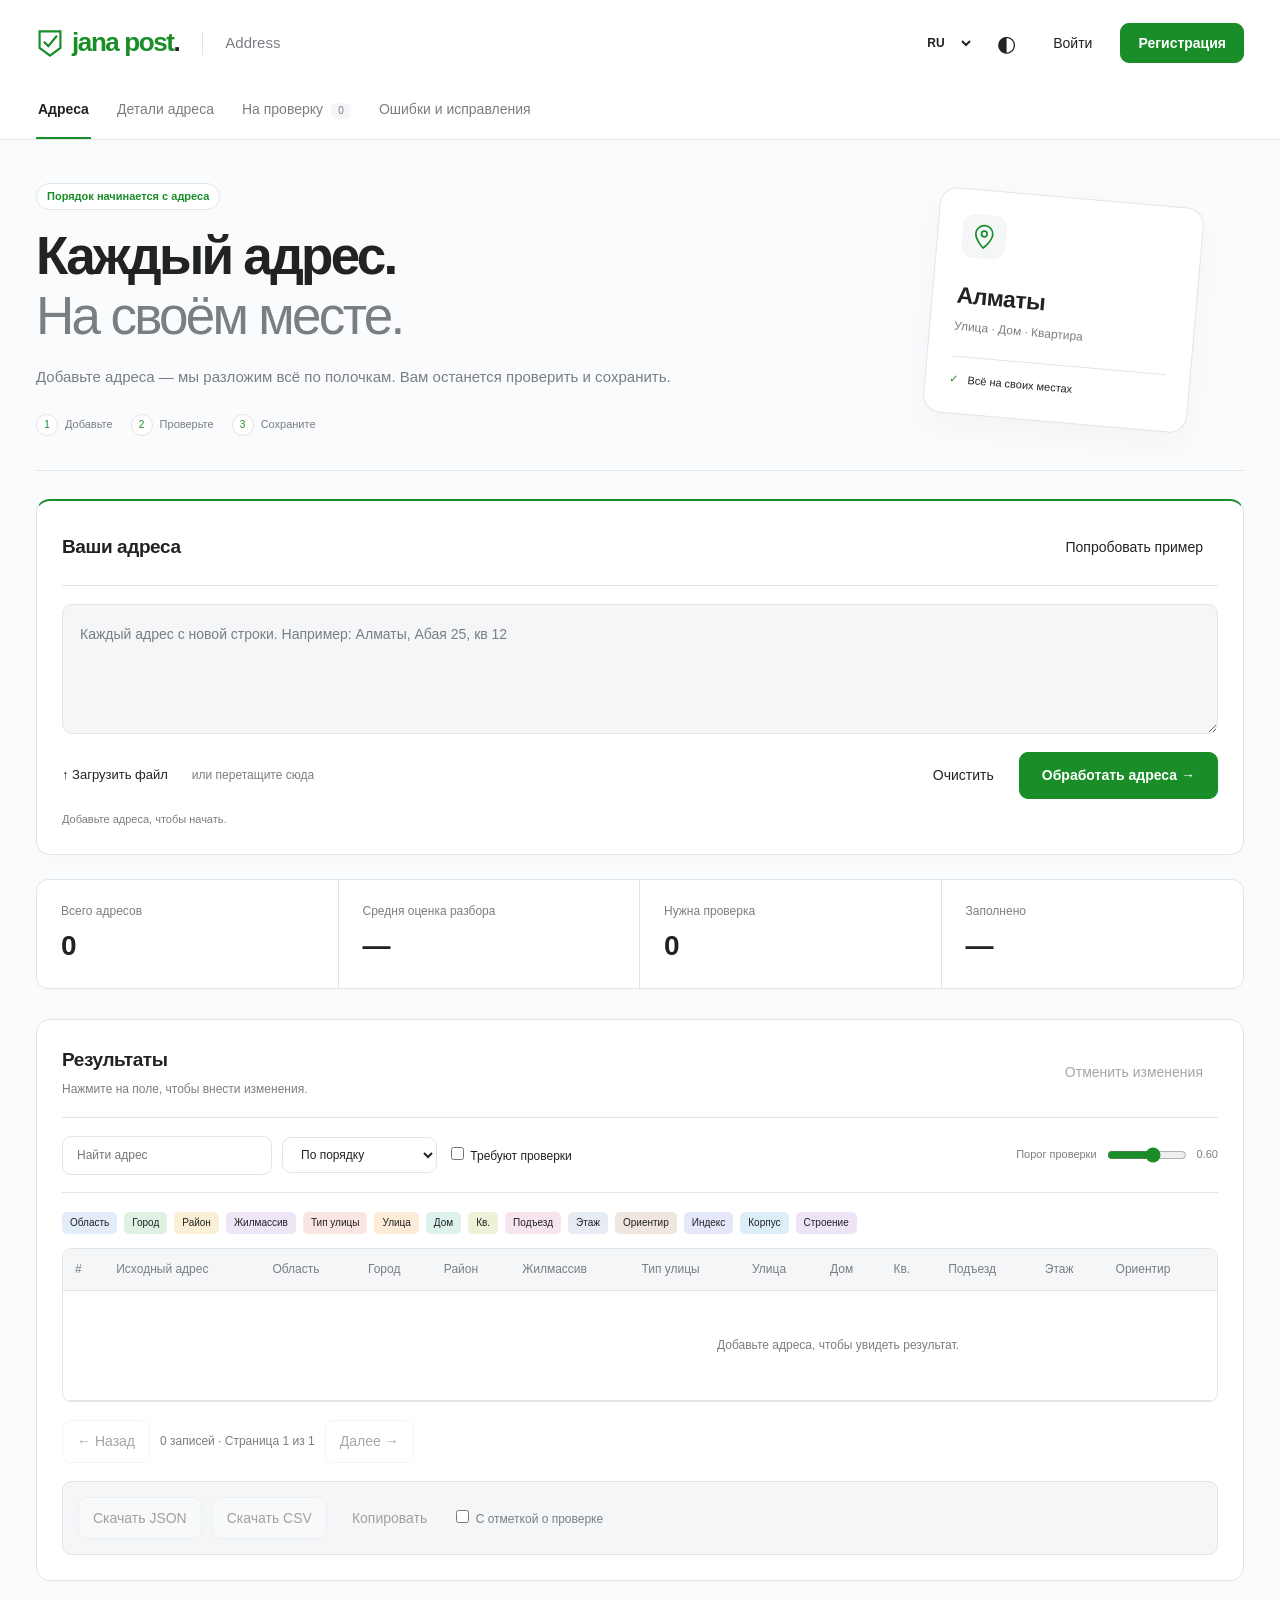
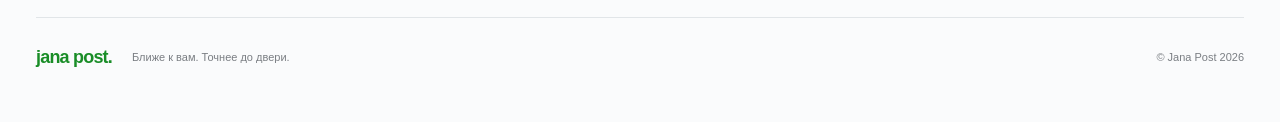
==== commit a41f503e: "Improve address parsing and clean project artifacts" ====
--- a/app/static/index.html
+++ b/app/static/index.html
@@ -2,7 +2,67 @@
 :root[data-theme=dark]{--bg:#171819;--panel:#1e2021;--ink:#f3f4f4;--muted:#a5a9ac;--line:#323536;--green:#70d27e;--soft:#262829;--c-province:#27465f;--c-city:#21503a;--c-district:#5b4c1c;--c-living_area:#4a3560;--c-street_type:#613531;--c-street_name:#68451c;--c-house:#1f524f;--c-apartment:#4d5220;--c-entrance:#612d49;--c-floor:#37415a;--c-landmark:#4f3f31;color-scheme:dark}
 *{box-sizing:border-box}body{margin:0;background:var(--bg);color:var(--ink);font:14px/1.6 -apple-system,BlinkMacSystemFont,'SF Pro Text','Segoe UI',Arial,sans-serif;-webkit-font-smoothing:antialiased}button,input,textarea,select{font:inherit}button,.btn,select,input[type=search]{border:1px solid var(--line);border-radius:9px;padding:9px 14px;background:var(--panel);color:var(--ink)}button,.btn{cursor:pointer;transition:background .16s}button:hover,.btn:hover{background:var(--soft)}button:disabled{opacity:.4;cursor:default}button.primary{background:var(--green);border-color:var(--green);color:white;padding:11px 22px;font-weight:600}button.primary:hover{filter:brightness(.95)}:root[data-theme=dark] button.primary{color:#111c12}.quiet{border-color:transparent;background:transparent}.compact{padding:8px 17px!important}.icon-button{border:0;font-size:22px;width:38px;height:38px;padding:0}button:focus-visible,input:focus-visible,textarea:focus-visible,select:focus-visible,[contenteditable]:focus-visible,a:focus-visible,.btn:focus-visible{outline:2px solid var(--green);outline-offset:3px}a{color:inherit;text-decoration:none}header{position:sticky;top:0;background:var(--bg);border-bottom:1px solid var(--line);z-index:5}.top{max-width:1320px;margin:auto;display:flex;align-items:center;gap:13px;padding:22px 36px}.brand{display:flex;align-items:center;gap:8px;font-size:26px;font-weight:750;letter-spacing:-1.4px;color:var(--green)}.brand svg{width:28px;height:33px}.brand-dot{color:var(--ink)}.product{border-left:1px solid var(--line);margin-left:10px;padding-left:22px;color:var(--muted);font-size:15px}.spacer{flex:1}#language{border:0;background:transparent;padding:5px;font-size:12px;font-weight:600}#account{display:flex;align-items:center;gap:6px}nav{max-width:1320px;margin:auto;display:flex;gap:24px;padding:0 36px;overflow:auto}nav button{white-space:nowrap;padding:12px 2px 16px;background:transparent;border:0;border-bottom:2px solid transparent;border-radius:0;color:var(--muted)}nav button[aria-selected=true]{border-color:var(--green);color:var(--ink);font-weight:600}.count{display:inline-flex;align-items:center;justify-content:center;background:var(--soft);border-radius:6px;min-width:20px;padding:0 4px;font-size:10px;margin-left:4px}main{max-width:1320px;margin:auto;padding:0 36px 25px;min-width:0}.hero{padding:60px 0 54px;display:flex;align-items:center;justify-content:space-between;gap:36px}.eyebrow{font-size:12px;color:var(--green);font-weight:600}.hero h1{font-size:clamp(34px,4.5vw,58px);font-weight:650;line-height:1.12;letter-spacing:-2.7px;margin:16px 0}.hero h1 span{color:var(--muted);font-weight:500}.hero p{font-size:15px;line-height:1.8;color:var(--muted);margin:18px 0 0}.hero-card{width:265px;flex-shrink:0;border:1px solid var(--line);border-radius:18px;padding:24px;transform:rotate(5deg);margin-right:48px;box-shadow:0 14px 40px #00000005;background:var(--panel)}.pin{width:44px;height:44px;background:var(--soft);border-radius:12px;padding:7px;color:var(--green)}.pin svg{width:30px;height:30px}.sample-city{font-size:23px;letter-spacing:-.5px;font-weight:600;margin-top:20px}.sample-address{font-size:12px;color:var(--muted);margin-top:3px}.sample-check{border-top:1px solid var(--line);padding-top:14px;margin-top:20px;font-size:11px}.sample-check>span:first-child{color:var(--green);margin-right:6px}.panel{padding:25px;border:1px solid var(--line);border-radius:14px;background:var(--panel);margin-bottom:24px;min-width:0}.sectionhead{display:flex;align-items:center;gap:14px;flex-wrap:wrap;margin-bottom:18px}h2{font-size:19px;letter-spacing:-.4px;margin:0;font-weight:600}.muted{color:var(--muted)}.small{font-size:12px}.sectionhead p{margin:5px 0 0}textarea{display:block;width:100%;min-height:130px;resize:vertical;border:1px solid var(--line);border-radius:10px;padding:17px;background:var(--soft);color:var(--ink);font:inherit;line-height:1.8}textarea::placeholder{color:var(--muted)}.input-bottom,.bar{display:flex;align-items:center;gap:10px;flex-wrap:wrap;margin-top:18px}.drop{display:flex;align-items:center;gap:10px;flex-wrap:wrap;font-size:12px}.drop.over{outline:2px dashed var(--green);outline-offset:6px}.drop .btn{border:0;padding-left:0;font-size:13px}.statusbar{margin-top:12px;min-height:18px}#status{font-size:11px;color:var(--muted)}#status.err,#authError{color:#c23f35}.kpis{display:grid;grid-template-columns:repeat(4,minmax(0,1fr));border:1px solid var(--line);border-radius:12px;margin-bottom:30px}.kpi{padding:19px 24px;border-right:1px solid var(--line)}.kpi:last-child{border:0}.kpi span{font-size:12px;color:var(--muted)}.kpi b{display:block;margin-top:3px;font-size:28px;font-weight:550;letter-spacing:-1px}.filters{font-size:12px}.filters input[type=search]{min-width:210px}.threshold{display:flex;align-items:center;gap:8px;font-size:11px;color:var(--muted)}input[type=range]{width:80px;accent-color:var(--green)}input[type=checkbox]{accent-color:var(--green)}.legend{display:flex;gap:7px;flex-wrap:wrap;margin:19px 0 14px}.chip{font-size:10px;border:0;border-radius:5px;padding:3px 8px}.chip[aria-pressed=false]{opacity:.3}.wrap{overflow:auto;max-height:550px;border:1px solid var(--line);border-radius:9px}table{width:100%;min-width:1550px;border-collapse:collapse}th,td{border-bottom:1px solid var(--line);padding:11px 12px;font-size:12px;text-align:left;vertical-align:top}th{position:sticky;top:0;z-index:1;background:var(--soft);font-weight:500;color:var(--muted);white-space:nowrap}td.raw{min-width:300px;line-height:2.1}td.f{min-width:90px}td.f:empty:before{content:'—';color:var(--muted)}td:first-child button{display:block;font-size:11px;padding:2px 8px;border:0;color:var(--muted)}.edited{box-shadow:inset 0 -2px var(--green)}mark{padding:2px;border-radius:3px;color:inherit}.badge{display:inline-block;padding:3px 9px;border-radius:7px;font-size:11px;white-space:nowrap}.good{color:#267139;background:#eaf6ed}.medium{color:#886b24;background:#faf4e5}.low{color:#a54539;background:#fbeeea}.empty{padding:45px 15px;text-align:center;color:var(--muted)}.export-bar{border-top:1px solid var(--line);padding-top:18px}.detail{display:grid;grid-template-columns:1.15fr 1fr;gap:35px;margin-top:25px}.bigraw{font-size:25px;line-height:2;overflow-wrap:anywhere}.fields{display:grid;grid-template-columns:1fr 1fr;gap:10px}.field{padding:10px 12px;border:1px solid var(--line);border-radius:8px;min-width:0}.field label{display:block;font-size:11px;color:var(--muted)}.field div{overflow-wrap:anywhere}.field input{width:100%;min-width:0;border:0;background:transparent;color:var(--ink);padding:6px 0}.tag{display:inline-block;font-size:11px;color:var(--green);margin-top:9px}progress{width:100%;height:5px;accent-color:var(--green)}footer{display:flex;align-items:center;gap:20px;font-size:11px;color:var(--muted);padding:25px 0;border-top:1px solid var(--line);margin-top:36px}.footer-brand{font-size:18px;color:var(--green);font-weight:700;letter-spacing:-.8px}dialog{max-width:430px;width:calc(100% - 32px);padding:38px;border:1px solid var(--line);border-radius:20px;background:var(--panel);color:var(--ink);box-shadow:0 25px 90px #0002}dialog::backdrop{background:#10182055;backdrop-filter:blur(4px)}.close-auth{position:absolute;right:12px;top:10px;border:0;font-size:24px;background:transparent;color:var(--muted)}.auth-brand{font-size:25px;font-weight:750;color:var(--green);letter-spacing:-1px;margin-bottom:25px}dialog h2{font-size:27px;letter-spacing:-.8px}dialog p{font-size:13px}#authForm label{display:block;font-size:12px;font-weight:500;margin:16px 0 7px}#authForm input{display:block;width:100%;border:1px solid var(--line);background:var(--soft);color:var(--ink);border-radius:9px;padding:12px}#authForm .primary{width:100%;margin-top:16px}.password-wrap{position:relative}.password-wrap input{padding-right:45px!important}.password-wrap button{position:absolute;right:4px;top:5px;border:0;background:transparent;color:var(--muted);padding:6px 10px}#authError{font-size:12px;min-height:20px}.auth-switch{font-size:12px;text-align:center;margin-top:15px}.auth-switch button{color:var(--green);padding:3px}.auth-loading{opacity:.6}#toast{position:fixed;bottom:25px;left:50%;transform:translateX(-50%);padding:12px 20px;background:var(--ink);color:var(--bg);border-radius:12px;z-index:10;max-width:90%;font-size:13px}[hidden]{display:none!important}#run.busy:before{content:'';display:inline-block;width:11px;height:11px;border:2px solid currentColor;border-right-color:transparent;border-radius:50%;margin-right:8px;animation:spin .7s linear infinite}@keyframes spin{to{transform:rotate(360deg)}}@media(max-width:850px){.top{padding:18px 20px;gap:8px}.product{margin-left:2px;padding-left:12px}.hero-card{margin-right:12px;width:225px}.hero{gap:20px}main{padding:0 20px 20px}nav{padding:0 20px}.detail{grid-template-columns:1fr}.threshold{width:100%}.input-bottom>.spacer{display:none}.input-bottom>.drop{width:100%}.input-bottom>#clear{margin-left:auto}}@media(max-width:600px){.top{flex-wrap:wrap;padding:15px 16px}.brand{font-size:23px}.brand svg{width:24px}.product{display:none}#openRegister{padding:7px 9px!important;font-size:11px}#openLogin{padding:7px;font-size:12px}#language{font-size:11px}.icon-button{width:27px}.hero{padding:36px 0 30px}.hero-card{display:none}.hero h1{letter-spacing:-1.5px;font-size:40px}.hero p{font-size:13px}main{padding:0 16px 20px}nav{padding:0 16px;gap:24px}nav button{font-size:12px}.panel{padding:17px}.kpis{grid-template-columns:1fr 1fr}.kpi{padding:16px}.kpi:nth-child(2){border-right:0}.kpi:nth-child(-n+2){border-bottom:1px solid var(--line)}.kpi b{font-size:25px}.kpi span{font-size:10px}.filters input[type=search]{width:100%}.fields{grid-template-columns:1fr}footer{gap:12px;flex-wrap:wrap}footer .spacer{display:none}dialog{padding:30px 25px}#account{gap:0}#accountName{max-width:95px;overflow:hidden;text-overflow:ellipsis;white-space:nowrap;padding:5px}#logout{font-size:11px;padding:5px}}@media(prefers-reduced-motion:reduce){*{transition:none!important;animation:none!important}}
 .bar select{max-width:100%}#recordSelect{flex:1;min-width:100px;width:0}.detail>*{min-width:0}
-/* Лёгкое разделение секций без потери белой основы. */
+
+@media(max-width:900px){
+  .top{gap:8px}
+  .hero{gap:20px}
+  .hero-card{margin-right:8px}
+  .panel{min-width:0}
+  .wrap,.errors-wrap{max-width:100%;overscroll-behavior-x:contain;-webkit-overflow-scrolling:touch}
+  .map-panel{min-width:0}
+  #mapAddress{min-width:min(220px,100%)}
+}
+@media(max-width:600px){
+  html,body{max-width:100%;overflow-x:hidden}
+  .top{padding:12px 14px;gap:6px}
+  .brand{flex:none}
+  .top>.spacer{display:none}
+  #language{margin-left:auto}
+  #openLogin,#openRegister,#account,#theme,#language{flex:0 0 auto}
+  nav{gap:18px;scrollbar-width:none;overscroll-behavior-x:contain}
+  nav::-webkit-scrollbar{display:none}
+  main{padding-right:12px;padding-left:12px}
+  .hero{padding:30px 0 24px}
+  .hero h1{font-size:clamp(32px,9vw,40px);overflow-wrap:anywhere}
+  .panel{padding:14px;border-radius:11px}
+  .sectionhead{align-items:flex-start;gap:9px}
+  .sectionhead>.spacer{display:none}
+  .sectionhead>button{max-width:100%;white-space:normal}
+  .bar{align-items:stretch;gap:8px}
+  .bar>*{min-width:0;max-width:100%}
+  .bar button{min-height:42px}
+  .input-bottom>.spacer,.export-bar>.spacer{display:none}
+  .input-bottom>button,.export-bar>button{flex:1 1 auto}
+  .filters{align-items:stretch}
+  .filters input[type=search],.filters select{width:100%;min-width:0}
+  .filters>label:not(.threshold){flex:1 1 100%}
+  .threshold{display:grid;grid-template-columns:auto minmax(50px,1fr) auto;gap:8px}
+  .threshold input[type=range]{width:100%;min-width:0}
+  .kpi{min-width:0;padding:13px 10px;overflow-wrap:anywhere}
+  .kpi b{font-size:clamp(20px,7vw,25px)}
+  .map-panel{padding:13px}
+  .map-panel .bar>*{flex:1 1 100%;width:100%}
+  .map-panel .bar label{display:flex;align-items:flex-start;gap:6px}
+  #mapAddress{min-width:0}
+  #addressMap{height:clamp(230px,55vh,360px);min-height:230px}
+  .detail{gap:20px}
+  .bigraw{font-size:20px;line-height:1.7}
+  .fields{grid-template-columns:minmax(0,1fr)}
+  .expected-fields{grid-template-columns:minmax(0,auto) minmax(0,1fr)}
+  .wrap,.errors-wrap{width:100%;max-width:calc(100vw - 54px);overflow:auto;touch-action:pan-x pan-y}
+  footer{align-items:flex-start}
+  dialog{width:calc(100vw - 24px);max-width:430px;max-height:calc(100dvh - 24px);overflow:auto;padding:28px 20px}
+}
+@media(max-width:380px){
+  .brand{font-size:20px;letter-spacing:-1px}
+  .brand svg{width:21px;height:28px}
+  .top{gap:4px}
+  #openLogin{padding:6px 5px;font-size:11px}
+  #openRegister{padding:6px 7px!important;font-size:10px}
+  .kpi span{font-size:9px}
+  .panel{padding:11px}
+  .wrap,.errors-wrap{max-width:calc(100vw - 46px)}
+}
 :root{--bg:#fafbfc;--line:#e1e5e8;--soft:#f4f6f7}:root[data-theme=dark]{--bg:#171819;--line:#383d40;--soft:#272b2d}
 header{background:var(--panel)}body,header,.panel,.kpis,.hero-card,button,textarea,input,select,dialog,footer{transition:background-color .24s ease,color .24s ease,border-color .24s ease,box-shadow .24s ease}
 .hero{padding:43px 0 34px;margin-bottom:28px;border-bottom:1px solid var(--line)}.hero h1{font-size:clamp(34px,4.2vw,53px)}.hero .eyebrow{display:inline-block;background:var(--panel);border:1px solid var(--line);padding:4px 10px;border-radius:20px;font-size:11px}
@@ -17,19 +77,19 @@
 .validation-summary,.record-checks{border:1px solid #ead7a9;background:#fffaf0;color:#806328;border-radius:9px;padding:12px 14px;font-size:12px;margin:16px 0}.record-checks ul{padding-left:18px;margin:6px 0 0}.record-checks li+li{margin-top:4px}:root[data-theme=dark] .validation-summary,:root[data-theme=dark] .record-checks{background:#302a1e;border-color:#625333;color:#ead5a0}.field small{display:block;font-size:10px;margin-top:5px}.errors-table{min-width:1120px}.errors-table td{min-width:160px;max-width:290px;line-height:1.7}.errors-table td:first-child{min-width:250px}.errors-table td:last-child{min-width:130px}.errors-table p{overflow-wrap:anywhere}.expected-fields{display:grid;grid-template-columns:auto 1fr;gap:5px 12px;font-size:11px;margin:10px 0 0}.expected-fields dt{color:var(--muted)}.expected-fields dd{margin:0;overflow-wrap:anywhere}.errors-wrap{max-height:680px}
 .record-checks li{padding:7px 0}.record-checks li p{margin:4px 0;font-size:11px;opacity:.85}.review-info{list-style-type:circle;color:var(--muted)}.review-choices{display:flex;flex-wrap:wrap;gap:6px;margin:7px 0}.review-choices button{font-size:11px;padding:5px 9px}#queueReason{max-width:100%;font-size:12px}:root{--c-postal_code:#e5e8fb}:root[data-theme=dark]{--c-postal_code:#333b63}
 :root{--c-building:#dceef7;--c-structure:#ede4f6}:root[data-theme=dark]{--c-building:#263e4c;--c-structure:#453353}
+#addressMap{height:360px;min-height:240px;border:1px solid var(--line);border-radius:9px;overflow:hidden;margin-top:12px}.map-panel{border:1px solid var(--line);border-radius:12px;padding:20px;margin:18px 0;background:var(--panel)}.map-panel .sectionhead{margin-bottom:8px}.map-attribution{text-align:right;font-size:10px;color:var(--muted);margin-top:4px}#mapAddress{flex:1;min-width:220px}
 </style></head><body>
 <header><div class="top"><a href="#" class="brand" aria-label="Jana Post"><svg viewBox="0 0 32 38" fill="none" aria-hidden="true"><path d="M4 5h24v19L16 33 4 24Z" stroke="currentColor" stroke-width="2.5"/><path d="m9 17 5 5 10-12" stroke="currentColor" stroke-width="2.5"/></svg><span>jana post<span class="brand-dot">.</span></span></a><span class="product">Address</span><span class="spacer"></span><select id="language" aria-label="Язык / Тіл"><option value="ru">RU</option><option value="kk">ҚАЗ</option></select><button id="theme" class="icon-button" data-i18n-aria="Переключить тему" aria-label="Переключить тему">◐</button><button id="openLogin" class="quiet" data-i18n>Войти</button><button id="openRegister" class="primary compact" data-i18n>Регистрация</button><div id="account" hidden><button id="accountName" class="quiet"></button><button id="logout" data-i18n>Выйти</button></div></div><nav role="tablist" aria-label="Разделы"><button role="tab" data-tab="parse" aria-selected="true" data-i18n>Адреса</button><button role="tab" data-tab="tokens" aria-selected="false" data-i18n>Детали адреса</button><button role="tab" data-tab="queue" aria-selected="false"><span data-i18n>На проверку</span> <span id="qcount" class="count">0</span></button><button role="tab" data-tab="errors" aria-selected="false" data-i18n>Ошибки и исправления</button></nav></header>
 <main><div class="hero"><div><span class="eyebrow" data-i18n>Порядок начинается с адреса</span><h1 id="title">Каждый адрес.<br><span>На своём месте.</span></h1><p id="subtitle" data-i18n>Добавьте адреса — мы разложим всё по полочкам.<br>Вам останется проверить и сохранить.</p><div class="hero-steps" aria-label=""><span data-i18n>Добавьте</span><span data-i18n>Проверьте</span><span data-i18n>Сохраните</span></div></div><div class="hero-card" aria-hidden="true"><div class="pin"><svg viewBox="0 0 32 32" fill="none"><path d="M25 13c0 7-9 15-9 15S7 20 7 13a9 9 0 1 1 18 0Z" stroke="currentColor" stroke-width="1.8"/><circle cx="16" cy="13" r="3" stroke="currentColor" stroke-width="1.8"/></svg></div><div class="sample-city">Алматы</div><div class="sample-address" data-i18n>Улица · Дом · Квартира</div><div class="sample-check"><span>✓</span> <span data-i18n>Всё на своих местах</span></div></div></div>
 <section id="parse" role="tabpanel"><div class="panel input-panel"><div class="sectionhead"><h2 data-i18n>Ваши адреса</h2><span class="spacer"></span><button id="example" class="quiet" data-i18n>Попробовать пример</button></div><textarea id="input" data-i18n-placeholder="Каждый адрес с новой строки. Например: Алматы, Абая 25, кв 12" placeholder="Каждый адрес с новой строки. Например: Алматы, Абая 25, кв 12" data-i18n-aria="Адреса" aria-label="Адреса"></textarea><div class="input-bottom"><div id="drop" class="drop"><label class="btn" for="file" tabindex="0" data-i18n>↑ Загрузить файл</label><input type="file" id="file" accept=".json,.txt" hidden><span class="muted" data-i18n>или перетащите сюда</span></div><span class="spacer"></span><button id="clear" class="quiet" data-i18n>Очистить</button><button class="primary" id="run" data-i18n>Обработать адреса →</button></div><div class="bar statusbar"><div id="status" role="status" aria-live="polite" data-i18n>Добавьте адреса, чтобы начать.</div><button id="retry" hidden data-i18n>Повторить</button></div></div>
-<div class="kpis"><div class="kpi"><span data-i18n>Всего адресов</span><b id="total">0</b></div><div class="kpi"><span data-i18n>Уверенность распознавания</span><b id="average">—</b></div><div class="kpi"><span data-i18n>Нужна проверка</span><b id="uncertain">0</b></div><div class="kpi"><span data-i18n>Заполнено</span><b id="filled">—</b></div></div>
-<div class="panel"><div class="sectionhead"><div><h2 data-i18n>Результаты</h2><p class="muted small" data-i18n>Нажмите на поле, чтобы внести изменения.</p></div><span class="spacer"></span><button id="undo" class="quiet" data-i18n>Отменить изменения</button></div><div class="bar filters"><input id="search" type="search" data-i18n-placeholder="Найти адрес" placeholder="Найти адрес" data-i18n-aria="Поиск адресов" aria-label="Поиск адресов"><select id="sort" data-i18n-aria="Сортировка" aria-label="Сортировка"><option value="original" data-i18n>По порядку</option><option value="asc" data-i18n>Сначала неточные</option><option value="desc" data-i18n>Сначала точные</option></select><label><input type="checkbox" id="onlylow"> <span data-i18n>Требуют проверки</span></label><span class="spacer"></span><label class="threshold"><span data-i18n>Порог проверки</span> <input id="threshold" type="range" min="0" max="1" step="0.05" value="0.6"> <output id="thresholdValue">0.60</output></label></div><div class="coverage" id="coverage" hidden></div><div id="validationSummary" class="validation-summary" role="status" hidden></div><div class="legend" id="legend"></div><div class="wrap"><table><thead id="thead"></thead><tbody id="tbody"></tbody></table></div><div class="bar"><button id="prev" data-i18n>← Назад</button><span id="page" class="muted small"></span><button id="next" data-i18n>Далее →</button><span class="spacer"></span></div><div class="bar export-bar"><button id="dlJson" disabled data-i18n>Скачать JSON</button><button id="dlCsv" disabled data-i18n>Скачать CSV</button><button id="copy" class="quiet" disabled data-i18n>Копировать</button><label class="muted small"><input id="exportReviewed" type="checkbox"> <span data-i18n>С отметкой о проверке</span></label></div></div></section>
+<div class="kpis"><div class="kpi"><span data-i18n>Всего адресов</span><b id="total">0</b></div><div class="kpi"><span data-i18n title="Эвристическая оценка разбора, не статистическая вероятность правильного ответа.">Средня оценка разбора</span><b id="average">—</b></div><div class="kpi"><span data-i18n>Нужна проверка</span><b id="uncertain">0</b></div><div class="kpi"><span data-i18n>Заполнено</span><b id="filled">—</b></div></div>
+<div class="panel"><div class="sectionhead"><div><h2 data-i18n>Результаты</h2><p class="muted small" data-i18n>Нажмите на поле, чтобы внести изменения.</p></div><span class="spacer"></span><button id="undo" class="quiet" data-i18n>Отменить изменения</button></div><div class="bar filters"><input id="search" type="search" data-i18n-placeholder="Найти адрес" placeholder="Найти адрес" data-i18n-aria="Поиск адресов" aria-label="Поиск адресов"><select id="sort" data-i18n-aria="Сортировка" aria-label="Сортировка"><option value="original" data-i18n>По порядку</option><option value="asc" data-i18n>Сначала неточные</option><option value="desc" data-i18n>Сначала точные</option></select><label><input type="checkbox" id="onlylow"> <span data-i18n>Требуют проверки</span></label><span class="spacer"></span><label class="threshold"><span data-i18n>Порог проверки</span> <input id="threshold" type="range" min="0" max="1" step="0.05" value="0.6"> <output id="thresholdValue">0.60</output></label></div><div class="coverage" id="coverage" hidden></div><div id="validationSummary" class="validation-summary" role="status" hidden></div><div class="legend" id="legend"></div><div id="mapPanel" class="map-panel" hidden><div class="sectionhead"><div><h2 data-i18n>Точка на карте 2GIS</h2><p class="muted small" data-i18n>Выберите адрес и подтвердите отправку в 2GIS для поиска координат.</p></div></div><div class="bar"><select id="mapAddress" aria-label="Адрес на карте"></select><label class="muted small"><input id="mapConsent" type="checkbox"> <span data-i18n>Отправить выбранный адрес в 2GIS</span></label><button id="showMap" class="primary" disabled data-i18n>Показать на карте</button></div><div id="mapStatus" class="muted small" role="status"></div><div id="addressMap" aria-label="Карта 2GIS"></div><div class="map-attribution">© 2GIS</div></div><div class="wrap"><table><thead id="thead"></thead><tbody id="tbody"></tbody></table></div><div class="bar"><button id="prev" data-i18n>← Назад</button><span id="page" class="muted small"></span><button id="next" data-i18n>Далее →</button><span class="spacer"></span></div><div class="bar export-bar"><button id="dlJson" disabled data-i18n>Скачать JSON</button><button id="dlCsv" disabled data-i18n>Скачать CSV</button><button id="copy" class="quiet" disabled data-i18n>Копировать</button><label class="muted small"><input id="exportReviewed" type="checkbox"> <span data-i18n>С отметкой о проверке</span></label></div></div></section>
 <section id="tokens" role="tabpanel" hidden><div class="panel"><div class="sectionhead"><div><h2 data-i18n>Подсветка токенов</h2><p class="muted small" data-i18n>Один цвет — одно поле. Нажмите на значение справа, чтобы исправить его.</p></div><span class="spacer"></span><button id="tokenDemo" data-i18n>Показать пример</button><button id="tokenUndo" class="quiet" data-i18n>Отменить изменения адреса</button></div><div class="bar"><button id="tokenPrev" data-i18n>← Предыдущий</button><select id="recordSelect" data-i18n-aria="Выбрать адрес" aria-label="Выбрать адрес"></select><button id="tokenNext" data-i18n>Следующий →</button></div><div class="legend" id="tokenLegend"></div><div id="tokenDetail"></div></div></section>
 <section id="queue" role="tabpanel" hidden><div class="panel"><div class="sectionhead"><h2 data-i18n>Неуверенные сначала</h2><select id="queueReason" data-i18n-aria="Причина проверки" aria-label="Причина проверки"><option value="all" data-i18n>Все причины</option><option value="missing" data-i18n>Не хватает полей</option><option value="geo" data-i18n>Сомнения в географии</option><option value="postal" data-i18n>Почтовый индекс</option><option value="ambiguous" data-i18n>Неоднозначная запись</option></select><span class="spacer"></span><label><input id="queueAll" type="checkbox"> <span data-i18n>Показать все</span></label></div><p class="muted" data-i18n>Проверьте выделенные адреса и при необходимости исправьте поля.</p><div id="progressText" class="small"></div><progress id="progress" value="0" max="1"></progress><div id="queueDetail"></div><div class="bar"><button id="queueBack" data-i18n>← Назад</button><button id="confirm" class="primary" data-i18n>Подтвердить</button><button id="fixConfirm" data-i18n>Сохранить и подтвердить</button><button id="skip" class="quiet" data-i18n>Пропустить →</button></div><div class="bar export-bar"><button id="queueJson" disabled data-i18n>Скачать JSON</button><button id="queueCsv" disabled data-i18n>Скачать CSV</button><label class="muted small"><input type="checkbox" id="queueReviewed"> <span data-i18n>С отметкой о проверке</span></label></div></div></section>
 <section id="errors" role="tabpanel" hidden><div class="panel"><div class="sectionhead"><div><h2 data-i18n>Ошибки и что мы с ними сделали</h2><p class="muted small" data-i18n>Реальные примеры, исправления и результаты проверок. Без выдуманных метрик.</p></div></div><div class="bar filters"><input id="errorSearch" type="search" data-i18n-placeholder="Найти пример" placeholder="Найти пример" data-i18n-aria="Поиск примеров" aria-label="Поиск примеров"><select id="errorCategory" data-i18n-aria="Категория" aria-label="Категория"></select></div><div class="wrap errors-wrap"><table class="errors-table"><thead><tr><th data-i18n>Пример</th><th data-i18n>Проблема</th><th data-i18n>Что исправили</th><th data-i18n>Результат проверки</th><th></th></tr></thead><tbody id="errorsBody"></tbody></table></div><p class="muted small" data-i18n>Кнопка проверки отправляет исходный пример на обработку. Результаты в таблице подтверждены автоматическими проверками.</p></div></section>
 <footer><a class="footer-brand" href="#">jana post.</a><span data-i18n>Ближе к вам. Точнее до двери.</span><span class="spacer"></span><span>© Jana Post 2026</span></footer></main>
 <dialog id="authDialog" aria-labelledby="authTitle"><button id="closeAuth" class="close-auth" data-i18n-aria="Закрыть" aria-label="Закрыть">×</button><div class="auth-brand">jana post.</div><h2 id="authTitle"></h2><p id="authSubtitle" class="muted"></p><form id="authForm"><div id="nameGroup"><label for="authName" data-i18n>Ваше имя</label><input id="authName" name="name" autocomplete="name" maxlength="80"></div><label for="authEmail" data-i18n>Электронная почта</label><input id="authEmail" name="email" type="email" autocomplete="email" required maxlength="254"><label for="authPassword" data-i18n>Пароль</label><div class="password-wrap"><input id="authPassword" name="password" type="password" autocomplete="current-password" minlength="10" maxlength="128" required><button type="button" id="showPassword" data-i18n-aria="Показать пароль" aria-label="Показать пароль">◉</button></div><p id="passwordHint" class="muted small" data-i18n>Не менее 10 символов.</p><div id="authError" role="alert"></div><button class="primary" id="authSubmit" type="submit"></button></form><div class="auth-switch"><span id="authSwitchText"></span> <button id="authSwitch" class="quiet"></button></div></dialog>
-<div id="toast" role="status" hidden></div><script id="errors-data" type="application/json">[{"category": {"ru": "География без запятых", "kk": "Үтірсіз география"}, "example": "жм пуси улица гарова астана алматинская область район сарыаркинский 3дом кварт4 подьедз5 эт4 под магазином алена", "before": {"ru": "Город, область и район попадали в название улицы. Этаж определялся как 5 вместо 4, ориентир терялся.", "kk": "Қала, облыс пен аудан көше атауына қосылған. Қабат 4 орнына 5 болып анықталып, бағдар жоғалған."}, "fix": {"ru": "География выделяется отдельно. Слитные маркеры сохраняют связь с числом. Противоречие города и области снижает уверенность и требует проверки.", "kk": "География бөлек алынады. Бірге жазылған белгілер өз санымен байланысады. Қала мен облыс қайшылығы сенімділікті төмендетіп, тексеруді талап етеді."}, "expected": {"province": "Алматинская область", "city": "астана", "district": "сарыаркинский", "living_area": "пуси", "street_type": "улица", "street_name": "гарова", "house": "3", "apartment": "4", "entrance": "5", "floor": "4", "landmark": "под магазином алена", "confidence": 0.55}}, {"category": {"ru": "Жилмассив и опечатки", "kk": "Тұрғын алап және қате жазу"}, "example": "жм Коктал1 преулок xxx дм1", "before": {"ru": "Жм не выделялся в жилмассив, а преулок и дм не распознавались.", "kk": "Жм тұрғын алап ретінде бөлінбей, преулок және дм белгілері танылмаған."}, "fix": {"ru": "Добавлены варианты жилмассива, сокращение дм и исправление одной пропущенной буквы в служебных словах.", "kk": "Тұрғын алап нұсқалары, дм қысқартуы және қызметтік сөздердегі бір түсіп қалған әріпті түзету қосылды."}, "expected": {"living_area": "Коктал 1", "street_type": "переулок", "street_name": "xxx", "house": "1"}}, {"category": {"ru": "Квартира, подъезд и этаж", "kk": "Пәтер, кіреберіс және қабат"}, "example": "ул Абая 3дом кварт4 подьедз5 эт4", "before": {"ru": "Кварт и подьедз не распознавались; соседние числа могли попадать в другие поля.", "kk": "Кварт және подьедз танылмаған; көрші сандар басқа өрістерге түсуі мүмкін болған."}, "fix": {"ru": "Добавлены варианты маркеров. Связь в эт4 или 3дом определяется до разделения слов и чисел.", "kk": "Белгі нұсқалары қосылды. Эт4 не 3дом байланысы сөздер мен сандарды бөлмей тұрып анықталады."}, "expected": {"street_name": "Абая", "house": "3", "apartment": "4", "entrance": "5", "floor": "4"}}, {"category": {"ru": "Ориентир с предлогом", "kk": "Бағдардың толық атауы"}, "example": "Абая дом 3 этаж 4 под магазином алена", "before": {"ru": "Под мог восприниматься как подъезд, а магазином не считалось ориентиром.", "kk": "Под кіреберіс деп қабылданып, магазином бағдар ретінде танылмаған."}, "fix": {"ru": "Предлог сохраняется вместе с ориентиром. Под перед магазином не является маркером подъезда.", "kk": "Бағдар алдындағы сөз бірге сақталады. Под магазином тіркесіндегі под кіреберіс белгісі болып саналмайды."}, "expected": {"street_name": "Абая", "house": "3", "floor": "4", "entrance": null, "landmark": "под магазином алена"}}, {"category": {"ru": "Защита названий улиц", "kk": "Көше атауларын сақтау"}, "example": "улица Астана дом1", "before": {"ru": "При поиске города внутри строки есть риск принять название улицы за город.", "kk": "Жол ішінен қала іздегенде көше атауын қала деп қабылдау қаупі бар."}, "fix": {"ru": "Слово сразу после явного типа улицы остаётся её названием. Это защитная проверка нового правила.", "kk": "Көше түрінен кейінгі сөз көше атауы болып қалады. Бұл жаңа ереженің қорғаныс тексеруі."}, "expected": {"street_type": "улица", "street_name": "Астана", "house": "1", "city": null}}, {"category": {"ru": "Казахские маркеры и индекс", "kk": "Қазақша белгілер мен индекс"}, "example": "010000, Астана қаласы, Абай көшесі, 12 үй, 3 пәтер, 2 кіреберіс, 4 қабат", "before": {"ru": "Казахские служебные слова и индекс могли смешиваться с названием улицы.", "kk": "Қазақша белгілер мен индекс көше атауына қосылуы мүмкін болған."}, "fix": {"ru": "Маркеры RU/KK обрабатываются общими правилами, индекс выделяется отдельно.", "kk": "RU/KK белгілері ортақ ережелермен өңделіп, индекс бөлек алынады."}, "expected": {"city": "Астана", "street_name": "Абай", "house": "12", "apartment": "3", "entrance": "2", "floor": "4", "postal_code": "010000"}}, {"category": {"ru": "География после ориентира", "kk": "Бағдардан кейінгі география"}, "example": "улица Абая дом12 магазин Алена город Павлодар Павлодарская область", "before": {"ru": "География в конце строки попадала в ориентир.", "kk": "Жол соңындағы география бағдарға қосылған."}, "fix": {"ru": "Город и область извлекаются до границ ориентира независимо от порядка полей.", "kk": "Қала мен облыс өрістер ретіне тәуелсіз бағдардан бұрын алынады."}, "expected": {"city": "Павлодар", "province": "Павлодарская область", "street_name": "Абая", "house": "12", "landmark": "магазин Алена"}}, {"category": {"ru": "Корпус и строение", "kk": "Корпус пен құрылыс"}, "example": "Алматы, дом12корпус2строение1 улицаАбая", "before": {"ru": "Корпус и строение могли теряться или попадать в название улицы.", "kk": "Корпус пен құрылыс жоғалып не көше атауына қосылуы мүмкін болған."}, "fix": {"ru": "Добавлены отдельные поля и разбор слитных цепочек.", "kk": "Жеке өрістер мен бірге жазылған тізбекті бөлу қосылды."}, "expected": {"city": "Алматы", "house": "12", "building": "2", "structure": "1", "street_name": "Абая"}}]</script><script>const ADDRESS_LEXICON={"fields": {"apartment": ["квартира", "кварт", "кв", "пәтер", "пәтері", "пэтер", "flat", "kv", "apt", "appt", "apartment"], "building": ["корпус", "корп", "к", "блок", "block", "корпусы"], "entrance": ["подъезд", "подьезд", "подьедз", "подъедз", "подезд", "подъ", "под", "кіреберіс", "кіреберісі", "киреберис", "entrance"], "floor": ["этаж", "эт", "қабат", "қабаты", "кабат", "floor"], "house": ["дом", "дм", "д", "үй", "үйі", "уй", "house", "bld", "building"], "structure": ["строение", "стр", "құрылыс", "құрылысы"]}, "streets": {"бульвар": ["бульвар", "бул", "бульвары", "boulevard"], "квартал": ["квартал", "кв-л", "орам", "орамы"], "микрорайон": ["микрорайон", "мкрн", "мкр", "шағынаудан", "шағын-аудан", "ықшамаудан", "ықшам-аудан"], "набережная": ["набережная", "наб", "жағалау", "жағалауы"], "переулок": ["переулок", "пер", "тұйық", "тұйығы", "туйык", "lane"], "площадь": ["площадь", "пл", "алаң", "алаңы"], "проезд": ["проезд", "өтпе", "өткел"], "проспект": ["проспект", "просп", "пр-т", "пр", "даңғыл", "даңғылы", "дангылы", "avenue", "ave"], "тракт": ["тракт"], "тупик": ["тупик"], "улица": ["улица", "улиц", "ул", "көше", "көшесі", "көш", "косеси", "street", "st", "ul"], "шоссе": ["шоссе", "тасжол", "тасжолы"]}, "typos": {"aapartment": "apartment", "aaprtment": "apartment", "aartment": "apartment", "aavenue": "avenue", "aenue": "avenue", "aevnue": "avenue", "apaartment": "apartment", "aparment": "apartment", "aparmtent": "apartment", "aparrtment": "apartment", "apartemnt": "apartment", "apartent": "apartment", "apartmeent": "apartment", "apartmen": "apartment", "apartmennt": "apartment", "apartmentt": "apartment", "apartmet": "apartment", "apartmetn": "apartment", "apartmment": "apartment", "apartmnet": "apartment", "apartmnt": "apartment", "aparttment": "apartment", "apatment": "apartment", "apatrment": "apartment", "appartment": "apartment", "apratment": "apartment", "aprtment": "apartment", "aveenue": "avenue", "avene": "avenue", "aveneu": "avenue", "avennue": "avenue", "avenu": "avenue", "avenuee": "avenue", "avenuue": "avenue", "aveue": "avenue", "aveune": "avenue", "avneue": "avenue", "avnue": "avenue", "avvenue": "avenue", "bblock": "block", "bboulevard": "boulevard", "bbuilding": "building", "bilding": "building", "biulding": "building", "blck": "block", "blcok": "block", "bllock": "block", "bloc": "block", "blocck": "block", "blockk": "block", "blok": "block", "blokc": "block", "bloock": "block", "bock": "block", "bolck": "block", "bolevard": "boulevard", "boluevard": "boulevard", "booulevard": "boulevard", "bouelvard": "boulevard", "bouevard": "boulevard", "bouleard": "boulevard", "bouleavrd": "boulevard", "bouleevard": "boulevard", "boulevaard": "boulevard", "boulevad": "boulevard", "boulevadr": "boulevard", "boulevar": "boulevard", "boulevardd": "boulevard", "boulevarrd": "boulevard", "boulevrad": "boulevard", "boulevrd": "boulevard", "boulevvard": "boulevard", "boullevard": "boulevard", "boulvard": "boulevard", "boulveard": "boulevard", "bouulevard": "boulevard", "buiding": "building", "buidling": "building", "buiilding": "building", "buildding": "building", "buildig": "building", "buildign": "building", "buildiing": "building", "buildin": "building", "buildingg": "building", "buildinng": "building", "buildng": "building", "buildnig": "building", "builidng": "building", "builing": "building", "buillding": "building", "bulding": "building", "bulevard": "boulevard", "buliding": "building", "buolevard": "boulevard", "buuilding": "building", "eentrance": "entrance", "enntrance": "entrance", "enrance": "entrance", "enrtance": "entrance", "entance": "entrance", "entarnce": "entrance", "entraance": "entrance", "entrace": "entrance", "entracne": "entrance", "entranc": "entrance", "entrancce": "entrance", "entrancee": "entrance", "entrane": "entrance", "entranec": "entrance", "entrannce": "entrance", "entrnace": "entrance", "entrnce": "entrance", "entrrance": "entrance", "enttrance": "entrance", "etnrance": "entrance", "etrance": "entrance", "ffloor": "floor", "flloor": "floor", "floo": "floor", "flooor": "floor", "floorr": "floor", "flor": "floor", "floro": "floor", "folor": "floor", "foor": "floor", "hhouse": "house", "hoouse": "house", "hose": "house", "hosue": "house", "houe": "house", "houes": "house", "hous": "house", "housee": "house", "housse": "house", "houuse": "house", "huose": "house", "huse": "house", "lbock": "block", "lfoor": "floor", "lock": "block", "loor": "floor", "netrance": "entrance", "ntrance": "entrance", "obulevard": "boulevard", "ohuse": "house", "oulevard": "boulevard", "ouse": "house", "paartment": "apartment", "partment": "apartment", "sreet": "street", "srteet": "street", "sstreet": "street", "steet": "street", "steret": "street", "stree": "street", "streeet": "street", "streett": "street", "stret": "street", "strete": "street", "strreet": "street", "sttreet": "street", "treet": "street", "tsreet": "street", "ubilding": "building", "uilding": "building", "vaenue": "avenue", "venue": "avenue", "аалаңы": "алаңы", "аалңы": "алаңы", "ааңы": "алаңы", "абаты": "қабаты", "абережная": "набережная", "аднгылы": "дангылы", "адңғыл": "даңғыл", "адңғылы": "даңғылы", "ажғалау": "жағалау", "ажғалауы": "жағалауы", "акбат": "кабат", "алааңы": "алаңы", "алаы": "алаңы", "алаың": "алаңы", "алаң": "алаңы", "алаңыы": "алаңы", "алаңңы": "алаңы", "аллаңы": "алаңы", "алңаы": "алаңы", "алңы": "алаңы", "анбережная": "набережная", "ангылы": "дангылы", "асжол": "тасжол", "асжолы": "тасжолы", "атсжол": "тасжол", "атсжолы": "тасжолы", "ашғын-аудан": "шағын-аудан", "ашғынаудан": "шағынаудан", "ағалау": "жағалау", "ағалауы": "жағалауы", "ағын-аудан": "шағын-аудан", "ағынаудан": "шағынаудан", "ақбат": "қабат", "ақбаты": "қабаты", "аңғыл": "даңғыл", "аңғылы": "даңғылы", "ббульвар": "бульвар", "ббульвары": "бульвары", "блуьвар": "бульвар", "блуьвары": "бульвары", "бльвар": "бульвар", "бльвары": "бульвары", "булвар": "бульвар", "булвары": "бульвары", "булвьар": "бульвар", "булвьары": "бульвары", "булльвар": "бульвар", "булльвары": "бульвары", "бульавр": "бульвар", "бульавры": "бульвары", "бульар": "бульвар", "бульары": "бульвары", "бульва": "бульвар", "бульваар": "бульвар", "бульваары": "бульвары", "бульварр": "бульвар", "бульварры": "бульвары", "бульварыы": "бульвары", "бульваы": "бульвары", "бульваыр": "бульвары", "бульввар": "бульвар", "бульввары": "бульвары", "бульвр": "бульвар", "бульвра": "бульвар", "бульвраы": "бульвары", "бульвры": "бульвары", "булььвар": "бульвар", "булььвары": "бульвары", "буульвар": "бульвар", "буульвары": "бульвары", "буьвар": "бульвар", "буьвары": "бульвары", "буьлвар": "бульвар", "буьлвары": "бульвары", "варт": "кварт", "вартал": "квартал", "вартира": "квартира", "вкарт": "кварт", "вкартал": "квартал", "вкартира": "квартира", "даангылы": "дангылы", "дааңғыл": "даңғыл", "дааңғылы": "даңғылы", "дагнылы": "дангылы", "дагылы": "дангылы", "данггылы": "дангылы", "данглы": "дангылы", "данглыы": "дангылы", "дангыл": "дангылы", "дангыллы": "дангылы", "дангылыы": "дангылы", "дангыы": "дангылы", "дангыыл": "дангылы", "дангыылы": "дангылы", "даннгылы": "дангылы", "даныглы": "дангылы", "данылы": "дангылы", "дағыл": "даңғыл", "дағылы": "даңғылы", "дағңыл": "даңғыл", "дағңылы": "даңғылы", "даңыл": "даңғыл", "даңылы": "даңғылы", "даңығл": "даңғыл", "даңығлы": "даңғылы", "даңғл": "даңғыл", "даңғлыы": "даңғылы", "даңғы": "даңғыл", "даңғылл": "даңғыл", "даңғыллы": "даңғылы", "даңғылыы": "даңғылы", "даңғыы": "даңғылы", "даңғыылы": "даңғылы", "даңғғыл": "даңғыл", "даңғғылы": "даңғылы", "даңңғыл": "даңғыл", "даңңғылы": "даңғылы", "ддангылы": "дангылы", "ддаңғыл": "даңғыл", "ддаңғылы": "даңғылы", "днагылы": "дангылы", "днгылы": "дангылы", "дңағыл": "даңғыл", "дңағылы": "даңғылы", "дңғыл": "даңғыл", "дңғылы": "даңғылы", "епреулок": "переулок", "ереулок": "переулок", "жаалау": "жағалау", "жаалауы": "жағалауы", "жаағалау": "жағалау", "жаағалауы": "жағалауы", "жаағлау": "жағалау", "жаағлауы": "жағалауы", "жағаалау": "жағалау", "жағаалауы": "жағалауы", "жағаалу": "жағалау", "жағаалуы": "жағалауы", "жағаау": "жағалау", "жағаауы": "жағалауы", "жағала": "жағалау", "жағалаау": "жағалау", "жағалаауы": "жағалауы", "жағалауу": "жағалау", "жағалаууы": "жағалауы", "жағалауыы": "жағалауы", "жағалаы": "жағалауы", "жағалаыу": "жағалауы", "жағаллау": "жағалау", "жағаллауы": "жағалауы", "жағалу": "жағалау", "жағалуа": "жағалау", "жағалуаы": "жағалауы", "жағалуы": "жағалауы", "жағлаау": "жағалау", "жағлаауы": "жағалауы", "жағлау": "жағалау", "жағлауы": "жағалауы", "жағғалау": "жағалау", "жағғалауы": "жағалауы", "жжағалау": "жағалау", "жжағалауы": "жағалауы", "жғаалау": "жағалау", "жғаалауы": "жағалауы", "жғалау": "жағалау", "жғалауы": "жағалауы", "икреберис": "киреберис", "икрорайон": "микрорайон", "имкрорайон": "микрорайон", "иреберис": "киреберис", "каабат": "кабат", "каабт": "кабат", "каат": "кабат", "каба": "кабат", "кабаат": "кабат", "кабатт": "кабат", "каббат": "кабат", "кабт": "кабат", "кабта": "кабат", "каврт": "кварт", "кавртал": "квартал", "кавртира": "квартира", "карт": "кварт", "картал": "квартал", "картира": "квартира", "кбаат": "кабат", "кбат": "кабат", "кваарт": "кварт", "кваартал": "квартал", "кваартира": "квартира", "квар": "кварт", "кварал": "квартал", "кваратл": "квартал", "кварира": "квартира", "кваритра": "квартира", "кваррт": "кварт", "кварртал": "квартал", "кварртира": "квартира", "кварта": "квартал", "квартаал": "квартал", "кварталл": "квартал", "квартиа": "квартира", "квартиар": "квартира", "квартиира": "квартира", "квартир": "квартира", "квартираа": "квартира", "квартирра": "квартира", "квартл": "квартал", "квартла": "квартал", "квартра": "квартира", "квартриа": "квартира", "квартт": "кварт", "кварттал": "квартал", "кварттира": "квартира", "кват": "кварт", "кватал": "квартал", "кватира": "квартира", "кватр": "кварт", "кватрал": "квартал", "кватрира": "квартира", "квварт": "кварт", "кввартал": "квартал", "кввартира": "квартира", "кврат": "кварт", "квратал": "квартал", "квратира": "квартира", "кврт": "кварт", "квртал": "квартал", "квртира": "квартира", "киеберис": "киреберис", "киерберис": "киреберис", "кииреберис": "киреберис", "кирбеерис": "киреберис", "кирберис": "киреберис", "киребберис": "киреберис", "киребеерис": "киреберис", "киребеирс": "киреберис", "киребеис": "киреберис", "киребери": "киреберис", "киребериис": "киреберис", "киреберисс": "киреберис", "киреберрис": "киреберис", "киреберс": "киреберис", "киреберси": "киреберис", "киребреис": "киреберис", "киребрис": "киреберис", "кирееберис": "киреберис", "киреебрис": "киреберис", "киреерис": "киреберис", "кирреберис": "киреберис", "ккабат": "кабат", "ккварт": "кварт", "кквартал": "квартал", "кквартира": "квартира", "ккиреберис": "киреберис", "ккорпус": "корпус", "ккорпусы": "корпусы", "ккосеси": "косеси", "ккіреберіс": "кіреберіс", "ккіреберісі": "кіреберісі", "ккөшесі": "көшесі", "коеси": "косеси", "коесси": "косеси", "коорпус": "корпус", "коорпусы": "корпусы", "коосеси": "косеси", "копрус": "корпус", "копрусы": "корпусы", "копус": "корпус", "копусы": "корпусы", "корппус": "корпус", "корппусы": "корпусы", "корпс": "корпус", "корпсу": "корпус", "корпсуы": "корпусы", "корпсы": "корпусы", "корпу": "корпус", "корпусс": "корпус", "корпуссы": "корпусы", "корпусыы": "корпусы", "корпуус": "корпус", "корпуусы": "корпусы", "корпуы": "корпусы", "корпуыс": "корпусы", "коррпус": "корпус", "коррпусы": "корпусы", "корупс": "корпус", "корупсы": "корпусы", "корус": "корпус", "корусы": "корпусы", "косееси": "косеси", "косеи": "косеси", "косеис": "косеси", "косес": "косеси", "косесии": "косеси", "косесси": "косеси", "коссеи": "косеси", "коссеси": "косеси", "косси": "косеси", "креберис": "киреберис", "креберіс": "кіреберіс", "креберісі": "кіреберісі", "криеберис": "киреберис", "кропус": "корпус", "кропусы": "корпусы", "крпус": "корпус", "крпусы": "корпусы", "кріеберіс": "кіреберіс", "кріеберісі": "кіреберісі", "ксеси": "косеси", "ксоеси": "косеси", "кшесі": "көшесі", "кшөесі": "көшесі", "кіеберіс": "кіреберіс", "кіеберісі": "кіреберісі", "кіерберіс": "кіреберіс", "кіерберісі": "кіреберісі", "кірбееріс": "кіреберіс", "кірбеерісі": "кіреберісі", "кірберіс": "кіреберіс", "кірберісі": "кіреберісі", "кіребберіс": "кіреберіс", "кіребберісі": "кіреберісі", "кіребееріс": "кіреберіс", "кіребеерісі": "кіреберісі", "кіреберріс": "кіреберіс", "кіреберрісі": "кіреберісі", "кіреберс": "кіреберіс", "кіреберсіі": "кіреберісі", "кіребері": "кіреберіс", "кіреберісс": "кіреберіс", "кіреберіссі": "кіреберісі", "кіреберісіі": "кіреберісі", "кіреберіі": "кіреберісі", "кіреберіісі": "кіреберісі", "кіребеірс": "кіреберіс", "кіребеірсі": "кіреберісі", "кіребеіс": "кіреберіс", "кіребеісі": "кіреберісі", "кіребреіс": "кіреберіс", "кіребреісі": "кіреберісі", "кіребріс": "кіреберіс", "кіребрісі": "кіреберісі", "кірееберіс": "кіреберіс", "кірееберісі": "кіреберісі", "кіреебріс": "кіреберіс", "кіреебрісі": "кіреберісі", "кірееріс": "кіреберіс", "кіреерісі": "кіреберісі", "кірреберіс": "кіреберіс", "кірреберісі": "кіреберісі", "кііреберіс": "кіреберіс", "кііреберісі": "кіреберісі", "көесі": "көшесі", "көешсі": "көшесі", "көшеесі": "көшесі", "көшес": "көшесі", "көшессі": "көшесі", "көшесіі": "көшесі", "көшеі": "көшесі", "көшеіс": "көшесі", "көшсеі": "көшесі", "көшсі": "көшесі", "көшшесі": "көшесі", "көөшесі": "көшесі", "лааңы": "алаңы", "лаңы": "алаңы", "лица": "улица", "лощадь": "площадь", "лпощадь": "площадь", "луица": "улица", "миикрорайон": "микрорайон", "миккрорайон": "микрорайон", "микорайон": "микрорайон", "микоррайон": "микрорайон", "микроайон": "микрорайон", "микроарйон": "микрорайон", "микроорайон": "микрорайон", "микрораайон": "микрорайон", "микрораййон": "микрорайон", "микрорайн": "микрорайон", "микрорайно": "микрорайон", "микрорайо": "микрорайон", "микрорайонн": "микрорайон", "микрорайоон": "микрорайон", "микрораойн": "микрорайон", "микрораон": "микрорайон", "микрорйаон": "микрорайон", "микрорйон": "микрорайон", "микроррайон": "микрорайон", "микррайон": "микрорайон", "микрроайон": "микрорайон", "микррорайон": "микрорайон", "миркорайон": "микрорайон", "мирорайон": "микрорайон", "мкирорайон": "микрорайон", "мкрорайон": "микрорайон", "ммикрорайон": "микрорайон", "наабережная": "набережная", "наббережная": "набережная", "набеежная": "набережная", "набеережная": "набережная", "набеержная": "набережная", "набереежная": "набережная", "набережаня": "набережная", "набережая": "набережная", "набережжная": "набережная", "набережна": "набережная", "набережнаая": "набережная", "набережнаяя": "набережная", "набережнная": "набережная", "набережня": "набережная", "набережняа": "набережная", "набереная": "набережная", "наберенжая": "набережная", "наберженая": "набережная", "набержная": "набережная", "наберрежная": "набережная", "набреежная": "набережная", "набрежная": "набережная", "наебрежная": "набережная", "наережная": "набережная", "нбаережная": "набережная", "нбережная": "набережная", "ннабережная": "набережная", "оамы": "орамы", "оармы": "орамы", "одезд": "подезд", "одъедз": "подъедз", "одъезд": "подъезд", "одьедз": "подьедз", "одьезд": "подьезд", "окрпус": "корпус", "окрпусы": "корпусы", "оксеси": "косеси", "оорамы": "орамы", "опдезд": "подезд", "опдъедз": "подъедз", "опдъезд": "подъезд", "опдьедз": "подьедз", "опдьезд": "подьезд", "ораамы": "орамы", "орам": "орамы", "ораммы": "орамы", "орамыы": "орамы", "ораы": "орамы", "ораым": "орамы", "ормаы": "орамы", "ормы": "орамы", "орпус": "корпус", "орпусы": "корпусы", "оррамы": "орамы", "осеси": "косеси", "оссе": "шоссе", "ошссе": "шоссе", "пдезд": "подезд", "пдоезд": "подезд", "пдоъедз": "подъедз", "пдоъезд": "подъезд", "пдоьедз": "подьедз", "пдоьезд": "подьезд", "пдъедз": "подъедз", "пдъезд": "подъезд", "пдьедз": "подьедз", "пдьезд": "подьезд", "пеереулок": "переулок", "пеерулок": "переулок", "пееулок": "переулок", "перееулок": "переулок", "перелок": "переулок", "перелуок": "переулок", "переулк": "переулок", "переулко": "переулок", "переуллок": "переулок", "переуло": "переулок", "переулокк": "переулок", "переулоок": "переулок", "переуок": "переулок", "переуолк": "переулок", "переуулок": "переулок", "перреулок": "переулок", "перуелок": "переулок", "перулок": "переулок", "пллощадь": "площадь", "плоадь": "площадь", "плоащдь": "площадь", "плоощадь": "площадь", "площаадь": "площадь", "площад": "площадь", "площаддь": "площадь", "площадьь": "площадь", "площаь": "площадь", "площаьд": "площадь", "площдаь": "площадь", "площдь": "площадь", "площщадь": "площадь", "плщадь": "площадь", "плщоадь": "площадь", "поддезд": "подезд", "поддъедз": "подъедз", "поддъезд": "подъезд", "поддьедз": "подьедз", "поддьезд": "подьезд", "подед": "подезд", "подеезд": "подезд", "подез": "подезд", "подездд": "подезд", "подеззд": "подезд", "подеъдз": "подъедз", "подеъзд": "подъезд", "подеьдз": "подьедз", "подеьзд": "подьезд", "подзд": "подезд", "подзед": "подезд", "подъдез": "подъедз", "подъдз": "подъедз", "подъеддз": "подъедз", "подъедзз": "подъедз", "подъеедз": "подъедз", "подъеезд": "подъезд", "подъездд": "подъезд", "подъеззд": "подъезд", "подъзд": "подъезд", "подъзед": "подъезд", "подъъедз": "подъедз", "подъъезд": "подъезд", "подьдез": "подьедз", "подьдз": "подьедз", "подьеддз": "подьедз", "подьедзз": "подьедз", "подьеедз": "подьедз", "подьеезд": "подьезд", "подьездд": "подьезд", "подьеззд": "подьезд", "подьзд": "подьезд", "подьзед": "подьезд", "подььедз": "подьедз", "подььезд": "подьезд", "поедзд": "подезд", "полщадь": "площадь", "поодезд": "подезд", "поодъедз": "подъедз", "поодъезд": "подъезд", "поодьедз": "подьедз", "поодьезд": "подьезд", "порезд": "проезд", "порсп": "просп", "порспект": "проспект", "посп": "просп", "поспект": "проспект", "пощадь": "площадь", "поъдедз": "подъедз", "поъдезд": "подъезд", "поъедз": "подъедз", "поъезд": "подъезд", "поьдедз": "подьедз", "поьдезд": "подьезд", "поьедз": "подьедз", "поьезд": "подьезд", "ппереулок": "переулок", "пплощадь": "площадь", "пподезд": "подезд", "пподъедз": "подъедз", "пподъезд": "подъезд", "пподьедз": "подьедз", "пподьезд": "подьезд", "ппроезд": "проезд", "ппросп": "просп", "ппроспект": "проспект", "ппэтер": "пэтер", "ппәтер": "пәтер", "ппәтері": "пәтері", "прееулок": "переулок", "презд": "проезд", "преозд": "проезд", "преулок": "переулок", "проед": "проезд", "проедз": "проезд", "проеезд": "проезд", "проез": "проезд", "проездд": "проезд", "проеззд": "проезд", "прозд": "проезд", "прозед": "проезд", "прооезд": "проезд", "проосп": "просп", "прооспект": "проспект", "проп": "просп", "пропект": "проспект", "пропс": "просп", "пропсект": "проспект", "прос": "просп", "просект": "проспект", "просепкт": "проспект", "проспеект": "проспект", "проспек": "проспект", "проспеккт": "проспект", "проспектт": "проспект", "проспет": "проспект", "проспетк": "проспект", "проспкет": "проспект", "проспкт": "проспект", "проспп": "просп", "просппект": "проспект", "проссп": "просп", "просспект": "проспект", "прроезд": "проезд", "прросп": "просп", "прроспект": "проспект", "прсоп": "просп", "прсопект": "проспект", "прсп": "просп", "прспект": "проспект", "птері": "пәтері", "птэер": "пэтер", "птәер": "пәтер", "птәері": "пәтері", "пэер": "пэтер", "пэетр": "пэтер", "пэте": "пэтер", "пэтеер": "пэтер", "пэтерр": "пэтер", "пэтр": "пэтер", "пэтре": "пэтер", "пэттер": "пэтер", "пээтер": "пэтер", "пәер": "пәтер", "пәері": "пәтері", "пәетр": "пәтер", "пәетрі": "пәтері", "пәте": "пәтер", "пәтеер": "пәтер", "пәтеері": "пәтері", "пәтерр": "пәтер", "пәтеррі": "пәтері", "пәтеріі": "пәтері", "пәтеі": "пәтері", "пәтеір": "пәтері", "пәтр": "пәтер", "пәтре": "пәтер", "пәтреі": "пәтері", "пәтрі": "пәтері", "пәттер": "пәтер", "пәттері": "пәтері", "пәәтер": "пәтер", "пәәтері": "пәтері", "ракт": "тракт", "рамы": "орамы", "роамы": "орамы", "роезд": "проезд", "росп": "просп", "роспект": "проспект", "рпоезд": "проезд", "рпосп": "просп", "рпоспект": "проспект", "ртакт": "тракт", "сроение": "строение", "сртоение": "строение", "сстроение": "строение", "стоение": "строение", "сторение": "строение", "стрение": "строение", "стреоние": "строение", "строеение": "строение", "строеие": "строение", "строеине": "строение", "строене": "строение", "строенеи": "строение", "строени": "строение", "строениее": "строение", "строениие": "строение", "строенние": "строение", "стронеие": "строение", "строние": "строение", "строоение": "строение", "стрроение": "строение", "сттроение": "строение", "таасжол": "тасжол", "таасжолы": "тасжолы", "тажол": "тасжол", "тажолы": "тасжолы", "тажсол": "тасжол", "тажсолы": "тасжолы", "такт": "тракт", "таркт": "тракт", "тасжжол": "тасжол", "тасжжолы": "тасжолы", "тасжл": "тасжол", "тасжло": "тасжол", "тасжлоы": "тасжолы", "тасжлы": "тасжолы", "тасжо": "тасжол", "тасжолл": "тасжол", "тасжоллы": "тасжолы", "тасжолыы": "тасжолы", "тасжоол": "тасжол", "тасжоолы": "тасжолы", "тасжоы": "тасжолы", "тасжоыл": "тасжолы", "тасожл": "тасжол", "тасожлы": "тасжолы", "тасол": "тасжол", "тасолы": "тасжолы", "тассжол": "тасжол", "тассжолы": "тасжолы", "тйуык": "туйык", "тйык": "туйык", "тйығы": "тұйығы", "тйық": "тұйық", "тйұығы": "тұйығы", "тйұық": "тұйық", "ткел": "өткел", "тпик": "тупик", "тпуик": "тупик", "траакт": "тракт", "трак": "тракт", "траккт": "тракт", "трактт": "тракт", "трат": "тракт", "тратк": "тракт", "тркат": "тракт", "тркт": "тракт", "троение": "строение", "трракт": "тракт", "тсажол": "тасжол", "тсажолы": "тасжолы", "тсжол": "тасжол", "тсжолы": "тасжолы", "тсроение": "строение", "ттасжол": "тасжол", "ттасжолы": "тасжолы", "ттракт": "тракт", "ттуйык": "туйык", "ттупик": "тупик", "ттұйығы": "тұйығы", "ттұйық": "тұйық", "туик": "тупик", "туипк": "тупик", "туййык": "туйык", "туйк": "туйык", "туйкы": "туйык", "туйы": "туйык", "туйыкк": "туйык", "туйыык": "туйык", "тупи": "тупик", "тупиик": "тупик", "тупикк": "тупик", "тупк": "тупик", "тупки": "тупик", "туппик": "тупик", "тууйык": "туйык", "туупик": "тупик", "туыйк": "туйык", "туык": "туйык", "тұййығы": "тұйығы", "тұййық": "тұйық", "тұйы": "тұйық", "тұйыы": "тұйығы", "тұйыығ": "тұйығы", "тұйыығы": "тұйығы", "тұйыық": "тұйық", "тұйығ": "тұйығы", "тұйығыы": "тұйығы", "тұйығғы": "тұйығы", "тұйыққ": "тұйық", "тұйғы": "тұйығы", "тұйғыы": "тұйығы", "тұйқ": "тұйық", "тұйқы": "тұйық", "тұыйғы": "тұйығы", "тұыйқ": "тұйық", "тұығы": "тұйығы", "тұық": "тұйық", "тұұйығы": "тұйығы", "тұұйық": "тұйық", "төкел": "өткел", "убльвар": "бульвар", "убльвары": "бульвары", "уилца": "улица", "уица": "улица", "уйык": "туйык", "улиа": "улица", "улиац": "улица", "улиица": "улица", "улиц": "улица", "улицаа": "улица", "улицца": "улица", "уллица": "улица", "улца": "улица", "улциа": "улица", "ульвар": "бульвар", "ульвары": "бульвары", "упик": "тупик", "утйык": "туйык", "утпик": "тупик", "уулица": "улица", "шаағын-аудан": "шағын-аудан", "шаағынаудан": "шағынаудан", "шаын-аудан": "шағын-аудан", "шаынаудан": "шағынаудан", "шаығн-аудан": "шағын-аудан", "шаығнаудан": "шағынаудан", "шағн-аудан": "шағын-аудан", "шағнаудан": "шағынаудан", "шағны-аудан": "шағын-аудан", "шағныаудан": "шағынаудан", "шағы-аудан": "шағын-аудан", "шағы-наудан": "шағын-аудан", "шағыанудан": "шағынаудан", "шағыаудан": "шағынаудан", "шағын--аудан": "шағын-аудан", "шағын-ааудан": "шағын-аудан", "шағын-адан": "шағын-аудан", "шағын-адуан": "шағын-аудан", "шағын-ауадн": "шағын-аудан", "шағын-ауан": "шағын-аудан", "шағын-ауда": "шағын-аудан", "шағын-аудаан": "шағын-аудан", "шағын-ауданн": "шағын-аудан", "шағын-ауддан": "шағын-аудан", "шағын-аудн": "шағын-аудан", "шағын-аудна": "шағын-аудан", "шағын-ауудан": "шағын-аудан", "шағын-уадан": "шағын-аудан", "шағын-удан": "шағын-аудан", "шағына-удан": "шағын-аудан", "шағынааудан": "шағынаудан", "шағынадан": "шағынаудан", "шағынадуан": "шағынаудан", "шағынауадн": "шағынаудан", "шағынауан": "шағынаудан", "шағынауда": "шағынаудан", "шағынаудаан": "шағынаудан", "шағынауданн": "шағынаудан", "шағынауддан": "шағынаудан", "шағынаудн": "шағынаудан", "шағынаудна": "шағынаудан", "шағынауудан": "шағынаудан", "шағынн-аудан": "шағын-аудан", "шағыннаудан": "шағынаудан", "шағынуадан": "шағынаудан", "шағынудан": "шағынаудан", "шағыын-аудан": "шағын-аудан", "шағыынаудан": "шағынаудан", "шағғын-аудан": "шағын-аудан", "шағғынаудан": "шағынаудан", "шооссе": "шоссе", "шосе": "шоссе", "шосес": "шоссе", "шосс": "шоссе", "шоссее": "шоссе", "шосссе": "шоссе", "шсосе": "шоссе", "шссе": "шоссе", "шшағын-аудан": "шағын-аудан", "шшағынаудан": "шағынаудан", "шшоссе": "шоссе", "шғаын-аудан": "шағын-аудан", "шғаынаудан": "шағынаудан", "шғын-аудан": "шағын-аудан", "шғынаудан": "шағынаудан", "ышам-аудан": "ықшам-аудан", "ышамаудан": "ықшамаудан", "ышқам-аудан": "ықшам-аудан", "ышқамаудан": "ықшамаудан", "ыықшам-аудан": "ықшам-аудан", "ыықшамаудан": "ықшамаудан", "ықам-аудан": "ықшам-аудан", "ықамаудан": "ықшамаудан", "ықашм-аудан": "ықшам-аудан", "ықашмаудан": "ықшамаудан", "ықша-аудан": "ықшам-аудан", "ықша-маудан": "ықшам-аудан", "ықшаам-аудан": "ықшам-аудан", "ықшаамаудан": "ықшамаудан", "ықшаамудан": "ықшамаудан", "ықшааудан": "ықшамаудан", "ықшам--аудан": "ықшам-аудан", "ықшам-ааудан": "ықшам-аудан", "ықшам-адан": "ықшам-аудан", "ықшам-адуан": "ықшам-аудан", "ықшам-ауадн": "ықшам-аудан", "ықшам-ауан": "ықшам-аудан", "ықшам-ауда": "ықшам-аудан", "ықшам-аудаан": "ықшам-аудан", "ықшам-ауданн": "ықшам-аудан", "ықшам-ауддан": "ықшам-аудан", "ықшам-аудн": "ықшам-аудан", "ықшам-аудна": "ықшам-аудан", "ықшам-ауудан": "ықшам-аудан", "ықшам-уадан": "ықшам-аудан", "ықшам-удан": "ықшам-аудан", "ықшама-удан": "ықшам-аудан", "ықшамааудан": "ықшамаудан", "ықшамадан": "ықшамаудан", "ықшамадуан": "ықшамаудан", "ықшамауадн": "ықшамаудан", "ықшамауан": "ықшамаудан", "ықшамауда": "ықшамаудан", "ықшамаудаан": "ықшамаудан", "ықшамауданн": "ықшамаудан", "ықшамауддан": "ықшамаудан", "ықшамаудн": "ықшамаудан", "ықшамаудна": "ықшамаудан", "ықшамауудан": "ықшамаудан", "ықшамм-аудан": "ықшам-аудан", "ықшаммаудан": "ықшамаудан", "ықшамуадан": "ықшамаудан", "ықшамудан": "ықшамаудан", "ықшм-аудан": "ықшам-аудан", "ықшма-аудан": "ықшам-аудан", "ықшмааудан": "ықшамаудан", "ықшмаудан": "ықшамаудан", "ықшшам-аудан": "ықшам-аудан", "ықшшамаудан": "ықшамаудан", "ыққшам-аудан": "ықшам-аудан", "ыққшамаудан": "ықшамаудан", "эптер": "пэтер", "этер": "пэтер", "ікреберіс": "кіреберіс", "ікреберісі": "кіреберісі", "іреберіс": "кіреберіс", "іреберісі": "кіреберісі", "қаабат": "қабат", "қаабаты": "қабаты", "қаабт": "қабат", "қаабты": "қабаты", "қаат": "қабат", "қааты": "қабаты", "қаба": "қабат", "қабаат": "қабат", "қабааты": "қабаты", "қабатт": "қабат", "қабатты": "қабаты", "қабатыы": "қабаты", "қабаы": "қабаты", "қабаыт": "қабаты", "қаббат": "қабат", "қаббаты": "қабаты", "қабт": "қабат", "қабта": "қабат", "қабтаы": "қабаты", "қабты": "қабаты", "қбаат": "қабат", "қбааты": "қабаты", "қбат": "қабат", "қбаты": "қабаты", "қрылыс": "құрылыс", "қрылысы": "құрылысы", "қрұылыс": "құрылыс", "қрұылысы": "құрылысы", "қшам-аудан": "ықшам-аудан", "қшамаудан": "ықшамаудан", "қышам-аудан": "ықшам-аудан", "қышамаудан": "ықшамаудан", "ққабат": "қабат", "ққабаты": "қабаты", "ққұрылыс": "құрылыс", "ққұрылысы": "құрылысы", "құрлыс": "құрылыс", "құрлысы": "құрылысы", "құрлыыс": "құрылыс", "құрлыысы": "құрылысы", "құррылыс": "құрылыс", "құррылысы": "құрылысы", "құрыллыс": "құрылыс", "құрыллысы": "құрылысы", "құрылс": "құрылыс", "құрылсыы": "құрылысы", "құрылы": "құрылыс", "құрылысс": "құрылыс", "құрылыссы": "құрылысы", "құрылысыы": "құрылысы", "құрылыы": "құрылысы", "құрылыысы": "құрылысы", "құрыылс": "құрылыс", "құрыылсы": "құрылысы", "құрыылыс": "құрылыс", "құрыылысы": "құрылысы", "құрыыс": "құрылыс", "құрыысы": "құрылысы", "құылыс": "құрылыс", "құылысы": "құрылысы", "құырлыс": "құрылыс", "құырлысы": "құрылысы", "құұрылыс": "құрылыс", "құұрылысы": "құрылысы", "ұйығы": "тұйығы", "ұйық": "тұйық", "ұрылыс": "құрылыс", "ұрылысы": "құрылысы", "ұтйығы": "тұйығы", "ұтйық": "тұйық", "ұқрылыс": "құрылыс", "ұқрылысы": "құрылысы", "әптер": "пәтер", "әптері": "пәтері", "әтер": "пәтер", "әтері": "пәтері", "өкел": "өткел", "өктел": "өткел", "өкшесі": "көшесі", "өтекл": "өткел", "өтел": "өткел", "өтке": "өткел", "өткеел": "өткел", "өткелл": "өткел", "өтккел": "өткел", "өткл": "өткел", "өткле": "өткел", "өтткел": "өткел", "өшесі": "көшесі", "өөткел": "өткел"}};
-// Переводится только интерфейс. Введённые адреса и ответ сервера не переводятся.
+<div id="toast" role="status" hidden></div><script id="errors-data" type="application/json">[{"category": {"ru": "География без запятых", "kk": "Үтірсіз география"}, "example": "жм пуси улица гарова астана алматинская область район сарыаркинский 3дом кварт4 подьедз5 эт4 под магазином алена", "before": {"ru": "Город, область и район попадали в название улицы. Этаж определялся как 5 вместо 4, ориентир терялся.", "kk": "Қала, облыс пен аудан көше атауына қосылған. Қабат 4 орнына 5 болып анықталып, бағдар жоғалған."}, "fix": {"ru": "География выделяется отдельно. Слитные маркеры сохраняют связь с числом. Противоречие города и области снижает уверенность и требует проверки.", "kk": "География бөлек алынады. Бірге жазылған белгілер өз санымен байланысады. Қала мен облыс қайшылығы сенімділікті төмендетіп, тексеруді талап етеді."}, "expected": {"province": "Алматинская область", "city": "астана", "district": "сарыаркинский", "living_area": "пуси", "street_type": "улица", "street_name": "гарова", "house": "3", "apartment": "4", "entrance": "5", "floor": "4", "landmark": "под магазином алена", "confidence": 0.55}}, {"category": {"ru": "Жилмассив и опечатки", "kk": "Тұрғын алап және қате жазу"}, "example": "жм Коктал1 преулок xxx дм1", "before": {"ru": "Жм не выделялся в жилмассив, а преулок и дм не распознавались.", "kk": "Жм тұрғын алап ретінде бөлінбей, преулок және дм белгілері танылмаған."}, "fix": {"ru": "Добавлены варианты жилмассива, сокращение дм и исправление одной пропущенной буквы в служебных словах.", "kk": "Тұрғын алап нұсқалары, дм қысқартуы және қызметтік сөздердегі бір түсіп қалған әріпті түзету қосылды."}, "expected": {"living_area": "Коктал 1", "street_type": "переулок", "street_name": "xxx", "house": "1"}}, {"category": {"ru": "Квартира, подъезд и этаж", "kk": "Пәтер, кіреберіс және қабат"}, "example": "ул Абая 3дом кварт4 подьедз5 эт4", "before": {"ru": "Кварт и подьедз не распознавались; соседние числа могли попадать в другие поля.", "kk": "Кварт және подьедз танылмаған; көрші сандар басқа өрістерге түсуі мүмкін болған."}, "fix": {"ru": "Добавлены варианты маркеров. Связь в эт4 или 3дом определяется до разделения слов и чисел.", "kk": "Белгі нұсқалары қосылды. Эт4 не 3дом байланысы сөздер мен сандарды бөлмей тұрып анықталады."}, "expected": {"street_name": "Абая", "house": "3", "apartment": "4", "entrance": "5", "floor": "4"}}, {"category": {"ru": "Ориентир с предлогом", "kk": "Бағдардың толық атауы"}, "example": "Абая дом 3 этаж 4 под магазином алена", "before": {"ru": "Под мог восприниматься как подъезд, а магазином не считалось ориентиром.", "kk": "Под кіреберіс деп қабылданып, магазином бағдар ретінде танылмаған."}, "fix": {"ru": "Предлог сохраняется вместе с ориентиром. Под перед магазином не является маркером подъезда.", "kk": "Бағдар алдындағы сөз бірге сақталады. Под магазином тіркесіндегі под кіреберіс белгісі болып саналмайды."}, "expected": {"street_name": "Абая", "house": "3", "floor": "4", "entrance": null, "landmark": "под магазином алена"}}, {"category": {"ru": "Защита названий улиц", "kk": "Көше атауларын сақтау"}, "example": "улица Астана дом1", "before": {"ru": "При поиске города внутри строки есть риск принять название улицы за город.", "kk": "Жол ішінен қала іздегенде көше атауын қала деп қабылдау қаупі бар."}, "fix": {"ru": "Слово сразу после явного типа улицы остаётся её названием. Это защитная проверка нового правила.", "kk": "Көше түрінен кейінгі сөз көше атауы болып қалады. Бұл жаңа ереженің қорғаныс тексеруі."}, "expected": {"street_type": "улица", "street_name": "Астана", "house": "1", "city": null}}, {"category": {"ru": "Казахские маркеры и индекс", "kk": "Қазақша белгілер мен индекс"}, "example": "010000, Астана қаласы, Абай көшесі, 12 үй, 3 пәтер, 2 кіреберіс, 4 қабат", "before": {"ru": "Казахские служебные слова и индекс могли смешиваться с названием улицы.", "kk": "Қазақша белгілер мен индекс көше атауына қосылуы мүмкін болған."}, "fix": {"ru": "Маркеры RU/KK обрабатываются общими правилами, индекс выделяется отдельно.", "kk": "RU/KK белгілері ортақ ережелермен өңделіп, индекс бөлек алынады."}, "expected": {"city": "Астана", "street_name": "Абай", "house": "12", "apartment": "3", "entrance": "2", "floor": "4", "postal_code": "010000"}}, {"category": {"ru": "География после ориентира", "kk": "Бағдардан кейінгі география"}, "example": "улица Абая дом12 магазин Алена город Павлодар Павлодарская область", "before": {"ru": "География в конце строки попадала в ориентир.", "kk": "Жол соңындағы география бағдарға қосылған."}, "fix": {"ru": "Город и область извлекаются до границ ориентира независимо от порядка полей.", "kk": "Қала мен облыс өрістер ретіне тәуелсіз бағдардан бұрын алынады."}, "expected": {"city": "Павлодар", "province": "Павлодарская область", "street_name": "Абая", "house": "12", "landmark": "магазин Алена"}}, {"category": {"ru": "Корпус и строение", "kk": "Корпус пен құрылыс"}, "example": "Алматы, дом12корпус2строение1 улицаАбая", "before": {"ru": "Корпус и строение могли теряться или попадать в название улицы.", "kk": "Корпус пен құрылыс жоғалып не көше атауына қосылуы мүмкін болған."}, "fix": {"ru": "Добавлены отдельные поля и разбор слитных цепочек.", "kk": "Жеке өрістер мен бірге жазылған тізбекті бөлу қосылды."}, "expected": {"city": "Алматы", "house": "12", "building": "2", "structure": "1", "street_name": "Абая"}}]</script><script>const ADDRESS_LEXICON={"fields": {"apartment": ["квартира", "кварт", "кв", "пәтер", "пәтері", "пэтер", "pater", "flat", "kv", "apt", "appt", "apartment"], "building": ["корпус", "корп", "к", "блок", "block", "корпусы"], "entrance": ["подъезд", "подьезд", "подьедз", "подъедз", "подезд", "подъ", "под", "кіреберіс", "кіреберісі", "киреберис", "entrance"], "floor": ["этаж", "эт", "қабат", "қабаты", "кабат", "floor"], "house": ["дом", "дм", "д", "үй", "үйі", "уй", "ui", "uy", "house", "bld", "building"], "structure": ["строение", "стр", "құрылыс", "құрылысы"]}, "streets": {"бульвар": ["бульвар", "бул", "бульвары", "boulevard"], "квартал": ["квартал", "кв-л", "орам", "орамы"], "микрорайон": ["микрорайон", "мкрн", "мкр", "шағынаудан", "шағын-аудан", "ықшамаудан", "ықшам-аудан"], "набережная": ["набережная", "наб", "жағалау", "жағалауы"], "переулок": ["переулок", "пер", "тұйық", "тұйығы", "туйык", "lane"], "площадь": ["площадь", "пл", "алаң", "алаңы"], "проезд": ["проезд", "өтпе", "өткел"], "проспект": ["проспект", "просп", "пр-т", "пр", "даңғыл", "даңғылы", "даңғ", "д-лы", "дангылы", "avenue", "ave"], "тракт": ["тракт"], "тупик": ["тупик"], "улица": ["улица", "улиц", "ул", "көше", "көшесі", "көш", "к-сі", "косеси", "кошеси", "koshe", "koshesi", "street", "st", "ul"], "шоссе": ["шоссе", "тасжол", "тасжолы"]}, "typos": {"aapartment": "apartment", "aaprtment": "apartment", "aartment": "apartment", "aavenue": "avenue", "aenue": "avenue", "aevnue": "avenue", "apaartment": "apartment", "aparment": "apartment", "aparmtent": "apartment", "aparrtment": "apartment", "apartemnt": "apartment", "apartent": "apartment", "apartmeent": "apartment", "apartmen": "apartment", "apartmennt": "apartment", "apartmentt": "apartment", "apartmet": "apartment", "apartmetn": "apartment", "apartmment": "apartment", "apartmnet": "apartment", "apartmnt": "apartment", "aparttment": "apartment", "apatment": "apartment", "apatrment": "apartment", "appartment": "apartment", "apratment": "apartment", "aprtment": "apartment", "apter": "pater", "ater": "pater", "aveenue": "avenue", "avene": "avenue", "aveneu": "avenue", "avennue": "avenue", "avenu": "avenue", "avenuee": "avenue", "avenuue": "avenue", "aveue": "avenue", "aveune": "avenue", "avneue": "avenue", "avnue": "avenue", "avvenue": "avenue", "bblock": "block", "bboulevard": "boulevard", "bbuilding": "building", "bilding": "building", "biulding": "building", "blck": "block", "blcok": "block", "bllock": "block", "bloc": "block", "blocck": "block", "blockk": "block", "blok": "block", "blokc": "block", "bloock": "block", "bock": "block", "bolck": "block", "bolevard": "boulevard", "boluevard": "boulevard", "booulevard": "boulevard", "bouelvard": "boulevard", "bouevard": "boulevard", "bouleard": "boulevard", "bouleavrd": "boulevard", "bouleevard": "boulevard", "boulevaard": "boulevard", "boulevad": "boulevard", "boulevadr": "boulevard", "boulevar": "boulevard", "boulevardd": "boulevard", "boulevarrd": "boulevard", "boulevrad": "boulevard", "boulevrd": "boulevard", "boulevvard": "boulevard", "boullevard": "boulevard", "boulvard": "boulevard", "boulveard": "boulevard", "bouulevard": "boulevard", "buiding": "building", "buidling": "building", "buiilding": "building", "buildding": "building", "buildig": "building", "buildign": "building", "buildiing": "building", "buildin": "building", "buildingg": "building", "buildinng": "building", "buildng": "building", "buildnig": "building", "builidng": "building", "builing": "building", "buillding": "building", "bulding": "building", "bulevard": "boulevard", "buliding": "building", "buolevard": "boulevard", "buuilding": "building", "eentrance": "entrance", "enntrance": "entrance", "enrance": "entrance", "enrtance": "entrance", "entance": "entrance", "entarnce": "entrance", "entraance": "entrance", "entrace": "entrance", "entracne": "entrance", "entranc": "entrance", "entrancce": "entrance", "entrancee": "entrance", "entrane": "entrance", "entranec": "entrance", "entrannce": "entrance", "entrnace": "entrance", "entrnce": "entrance", "entrrance": "entrance", "enttrance": "entrance", "etnrance": "entrance", "etrance": "entrance", "ffloor": "floor", "flloor": "floor", "floo": "floor", "flooor": "floor", "floorr": "floor", "flor": "floor", "floro": "floor", "folor": "floor", "foor": "floor", "hhouse": "house", "hoouse": "house", "hose": "house", "hosue": "house", "houe": "house", "houes": "house", "hous": "house", "housee": "house", "housse": "house", "houuse": "house", "huose": "house", "huse": "house", "kkoshe": "koshe", "kkoshesi": "koshesi", "kohe": "koshe", "kohesi": "koshesi", "kohse": "koshe", "kohsesi": "koshesi", "kooshe": "koshe", "kooshesi": "koshesi", "kose": "koshe", "koseh": "koshe", "kosehsi": "koshesi", "kosesi": "koshesi", "kosh": "koshe", "koshee": "koshe", "kosheesi": "koshesi", "koshei": "koshesi", "kosheis": "koshesi", "koshes": "koshesi", "koshesii": "koshesi", "koshessi": "koshesi", "koshhe": "koshe", "koshhesi": "koshesi", "koshsei": "koshesi", "koshsi": "koshesi", "kosshe": "koshe", "kosshesi": "koshesi", "kshe": "koshe", "kshesi": "koshesi", "ksohe": "koshe", "ksohesi": "koshesi", "lbock": "block", "lfoor": "floor", "lock": "block", "loor": "floor", "netrance": "entrance", "ntrance": "entrance", "obulevard": "boulevard", "ohuse": "house", "okshe": "koshe", "okshesi": "koshesi", "oshe": "koshe", "oshesi": "koshesi", "oulevard": "boulevard", "ouse": "house", "paartment": "apartment", "paater": "pater", "paer": "pater", "paetr": "pater", "partment": "apartment", "pate": "pater", "pateer": "pater", "paterr": "pater", "patr": "pater", "patre": "pater", "patter": "pater", "ppater": "pater", "ptaer": "pater", "pter": "pater", "sreet": "street", "srteet": "street", "sstreet": "street", "steet": "street", "steret": "street", "stree": "street", "streeet": "street", "streett": "street", "stret": "street", "strete": "street", "strreet": "street", "sttreet": "street", "treet": "street", "tsreet": "street", "ubilding": "building", "uilding": "building", "vaenue": "avenue", "venue": "avenue", "аалаңы": "алаңы", "аалңы": "алаңы", "ааңы": "алаңы", "абаты": "қабаты", "абережная": "набережная", "аднгылы": "дангылы", "адңғыл": "даңғыл", "адңғылы": "даңғылы", "ажғалау": "жағалау", "ажғалауы": "жағалауы", "акбат": "кабат", "алааңы": "алаңы", "алаы": "алаңы", "алаың": "алаңы", "алаң": "алаңы", "алаңыы": "алаңы", "алаңңы": "алаңы", "аллаңы": "алаңы", "алңаы": "алаңы", "алңы": "алаңы", "анбережная": "набережная", "ангылы": "дангылы", "асжол": "тасжол", "асжолы": "тасжолы", "атсжол": "тасжол", "атсжолы": "тасжолы", "ашғын-аудан": "шағын-аудан", "ашғынаудан": "шағынаудан", "ағалау": "жағалау", "ағалауы": "жағалауы", "ағын-аудан": "шағын-аудан", "ағынаудан": "шағынаудан", "ақбат": "қабат", "ақбаты": "қабаты", "аңғыл": "даңғыл", "аңғылы": "даңғылы", "ббульвар": "бульвар", "ббульвары": "бульвары", "блуьвар": "бульвар", "блуьвары": "бульвары", "бльвар": "бульвар", "бльвары": "бульвары", "булвар": "бульвар", "булвары": "бульвары", "булвьар": "бульвар", "булвьары": "бульвары", "булльвар": "бульвар", "булльвары": "бульвары", "бульавр": "бульвар", "бульавры": "бульвары", "бульар": "бульвар", "бульары": "бульвары", "бульва": "бульвар", "бульваар": "бульвар", "бульваары": "бульвары", "бульварр": "бульвар", "бульварры": "бульвары", "бульварыы": "бульвары", "бульваы": "бульвары", "бульваыр": "бульвары", "бульввар": "бульвар", "бульввары": "бульвары", "бульвр": "бульвар", "бульвра": "бульвар", "бульвраы": "бульвары", "бульвры": "бульвары", "булььвар": "бульвар", "булььвары": "бульвары", "буульвар": "бульвар", "буульвары": "бульвары", "буьвар": "бульвар", "буьвары": "бульвары", "буьлвар": "бульвар", "буьлвары": "бульвары", "варт": "кварт", "вартал": "квартал", "вартира": "квартира", "вкарт": "кварт", "вкартал": "квартал", "вкартира": "квартира", "даангылы": "дангылы", "дааңғыл": "даңғыл", "дааңғылы": "даңғылы", "дагнылы": "дангылы", "дагылы": "дангылы", "данггылы": "дангылы", "данглы": "дангылы", "данглыы": "дангылы", "дангыл": "дангылы", "дангыллы": "дангылы", "дангылыы": "дангылы", "дангыы": "дангылы", "дангыыл": "дангылы", "дангыылы": "дангылы", "даннгылы": "дангылы", "даныглы": "дангылы", "данылы": "дангылы", "дағыл": "даңғыл", "дағылы": "даңғылы", "дағңыл": "даңғыл", "дағңылы": "даңғылы", "даңыл": "даңғыл", "даңылы": "даңғылы", "даңығл": "даңғыл", "даңығлы": "даңғылы", "даңғл": "даңғыл", "даңғлыы": "даңғылы", "даңғы": "даңғыл", "даңғылл": "даңғыл", "даңғыллы": "даңғылы", "даңғылыы": "даңғылы", "даңғыы": "даңғылы", "даңғыылы": "даңғылы", "даңғғыл": "даңғыл", "даңғғылы": "даңғылы", "даңңғыл": "даңғыл", "даңңғылы": "даңғылы", "ддангылы": "дангылы", "ддаңғыл": "даңғыл", "ддаңғылы": "даңғылы", "днагылы": "дангылы", "днгылы": "дангылы", "дңағыл": "даңғыл", "дңағылы": "даңғылы", "дңғыл": "даңғыл", "дңғылы": "даңғылы", "епреулок": "переулок", "ереулок": "переулок", "жаалау": "жағалау", "жаалауы": "жағалауы", "жаағалау": "жағалау", "жаағалауы": "жағалауы", "жаағлау": "жағалау", "жаағлауы": "жағалауы", "жағаалау": "жағалау", "жағаалауы": "жағалауы", "жағаалу": "жағалау", "жағаалуы": "жағалауы", "жағаау": "жағалау", "жағаауы": "жағалауы", "жағала": "жағалау", "жағалаау": "жағалау", "жағалаауы": "жағалауы", "жағалауу": "жағалау", "жағалаууы": "жағалауы", "жағалауыы": "жағалауы", "жағалаы": "жағалауы", "жағалаыу": "жағалауы", "жағаллау": "жағалау", "жағаллауы": "жағалауы", "жағалу": "жағалау", "жағалуа": "жағалау", "жағалуаы": "жағалауы", "жағалуы": "жағалауы", "жағлаау": "жағалау", "жағлаауы": "жағалауы", "жағлау": "жағалау", "жағлауы": "жағалауы", "жағғалау": "жағалау", "жағғалауы": "жағалауы", "жжағалау": "жағалау", "жжағалауы": "жағалауы", "жғаалау": "жағалау", "жғаалауы": "жағалауы", "жғалау": "жағалау", "жғалауы": "жағалауы", "икреберис": "киреберис", "икрорайон": "микрорайон", "имкрорайон": "микрорайон", "иреберис": "киреберис", "каабат": "кабат", "каабт": "кабат", "каат": "кабат", "каба": "кабат", "кабаат": "кабат", "кабатт": "кабат", "каббат": "кабат", "кабт": "кабат", "кабта": "кабат", "каврт": "кварт", "кавртал": "квартал", "кавртира": "квартира", "карт": "кварт", "картал": "квартал", "картира": "квартира", "кбаат": "кабат", "кбат": "кабат", "кваарт": "кварт", "кваартал": "квартал", "кваартира": "квартира", "квар": "кварт", "кварал": "квартал", "кваратл": "квартал", "кварира": "квартира", "кваритра": "квартира", "кваррт": "кварт", "кварртал": "квартал", "кварртира": "квартира", "кварта": "квартал", "квартаал": "квартал", "кварталл": "квартал", "квартиа": "квартира", "квартиар": "квартира", "квартиира": "квартира", "квартир": "квартира", "квартираа": "квартира", "квартирра": "квартира", "квартл": "квартал", "квартла": "квартал", "квартра": "квартира", "квартриа": "квартира", "квартт": "кварт", "кварттал": "квартал", "кварттира": "квартира", "кват": "кварт", "кватал": "квартал", "кватира": "квартира", "кватр": "кварт", "кватрал": "квартал", "кватрира": "квартира", "квварт": "кварт", "кввартал": "квартал", "кввартира": "квартира", "кврат": "кварт", "квратал": "квартал", "квратира": "квартира", "кврт": "кварт", "квртал": "квартал", "квртира": "квартира", "киеберис": "киреберис", "киерберис": "киреберис", "кииреберис": "киреберис", "кирбеерис": "киреберис", "кирберис": "киреберис", "киребберис": "киреберис", "киребеерис": "киреберис", "киребеирс": "киреберис", "киребеис": "киреберис", "киребери": "киреберис", "киребериис": "киреберис", "киреберисс": "киреберис", "киреберрис": "киреберис", "киреберс": "киреберис", "киреберси": "киреберис", "киребреис": "киреберис", "киребрис": "киреберис", "кирееберис": "киреберис", "киреебрис": "киреберис", "киреерис": "киреберис", "кирреберис": "киреберис", "ккабат": "кабат", "ккварт": "кварт", "кквартал": "квартал", "кквартира": "квартира", "ккиреберис": "киреберис", "ккорпус": "корпус", "ккорпусы": "корпусы", "ккосеси": "косеси", "ккошеси": "кошеси", "ккіреберіс": "кіреберіс", "ккіреберісі": "кіреберісі", "ккөшесі": "көшесі", "коесси": "косеси", "коешси": "кошеси", "коорпус": "корпус", "коорпусы": "корпусы", "коосеси": "косеси", "коошеси": "кошеси", "копрус": "корпус", "копрусы": "корпусы", "копус": "корпус", "копусы": "корпусы", "корппус": "корпус", "корппусы": "корпусы", "корпс": "корпус", "корпсу": "корпус", "корпсуы": "корпусы", "корпсы": "корпусы", "корпу": "корпус", "корпусс": "корпус", "корпуссы": "корпусы", "корпусыы": "корпусы", "корпуус": "корпус", "корпуусы": "корпусы", "корпуы": "корпусы", "корпуыс": "корпусы", "коррпус": "корпус", "коррпусы": "корпусы", "корупс": "корпус", "корупсы": "корпусы", "корус": "корпус", "корусы": "корпусы", "косееси": "косеси", "косеи": "косеси", "косеис": "косеси", "косес": "косеси", "косесии": "косеси", "косесси": "косеси", "коссеи": "косеси", "коссеси": "косеси", "косси": "косеси", "кошееси": "кошеси", "кошеи": "кошеси", "кошеис": "кошеси", "кошес": "кошеси", "кошесии": "кошеси", "кошесси": "кошеси", "кошсеи": "кошеси", "кошси": "кошеси", "кошшеси": "кошеси", "креберис": "киреберис", "креберіс": "кіреберіс", "креберісі": "кіреберісі", "криеберис": "киреберис", "кропус": "корпус", "кропусы": "корпусы", "крпус": "корпус", "крпусы": "корпусы", "кріеберіс": "кіреберіс", "кріеберісі": "кіреберісі", "ксеси": "косеси", "ксоеси": "косеси", "кшеси": "кошеси", "кшесі": "көшесі", "кшоеси": "кошеси", "кшөесі": "көшесі", "кіеберіс": "кіреберіс", "кіеберісі": "кіреберісі", "кіерберіс": "кіреберіс", "кіерберісі": "кіреберісі", "кірбееріс": "кіреберіс", "кірбеерісі": "кіреберісі", "кірберіс": "кіреберіс", "кірберісі": "кіреберісі", "кіребберіс": "кіреберіс", "кіребберісі": "кіреберісі", "кіребееріс": "кіреберіс", "кіребеерісі": "кіреберісі", "кіреберріс": "кіреберіс", "кіреберрісі": "кіреберісі", "кіреберс": "кіреберіс", "кіреберсіі": "кіреберісі", "кіребері": "кіреберіс", "кіреберісс": "кіреберіс", "кіреберіссі": "кіреберісі", "кіреберісіі": "кіреберісі", "кіреберіі": "кіреберісі", "кіреберіісі": "кіреберісі", "кіребеірс": "кіреберіс", "кіребеірсі": "кіреберісі", "кіребеіс": "кіреберіс", "кіребеісі": "кіреберісі", "кіребреіс": "кіреберіс", "кіребреісі": "кіреберісі", "кіребріс": "кіреберіс", "кіребрісі": "кіреберісі", "кірееберіс": "кіреберіс", "кірееберісі": "кіреберісі", "кіреебріс": "кіреберіс", "кіреебрісі": "кіреберісі", "кірееріс": "кіреберіс", "кіреерісі": "кіреберісі", "кірреберіс": "кіреберіс", "кірреберісі": "кіреберісі", "кііреберіс": "кіреберіс", "кііреберісі": "кіреберісі", "көесі": "көшесі", "көешсі": "көшесі", "көшеесі": "көшесі", "көшес": "көшесі", "көшессі": "көшесі", "көшесіі": "көшесі", "көшеі": "көшесі", "көшеіс": "көшесі", "көшсеі": "көшесі", "көшсі": "көшесі", "көшшесі": "көшесі", "көөшесі": "көшесі", "лааңы": "алаңы", "лаңы": "алаңы", "лица": "улица", "лощадь": "площадь", "лпощадь": "площадь", "луица": "улица", "миикрорайон": "микрорайон", "миккрорайон": "микрорайон", "микорайон": "микрорайон", "микоррайон": "микрорайон", "микроайон": "микрорайон", "микроарйон": "микрорайон", "микроорайон": "микрорайон", "микрораайон": "микрорайон", "микрораййон": "микрорайон", "микрорайн": "микрорайон", "микрорайно": "микрорайон", "микрорайо": "микрорайон", "микрорайонн": "микрорайон", "микрорайоон": "микрорайон", "микрораойн": "микрорайон", "микрораон": "микрорайон", "микрорйаон": "микрорайон", "микрорйон": "микрорайон", "микроррайон": "микрорайон", "микррайон": "микрорайон", "микрроайон": "микрорайон", "микррорайон": "микрорайон", "миркорайон": "микрорайон", "мирорайон": "микрорайон", "мкирорайон": "микрорайон", "мкрорайон": "микрорайон", "ммикрорайон": "микрорайон", "наабережная": "набережная", "наббережная": "набережная", "набеежная": "набережная", "набеережная": "набережная", "набеержная": "набережная", "набереежная": "набережная", "набережаня": "набережная", "набережая": "набережная", "набережжная": "набережная", "набережна": "набережная", "набережнаая": "набережная", "набережнаяя": "набережная", "набережнная": "набережная", "набережня": "набережная", "набережняа": "набережная", "набереная": "набережная", "наберенжая": "набережная", "наберженая": "набережная", "набержная": "набережная", "наберрежная": "набережная", "набреежная": "набережная", "набрежная": "набережная", "наебрежная": "набережная", "наережная": "набережная", "нбаережная": "набережная", "нбережная": "набережная", "ннабережная": "набережная", "оамы": "орамы", "оармы": "орамы", "одезд": "подезд", "одъедз": "подъедз", "одъезд": "подъезд", "одьедз": "подьедз", "одьезд": "подьезд", "окрпус": "корпус", "окрпусы": "корпусы", "оксеси": "косеси", "окшеси": "кошеси", "оорамы": "орамы", "опдезд": "подезд", "опдъедз": "подъедз", "опдъезд": "подъезд", "опдьедз": "подьедз", "опдьезд": "подьезд", "ораамы": "орамы", "орам": "орамы", "ораммы": "орамы", "орамыы": "орамы", "ораы": "орамы", "ораым": "орамы", "ормаы": "орамы", "ормы": "орамы", "орпус": "корпус", "орпусы": "корпусы", "оррамы": "орамы", "осеси": "косеси", "оссе": "шоссе", "ошеси": "кошеси", "ошссе": "шоссе", "пдезд": "подезд", "пдоезд": "подезд", "пдоъедз": "подъедз", "пдоъезд": "подъезд", "пдоьедз": "подьедз", "пдоьезд": "подьезд", "пдъедз": "подъедз", "пдъезд": "подъезд", "пдьедз": "подьедз", "пдьезд": "подьезд", "пеереулок": "переулок", "пеерулок": "переулок", "пееулок": "переулок", "перееулок": "переулок", "перелок": "переулок", "перелуок": "переулок", "переулк": "переулок", "переулко": "переулок", "переуллок": "переулок", "переуло": "переулок", "переулокк": "переулок", "переулоок": "переулок", "переуок": "переулок", "переуолк": "переулок", "переуулок": "переулок", "перреулок": "переулок", "перуелок": "переулок", "перулок": "переулок", "пллощадь": "площадь", "плоадь": "площадь", "плоащдь": "площадь", "плоощадь": "площадь", "площаадь": "площадь", "площад": "площадь", "площаддь": "площадь", "площадьь": "площадь", "площаь": "площадь", "площаьд": "площадь", "площдаь": "площадь", "площдь": "площадь", "площщадь": "площадь", "плщадь": "площадь", "плщоадь": "площадь", "поддезд": "подезд", "поддъедз": "подъедз", "поддъезд": "подъезд", "поддьедз": "подьедз", "поддьезд": "подьезд", "подед": "подезд", "подеезд": "подезд", "подез": "подезд", "подездд": "подезд", "подеззд": "подезд", "подеъдз": "подъедз", "подеъзд": "подъезд", "подеьдз": "подьедз", "подеьзд": "подьезд", "подзд": "подезд", "подзед": "подезд", "подъдез": "подъедз", "подъдз": "подъедз", "подъеддз": "подъедз", "подъедзз": "подъедз", "подъеедз": "подъедз", "подъеезд": "подъезд", "подъездд": "подъезд", "подъеззд": "подъезд", "подъзд": "подъезд", "подъзед": "подъезд", "подъъедз": "подъедз", "подъъезд": "подъезд", "подьдез": "подьедз", "подьдз": "подьедз", "подьеддз": "подьедз", "подьедзз": "подьедз", "подьеедз": "подьедз", "подьеезд": "подьезд", "подьездд": "подьезд", "подьеззд": "подьезд", "подьзд": "подьезд", "подьзед": "подьезд", "подььедз": "подьедз", "подььезд": "подьезд", "поедзд": "подезд", "полщадь": "площадь", "поодезд": "подезд", "поодъедз": "подъедз", "поодъезд": "подъезд", "поодьедз": "подьедз", "поодьезд": "подьезд", "порезд": "проезд", "порсп": "просп", "порспект": "проспект", "посп": "просп", "поспект": "проспект", "пощадь": "площадь", "поъдедз": "подъедз", "поъдезд": "подъезд", "поъедз": "подъедз", "поъезд": "подъезд", "поьдедз": "подьедз", "поьдезд": "подьезд", "поьедз": "подьедз", "поьезд": "подьезд", "ппереулок": "переулок", "пплощадь": "площадь", "пподезд": "подезд", "пподъедз": "подъедз", "пподъезд": "подъезд", "пподьедз": "подьедз", "пподьезд": "подьезд", "ппроезд": "проезд", "ппросп": "просп", "ппроспект": "проспект", "ппэтер": "пэтер", "ппәтер": "пәтер", "ппәтері": "пәтері", "прееулок": "переулок", "презд": "проезд", "преозд": "проезд", "преулок": "переулок", "проед": "проезд", "проедз": "проезд", "проеезд": "проезд", "проез": "проезд", "проездд": "проезд", "проеззд": "проезд", "прозд": "проезд", "прозед": "проезд", "прооезд": "проезд", "проосп": "просп", "прооспект": "проспект", "проп": "просп", "пропект": "проспект", "пропс": "просп", "пропсект": "проспект", "прос": "просп", "просект": "проспект", "просепкт": "проспект", "проспеект": "проспект", "проспек": "проспект", "проспеккт": "проспект", "проспектт": "проспект", "проспет": "проспект", "проспетк": "проспект", "проспкет": "проспект", "проспкт": "проспект", "проспп": "просп", "просппект": "проспект", "проссп": "просп", "просспект": "проспект", "прроезд": "проезд", "прросп": "просп", "прроспект": "проспект", "прсоп": "просп", "прсопект": "проспект", "прсп": "просп", "прспект": "проспект", "птері": "пәтері", "птэер": "пэтер", "птәер": "пәтер", "птәері": "пәтері", "пэер": "пэтер", "пэетр": "пэтер", "пэте": "пэтер", "пэтеер": "пэтер", "пэтерр": "пэтер", "пэтр": "пэтер", "пэтре": "пэтер", "пэттер": "пэтер", "пээтер": "пэтер", "пәер": "пәтер", "пәері": "пәтері", "пәетр": "пәтер", "пәетрі": "пәтері", "пәте": "пәтер", "пәтеер": "пәтер", "пәтеері": "пәтері", "пәтерр": "пәтер", "пәтеррі": "пәтері", "пәтеріі": "пәтері", "пәтеі": "пәтері", "пәтеір": "пәтері", "пәтр": "пәтер", "пәтре": "пәтер", "пәтреі": "пәтері", "пәтрі": "пәтері", "пәттер": "пәтер", "пәттері": "пәтері", "пәәтер": "пәтер", "пәәтері": "пәтері", "ракт": "тракт", "рамы": "орамы", "роамы": "орамы", "роезд": "проезд", "росп": "просп", "роспект": "проспект", "рпоезд": "проезд", "рпосп": "просп", "рпоспект": "проспект", "ртакт": "тракт", "сроение": "строение", "сртоение": "строение", "сстроение": "строение", "стоение": "строение", "сторение": "строение", "стрение": "строение", "стреоние": "строение", "строеение": "строение", "строеие": "строение", "строеине": "строение", "строене": "строение", "строенеи": "строение", "строени": "строение", "строениее": "строение", "строениие": "строение", "строенние": "строение", "стронеие": "строение", "строние": "строение", "строоение": "строение", "стрроение": "строение", "сттроение": "строение", "таасжол": "тасжол", "таасжолы": "тасжолы", "тажол": "тасжол", "тажолы": "тасжолы", "тажсол": "тасжол", "тажсолы": "тасжолы", "такт": "тракт", "таркт": "тракт", "тасжжол": "тасжол", "тасжжолы": "тасжолы", "тасжл": "тасжол", "тасжло": "тасжол", "тасжлоы": "тасжолы", "тасжлы": "тасжолы", "тасжо": "тасжол", "тасжолл": "тасжол", "тасжоллы": "тасжолы", "тасжолыы": "тасжолы", "тасжоол": "тасжол", "тасжоолы": "тасжолы", "тасжоы": "тасжолы", "тасжоыл": "тасжолы", "тасожл": "тасжол", "тасожлы": "тасжолы", "тасол": "тасжол", "тасолы": "тасжолы", "тассжол": "тасжол", "тассжолы": "тасжолы", "тйуык": "туйык", "тйык": "туйык", "тйығы": "тұйығы", "тйық": "тұйық", "тйұығы": "тұйығы", "тйұық": "тұйық", "ткел": "өткел", "тпик": "тупик", "тпуик": "тупик", "траакт": "тракт", "трак": "тракт", "траккт": "тракт", "трактт": "тракт", "трат": "тракт", "тратк": "тракт", "тркат": "тракт", "тркт": "тракт", "троение": "строение", "трракт": "тракт", "тсажол": "тасжол", "тсажолы": "тасжолы", "тсжол": "тасжол", "тсжолы": "тасжолы", "тсроение": "строение", "ттасжол": "тасжол", "ттасжолы": "тасжолы", "ттракт": "тракт", "ттуйык": "туйык", "ттупик": "тупик", "ттұйығы": "тұйығы", "ттұйық": "тұйық", "туик": "тупик", "туипк": "тупик", "туййык": "туйык", "туйк": "туйык", "туйкы": "туйык", "туйы": "туйык", "туйыкк": "туйык", "туйыык": "туйык", "тупи": "тупик", "тупиик": "тупик", "тупикк": "тупик", "тупк": "тупик", "тупки": "тупик", "туппик": "тупик", "тууйык": "туйык", "туупик": "тупик", "туыйк": "туйык", "туык": "туйык", "тұййығы": "тұйығы", "тұййық": "тұйық", "тұйы": "тұйық", "тұйыы": "тұйығы", "тұйыығ": "тұйығы", "тұйыығы": "тұйығы", "тұйыық": "тұйық", "тұйығ": "тұйығы", "тұйығыы": "тұйығы", "тұйығғы": "тұйығы", "тұйыққ": "тұйық", "тұйғы": "тұйығы", "тұйғыы": "тұйығы", "тұйқ": "тұйық", "тұйқы": "тұйық", "тұыйғы": "тұйығы", "тұыйқ": "тұйық", "тұығы": "тұйығы", "тұық": "тұйық", "тұұйығы": "тұйығы", "тұұйық": "тұйық", "төкел": "өткел", "убльвар": "бульвар", "убльвары": "бульвары", "уилца": "улица", "уица": "улица", "уйык": "туйык", "улиа": "улица", "улиац": "улица", "улиица": "улица", "улиц": "улица", "улицаа": "улица", "улицца": "улица", "уллица": "улица", "улца": "улица", "улциа": "улица", "ульвар": "бульвар", "ульвары": "бульвары", "упик": "тупик", "утйык": "туйык", "утпик": "тупик", "уулица": "улица", "шаағын-аудан": "шағын-аудан", "шаағынаудан": "шағынаудан", "шаын-аудан": "шағын-аудан", "шаынаудан": "шағынаудан", "шаығн-аудан": "шағын-аудан", "шаығнаудан": "шағынаудан", "шағн-аудан": "шағын-аудан", "шағнаудан": "шағынаудан", "шағны-аудан": "шағын-аудан", "шағныаудан": "шағынаудан", "шағы-аудан": "шағын-аудан", "шағы-наудан": "шағын-аудан", "шағыанудан": "шағынаудан", "шағыаудан": "шағынаудан", "шағын--аудан": "шағын-аудан", "шағын-ааудан": "шағын-аудан", "шағын-адан": "шағын-аудан", "шағын-адуан": "шағын-аудан", "шағын-ауадн": "шағын-аудан", "шағын-ауан": "шағын-аудан", "шағын-ауда": "шағын-аудан", "шағын-аудаан": "шағын-аудан", "шағын-ауданн": "шағын-аудан", "шағын-ауддан": "шағын-аудан", "шағын-аудн": "шағын-аудан", "шағын-аудна": "шағын-аудан", "шағын-ауудан": "шағын-аудан", "шағын-уадан": "шағын-аудан", "шағын-удан": "шағын-аудан", "шағына-удан": "шағын-аудан", "шағынааудан": "шағынаудан", "шағынадан": "шағынаудан", "шағынадуан": "шағынаудан", "шағынауадн": "шағынаудан", "шағынауан": "шағынаудан", "шағынауда": "шағынаудан", "шағынаудаан": "шағынаудан", "шағынауданн": "шағынаудан", "шағынауддан": "шағынаудан", "шағынаудн": "шағынаудан", "шағынаудна": "шағынаудан", "шағынауудан": "шағынаудан", "шағынн-аудан": "шағын-аудан", "шағыннаудан": "шағынаудан", "шағынуадан": "шағынаудан", "шағынудан": "шағынаудан", "шағыын-аудан": "шағын-аудан", "шағыынаудан": "шағынаудан", "шағғын-аудан": "шағын-аудан", "шағғынаудан": "шағынаудан", "шооссе": "шоссе", "шосе": "шоссе", "шосес": "шоссе", "шосс": "шоссе", "шоссее": "шоссе", "шосссе": "шоссе", "шсосе": "шоссе", "шссе": "шоссе", "шшағын-аудан": "шағын-аудан", "шшағынаудан": "шағынаудан", "шшоссе": "шоссе", "шғаын-аудан": "шағын-аудан", "шғаынаудан": "шағынаудан", "шғын-аудан": "шағын-аудан", "шғынаудан": "шағынаудан", "ышам-аудан": "ықшам-аудан", "ышамаудан": "ықшамаудан", "ышқам-аудан": "ықшам-аудан", "ышқамаудан": "ықшамаудан", "ыықшам-аудан": "ықшам-аудан", "ыықшамаудан": "ықшамаудан", "ықам-аудан": "ықшам-аудан", "ықамаудан": "ықшамаудан", "ықашм-аудан": "ықшам-аудан", "ықашмаудан": "ықшамаудан", "ықша-аудан": "ықшам-аудан", "ықша-маудан": "ықшам-аудан", "ықшаам-аудан": "ықшам-аудан", "ықшаамаудан": "ықшамаудан", "ықшаамудан": "ықшамаудан", "ықшааудан": "ықшамаудан", "ықшам--аудан": "ықшам-аудан", "ықшам-ааудан": "ықшам-аудан", "ықшам-адан": "ықшам-аудан", "ықшам-адуан": "ықшам-аудан", "ықшам-ауадн": "ықшам-аудан", "ықшам-ауан": "ықшам-аудан", "ықшам-ауда": "ықшам-аудан", "ықшам-аудаан": "ықшам-аудан", "ықшам-ауданн": "ықшам-аудан", "ықшам-ауддан": "ықшам-аудан", "ықшам-аудн": "ықшам-аудан", "ықшам-аудна": "ықшам-аудан", "ықшам-ауудан": "ықшам-аудан", "ықшам-уадан": "ықшам-аудан", "ықшам-удан": "ықшам-аудан", "ықшама-удан": "ықшам-аудан", "ықшамааудан": "ықшамаудан", "ықшамадан": "ықшамаудан", "ықшамадуан": "ықшамаудан", "ықшамауадн": "ықшамаудан", "ықшамауан": "ықшамаудан", "ықшамауда": "ықшамаудан", "ықшамаудаан": "ықшамаудан", "ықшамауданн": "ықшамаудан", "ықшамауддан": "ықшамаудан", "ықшамаудн": "ықшамаудан", "ықшамаудна": "ықшамаудан", "ықшамауудан": "ықшамаудан", "ықшамм-аудан": "ықшам-аудан", "ықшаммаудан": "ықшамаудан", "ықшамуадан": "ықшамаудан", "ықшамудан": "ықшамаудан", "ықшм-аудан": "ықшам-аудан", "ықшма-аудан": "ықшам-аудан", "ықшмааудан": "ықшамаудан", "ықшмаудан": "ықшамаудан", "ықшшам-аудан": "ықшам-аудан", "ықшшамаудан": "ықшамаудан", "ыққшам-аудан": "ықшам-аудан", "ыққшамаудан": "ықшамаудан", "эптер": "пэтер", "этер": "пэтер", "ікреберіс": "кіреберіс", "ікреберісі": "кіреберісі", "іреберіс": "кіреберіс", "іреберісі": "кіреберісі", "қаабат": "қабат", "қаабаты": "қабаты", "қаабт": "қабат", "қаабты": "қабаты", "қаат": "қабат", "қааты": "қабаты", "қаба": "қабат", "қабаат": "қабат", "қабааты": "қабаты", "қабатт": "қабат", "қабатты": "қабаты", "қабатыы": "қабаты", "қабаы": "қабаты", "қабаыт": "қабаты", "қаббат": "қабат", "қаббаты": "қабаты", "қабт": "қабат", "қабта": "қабат", "қабтаы": "қабаты", "қабты": "қабаты", "қбаат": "қабат", "қбааты": "қабаты", "қбат": "қабат", "қбаты": "қабаты", "қрылыс": "құрылыс", "қрылысы": "құрылысы", "қрұылыс": "құрылыс", "қрұылысы": "құрылысы", "қшам-аудан": "ықшам-аудан", "қшамаудан": "ықшамаудан", "қышам-аудан": "ықшам-аудан", "қышамаудан": "ықшамаудан", "ққабат": "қабат", "ққабаты": "қабаты", "ққұрылыс": "құрылыс", "ққұрылысы": "құрылысы", "құрлыс": "құрылыс", "құрлысы": "құрылысы", "құрлыыс": "құрылыс", "құрлыысы": "құрылысы", "құррылыс": "құрылыс", "құррылысы": "құрылысы", "құрыллыс": "құрылыс", "құрыллысы": "құрылысы", "құрылс": "құрылыс", "құрылсыы": "құрылысы", "құрылы": "құрылыс", "құрылысс": "құрылыс", "құрылыссы": "құрылысы", "құрылысыы": "құрылысы", "құрылыы": "құрылысы", "құрылыысы": "құрылысы", "құрыылс": "құрылыс", "құрыылсы": "құрылысы", "құрыылыс": "құрылыс", "құрыылысы": "құрылысы", "құрыыс": "құрылыс", "құрыысы": "құрылысы", "құылыс": "құрылыс", "құылысы": "құрылысы", "құырлыс": "құрылыс", "құырлысы": "құрылысы", "құұрылыс": "құрылыс", "құұрылысы": "құрылысы", "ұйығы": "тұйығы", "ұйық": "тұйық", "ұрылыс": "құрылыс", "ұрылысы": "құрылысы", "ұтйығы": "тұйығы", "ұтйық": "тұйық", "ұқрылыс": "құрылыс", "ұқрылысы": "құрылысы", "әптер": "пәтер", "әптері": "пәтері", "әтер": "пәтер", "әтері": "пәтері", "өкел": "өткел", "өктел": "өткел", "өкшесі": "көшесі", "өтекл": "өткел", "өтел": "өткел", "өтке": "өткел", "өткеел": "өткел", "өткелл": "өткел", "өтккел": "өткел", "өткл": "өткел", "өткле": "өткел", "өтткел": "өткел", "өшесі": "көшесі", "өөткел": "өткел"}};
 let language='ru';
 try { language=localStorage.getItem('jana-language')==='kk'?'kk':'ru'; } catch {}
 const KK={
@@ -47,7 +107,7 @@
 'Войти':'Кіру','Регистрация':'Тіркелу','Выйти':'Шығу','Адреса':'Мекенжайлар','Детали адреса':'Мекенжай мәліметтері','На проверку':'Тексеру қажет',
 'Ваши адреса':'Мекенжайларыңыз','Попробовать пример':'Мысалды көру','Каждый адрес с новой строки. Например: Алматы, Абая 25, кв 12':'Әр мекенжайды жаңа жолға жазыңыз. Мысалы: Алматы, Абай 25, 12-пәтер',
 '↑ Загрузить файл':'↑ Файл жүктеу','или перетащите сюда':'немесе осында сүйреп әкеліңіз','Очистить':'Тазалау','Обработать адреса →':'Мекенжайларды өңдеу →','Добавьте адреса, чтобы начать.':'Бастау үшін мекенжайларды қосыңыз.',
-'Всего адресов':'Барлық мекенжай','Уверенность распознавания':'Тану сенімділігі','Нужна проверка':'Тексеру қажет','Заполнено':'Толтырылды','Результаты':'Нәтижелер','Нажмите на поле, чтобы внести изменения.':'Өзгерту үшін өрісті басыңыз.',
+'Всего адресов':'Барлық мекенжай','Средняя оценка разбора':'Орташа талдау бағасы','Уверенность распознавания':'Тану сенімділігі','Нужна проверка':'Тексеру қажет','Заполнено':'Толтырылды','Результаты':'Нәтижелер','Нажмите на поле, чтобы внести изменения.':'Өзгерту үшін өрісті басыңыз.',
 'Отменить изменения':'Өзгерістерден бас тарту','Найти адрес':'Мекенжай іздеу','Поиск адресов':'Мекенжайларды іздеу','По порядку':'Ретімен','Сначала неточные':'Алдымен тексерілетіндер','Сначала точные':'Алдымен сенімділер','Требуют проверки':'Тексеруді қажет етеді','Порог проверки':'Тексеру шегі',
 '← Назад':'← Артқа','Далее →':'Келесі →','Скачать JSON':'JSON жүктеу','Скачать CSV':'CSV жүктеу','Копировать':'Көшіру','С отметкой о проверке':'Тексеру белгісімен',
 '← Предыдущий':'← Алдыңғы','Следующий →':'Келесі →','Выбрать адрес':'Мекенжай таңдау','Проверим вместе':'Бірге тексерейік','Показать все':'Барлығын көрсету','Проверьте выделенные адреса и при необходимости исправьте поля.':'Белгіленген мекенжайларды тексеріп, қажет болса өрістерді түзетіңіз.',
@@ -77,7 +137,6 @@
   ["street_type","Тип улицы"],["street_name","Улица"],["house","Дом"],["apartment","Кв."],
   ["entrance","Подъезд"],["floor","Этаж"],["landmark","Ориентир"],["postal_code","Индекс"],["building","Корпус"],["structure","Строение"]
 ];
-// сокращения, которыми тип улицы может быть записан в исходной строке
 const ABBR = {
   "улица":["улица","ул.","ул"], "проспект":["проспект","пр-т","пр.","пр"], "переулок":["переулок","пер.","пер"],
   "бульвар":["бульвар","бул.","бул"], "микрорайон":["микрорайон","мкр.","мкр"], "площадь":["площадь","пл.","пл"],
@@ -90,7 +149,6 @@
 
 
 
-// Те же варианты пропущенной буквы, что поддерживает парсер.
 for(const marker of ['переулок','проспект','микрорайон','бульвар']){
   if(!ABBR[marker])ABBR[marker]=[marker];
   for(let i=0;i<marker.length;i++)ABBR[marker].push(marker.slice(0,i)+marker.slice(i+1));
@@ -102,7 +160,6 @@
 ABBR['микрорайон'].push('шағынаудан','ықшамаудан');
 
 ABBR['проезд']=['проезд','өтпе','өткел'];ABBR['площадь']=['площадь','пл','алаң','алаңы'];ABBR['набережная']=['набережная','наб','жағалау','жағалауы'];
-// Подсветка использует тот же словарь, что и серверный парсер.
 for(const [kind,words] of Object.entries(ADDRESS_LEXICON.streets)){
   const typos=Object.entries(ADDRESS_LEXICON.typos).filter(([,target])=>words.includes(target)).map(([alias])=>alias);
   ABBR[kind]=[...new Set([...(ABBR[kind]||[]),...words,...typos])];
@@ -113,10 +170,10 @@
   return [...new Set([...words,...typos])].sort((a,b)=>b.length-a.length).map(word=>word.replace(/[.*+?^${}()|[\]\\]/g,'\\$&')).join('|');
 }
 
-// Состояние интерфейса отделено от оригинального ответа API.
 const create=(tag,text,cls)=>{const e=document.createElement(tag);if(text!==undefined)e.textContent=text;if(cls)e.className=cls;return e;};
 const examples=['66квартал 12дом 69квартира','Ул .Курильская 9 кв 1','Туран 55/6 магазин береке 4подьезд 9этаж','Нурсити 2 микрорайон 11дом 5 подьезд 239 кв','город Алматы/Алматы қаласы, Мкр Аксай 3а, 59, кв 70'];
 let original=[],reviewed=new Set(),disabledFields=new Set(),page=0,tokenIndex=0,queueIndex=0,activeTab='parse',threshold=.6,queueCurrentRow=null;
+let mapApiKey=null,mapInstance=null,mapMarker=null,mapScriptPromise=null,mapRequest=0;
 const confidence=r=>typeof r.confidence==='number'&&Number.isFinite(r.confidence)?r.confidence:0;
 const clone=x=>JSON.parse(JSON.stringify(x));
 function save(key,value){try{localStorage.setItem(key,value);}catch{}}
@@ -141,13 +198,11 @@
   if(name==='tokens')renderTokens();if(name==='queue')renderQueue();if(name==='errors')renderErrors();
 }
 document.querySelectorAll('[data-tab]').forEach(e=>{e.onclick=()=>tab(e.dataset.tab);e.onkeydown=event=>{if(!['ArrowLeft','ArrowRight'].includes(event.key))return;event.preventDefault();const tabs=[...document.querySelectorAll('[data-tab]')];const next=tabs[(tabs.indexOf(e)+(event.key==='ArrowRight'?1:tabs.length-1))%tabs.length];next.focus();tab(next.dataset.tab);};});
-// Карта позиций игнорирует невидимые символы, сохраняя raw_address побайтно в запросе.
 function searchable(raw){
   let text='',map=[],previous='';
   for(let i=0;i<raw.length;i++){
     const current=raw[i];
     if(/[\u200b-\u200f\u2060\ufeff\u00ad]/.test(current))continue;
-    // Виртуальный пробел связывает «Коктал1» с «Коктал 1», не меняя raw_address.
     if(previous&&((/\p{L}/u.test(previous)&&/\d/.test(current))||(/\d/.test(previous)&&/\p{L}/u.test(current)))){text+=' ';map.push(i);}
     text+=current.toLowerCase();map.push(i);previous=current;
   }
@@ -155,7 +210,6 @@
 }
 const word=c=>!!c&&/[\p{L}\p{N}_]/u.test(c),digit=c=>!!c&&/\d/.test(c);
 function findRange(raw,value,used,field){if(value==null||String(value)==='')return null;const {text,map}=searchable(raw);const candidates=field==='street_type'?(ABBR[String(value).toLowerCase()]||[String(value)]):[String(value)];for(const candidate of candidates){const needle=searchable(candidate).text;let from=0;while(needle&&from<text.length){const i=text.indexOf(needle,from);if(i<0)break;const j=i+needle.length,left=!word(text[i-1])||digit(text[i-1])!==digit(text[i]),right=!word(text[j])||digit(text[j-1])!==digit(text[j]);const a=map[i],b=map[j-1]+1;if(left&&right&&!used.some(([x,y])=>a<y&&b>x))return [a,b];from=i+1;}}return null;}
-// Подсвечиваем число вместе с маркером поля, включая слитное написание.
 function ranges(row){
   const raw=String(row.raw_address??''),used=[],marks=[];
   const markers={living_area:'ж\\s*[./]?\\s*м[.]?|жилмассив|жилой\\s+массив|тұрғын\\s+алап',house:'дом|дм|д|үй|үйі|уй|bld|house',apartment:'квартира|кварт|кв|flat|kv|апт|пәтер|пәтері|apt|appt',entrance:'подъезд|подьезд|подьедз|подъедз|подезд|подъ|под|кіреберіс|кіреберісі|entrance',floor:'этаж|эт|floor|қабат|қабаты',postal_code:'индекс|индексі|postal code|zip',building:'корпус|корп|к|блок|block|корпусы',structure:'строение|стр|құрылыс|құрылысы'};
@@ -207,9 +261,8 @@
 function renderQueue(){const items=queueItems(),pending=items.filter(i=>!reviewed.has(i));queueIndex=Math.max(0,Math.min(queueIndex,pending.length-1));const count=items.filter(i=>reviewed.has(i)).length;$('progressText').textContent=translateText(`Проверено ${count} из ${items.length}`);$('progress').max=items.length||1;$('progress').value=count;queueCurrentRow=pending[queueIndex]??null;renderDetail($('queueDetail'),queueCurrentRow??undefined,true);['confirm','fixConfirm','skip','queueBack'].forEach(id=>$(id).disabled=!pending.length);}
 function confirm(){if(queueCurrentRow!==null&&rows[queueCurrentRow])reviewed.add(queueCurrentRow);refresh();}
 function refresh(){updateStats();renderTable();if(activeTab==='tokens')renderTokens();if(activeTab==='queue')renderQueue();}
-// API: raw_address и id передаются без очистки и нормализации.
 function buildPayload(text){if(!text.trim())throw Error(translateText('Введите хотя бы один адрес'));if(/^[\s]*[\[{]/.test(text)){let data;try{data=JSON.parse(text);}catch{throw Error(translateText('Не удалось прочитать файл. Проверьте формат.'));}const list=Array.isArray(data)?data:(data.records||data.data||data.items||data.addresses||(Object.hasOwn(data,'raw_address')?[data]:null));if(!Array.isArray(list))throw Error(translateText('Не удалось прочитать файл. Проверьте формат.'));return list.map((item,i)=>{if(typeof item==='string')return {id:i+1,raw_address:item};if(!item||typeof item!=='object'||typeof item.raw_address!=='string')throw Error(translateText(`Запись ${i+1}: проверьте адрес.`));return {id:item.id,raw_address:item.raw_address};});}return text.split(/\r?\n/).filter(s=>s.trim()!=='').map((raw_address,i)=>({id:i+1,raw_address}));}
-async function run(){let payload;try{payload=buildPayload($('input').value);if(!payload.length)throw Error(translateText('Список адресов пуст.'));}catch(e){status(e.message,true);return;}$('run').disabled=true;$('clear').disabled=true;$('run').classList.add('busy');$('parse').setAttribute('aria-busy','true');$('retry').hidden=true;const controller=new AbortController(),timeout=setTimeout(()=>controller.abort(),120000),start=performance.now();status(translateText(`Разбираем ${payload.length} адресов…${payload.length>1000?' Большой набор может занять больше времени.':''}`));try{const resp=await fetch('/parse/batch',{method:'POST',headers:{'Content-Type':'application/json'},body:JSON.stringify(payload),signal:controller.signal});if(!resp.ok)throw Error(translateText('Сервис временно недоступен. Попробуйте позже.'));const data=await resp.json(),result=Array.isArray(data)?data:(data.results||data.records);if(!Array.isArray(result)||result.some(r=>!r||typeof r!=='object'||Array.isArray(r)))throw Error(translateText('Не удалось обработать адреса. Попробуйте ещё раз.'));rows=result;original=clone(rows);reviewed.clear();page=tokenIndex=queueIndex=0;refresh();status(translateText(`Готово: ${rows.length} адресов · ${((performance.now()-start)/1000).toFixed(2)} с · Нужна проверка: ${rows.filter(r=>confidence(r)<threshold).length}`));}catch(e){status(e.name==='AbortError'?translateText('Обработка заняла слишком много времени. Попробуйте меньший список.'):translateText('Сервис временно недоступен. Попробуйте позже.'),true);$('retry').hidden=false;}finally{clearTimeout(timeout);$('run').disabled=false;$('clear').disabled=false;$('run').classList.remove('busy');$('parse').removeAttribute('aria-busy');}}
+async function run(){let payload;try{payload=buildPayload($('input').value);if(!payload.length)throw Error(translateText('Список адресов пуст.'));}catch(e){status(e.message,true);return;}$('run').disabled=true;$('clear').disabled=true;$('run').classList.add('busy');$('parse').setAttribute('aria-busy','true');$('retry').hidden=true;const controller=new AbortController(),timeout=setTimeout(()=>controller.abort(),120000),start=performance.now();status(translateText(`Разбираем ${payload.length} адресов…${payload.length>1000?' Большой набор может занять больше времени.':''}`));try{const resp=await fetch('/parse/batch',{method:'POST',headers:{'Content-Type':'application/json'},body:JSON.stringify(payload),signal:controller.signal});if(!resp.ok)throw Error(translateText('Сервис временно недоступен. Попробуйте позже.'));const data=await resp.json(),result=Array.isArray(data)?data:(data.results||data.records);if(!Array.isArray(result)||result.some(r=>!r||typeof r!=='object'||Array.isArray(r)))throw Error(translateText('Не удалось обработать адреса. Попробуйте ещё раз.'));rows=result;original=clone(rows);renderMapAddresses();reviewed.clear();page=tokenIndex=queueIndex=0;refresh();status(translateText(`Готово: ${rows.length} адресов · ${((performance.now()-start)/1000).toFixed(2)} с · Нужна проверка: ${rows.filter(r=>confidence(r)<threshold).length}`));}catch(e){status(e.name==='AbortError'?translateText('Обработка заняла слишком много времени. Попробуйте меньший список.'):translateText('Сервис временно недоступен. Попробуйте позже.'),true);$('retry').hidden=false;}finally{clearTimeout(timeout);$('run').disabled=false;$('clear').disabled=false;$('run').classList.remove('busy');$('parse').removeAttribute('aria-busy');}}
 async function readFile(file){if(!file)return;if(!/\.(txt|json)$/i.test(file.name)){status(translateText('Выберите файл .json или .txt'),true);return;}try{$('input').value=await file.text();status(translateText(`Загружен ${file.name}${file.size>5*1024*1024?' · Большой файл: обработка может занять время.':''}`));}catch{status(translateText('Не удалось прочитать файл.'),true);}}
 function exportRows(){return rows.map((r,i)=>$('exportReviewed').checked?{...r,reviewed:reviewed.has(i)}:{...r});}
 function download(name,mime,text){const url=URL.createObjectURL(new Blob([text],{type:mime})),a=create('a');a.href=url;a.download=name;document.body.append(a);a.click();a.remove();setTimeout(()=>URL.revokeObjectURL(url),1000);}
@@ -219,7 +272,41 @@
 $('undo').onclick=()=>{rows=clone(original);reviewed.clear();refresh();};['search','sort','onlylow'].forEach(id=>$(id).addEventListener('input',()=>{page=0;renderTable();}));$('threshold').oninput=()=>{threshold=+$('threshold').value;save('jana-threshold',threshold);queueIndex=0;refresh();};$('prev').onclick=()=>{page--;renderTable();};$('next').onclick=()=>{page++;renderTable();};$('tokenPrev').onclick=()=>{tokenIndex--;renderTokens();};$('tokenNext').onclick=()=>{tokenIndex++;renderTokens();};$('recordSelect').onchange=()=>{tokenIndex=+$('recordSelect').value;renderTokens();};$('queueAll').onchange=()=>{queueIndex=0;renderQueue();};$('confirm').onclick=$('fixConfirm').onclick=confirm;$('fixConfirm').title=translateText('Измените поля и подтвердите');$('skip').onclick=()=>{const length=queueItems().filter(i=>!reviewed.has(i)).length;queueIndex=(queueIndex+1)%Math.max(1,length);renderQueue();};$('queueBack').onclick=()=>{queueIndex=Math.max(0,queueIndex-1);renderQueue();};document.addEventListener('keydown',e=>{if(activeTab!=='queue'||e.target.closest('input,textarea,select,button,[contenteditable]'))return;if(['Enter','ArrowRight','ArrowLeft'].includes(e.key)){e.preventDefault();if(e.key==='Enter')confirm();else $(e.key==='ArrowRight'?'skip':'queueBack').click();}});
 renderLegends();refresh();
 
-// Проверки помогают оператору, но не подменяют исходные поля.
+async function setupAddressMap(){
+  try{const response=await fetch('/map/config');const config=await response.json();if(!response.ok||!config.enabled)return;mapApiKey=config.key;$('mapPanel').hidden=false;}
+  catch{$('mapPanel').hidden=true;}
+}
+function renderMapAddresses(){
+  const select=$('mapAddress');if(!select)return;const previous=select.value;select.textContent='';
+  rows.forEach((row,index)=>select.append(create('option',`${index+1}. ${String(row.raw_address??'').slice(0,100)}`)));
+  select.value=previous&&Number(previous)<rows.length?previous:(rows.length?'0':'');
+  $('mapPanel').hidden=!mapApiKey||!rows.length;$('mapConsent').checked=false;$('showMap').disabled=true;
+  mapRequest++;$('mapStatus').textContent='';if(mapMarker){mapMarker.destroy();mapMarker=null;}
+}
+$('mapConsent').onchange=()=>{$('showMap').disabled=!$('mapConsent').checked;};
+$('mapAddress').onchange=()=>{mapRequest++;$('mapConsent').checked=false;if(mapMarker){mapMarker.destroy();mapMarker=null;}$('mapStatus').textContent='';$('showMap').disabled=true;};
+async function loadMapGL(){
+  if(mapScriptPromise)return mapScriptPromise;
+  mapScriptPromise=new Promise((resolve,reject)=>{const script=document.createElement('script');script.src='https://mapgl.2gis.com/api/js/v1';script.onload=resolve;script.onerror=()=>{mapScriptPromise=null;reject(Error('MapGL failed to load'));};document.head.append(script);});
+  return mapScriptPromise;
+}
+$('showMap').onclick=async()=>{
+  const row=rows[Number($('mapAddress').value)];if(!row||!$('mapConsent').checked)return;
+  const request=++mapRequest,selected=$('mapAddress').value;
+  $('showMap').disabled=true;$('mapStatus').textContent=translateText('Ищем координаты адреса в 2GIS…');
+  try{
+    const response=await fetch('/map/geocode?q='+encodeURIComponent(row.raw_address||''));if(request!==mapRequest||selected!==$('mapAddress').value)return;if(!response.ok)throw Error('Geocoder failed');const result=await response.json();
+    if(!result.found){$('mapStatus').textContent=translateText('2GIS не нашёл улицу в выбранном городе. Проверьте город, улицу и номер дома.');return;}
+    await loadMapGL();if(request!==mapRequest||selected!==$('mapAddress').value)return;const coords=result.coordinates;
+    const zoom=result.precision==='house'?17:14;
+    if(!mapInstance)mapInstance=new mapgl.Map('addressMap',{center:coords,zoom,key:mapApiKey});else{mapInstance.setCenter(coords);mapInstance.setZoom(zoom);}
+    if(mapMarker)mapMarker.destroy();mapMarker=new mapgl.Marker(mapInstance,{coordinates:coords});
+    $('mapStatus').textContent=result.precision==='street'?`${result.name||row.raw_address} — ${translateText('номер дома в 2GIS не найден; показано примерное положение улицы')}`:(result.name||row.raw_address||'');
+  }catch{if(request===mapRequest)$('mapStatus').textContent=translateText('Не удалось загрузить карту или найти адрес. Проверьте подключение и ключ 2GIS.');}
+  finally{if(request===mapRequest)$('showMap').disabled=!$('mapConsent').checked;}
+};
+setupAddressMap();
+
 function fieldLabel(row,key){
   if(key==='city'&&row.review?.locality_kind==='village')return translateText('Населённый пункт');
   if(key==='street_name'&&row.street_type==='квартал')return translateText('Квартал');
